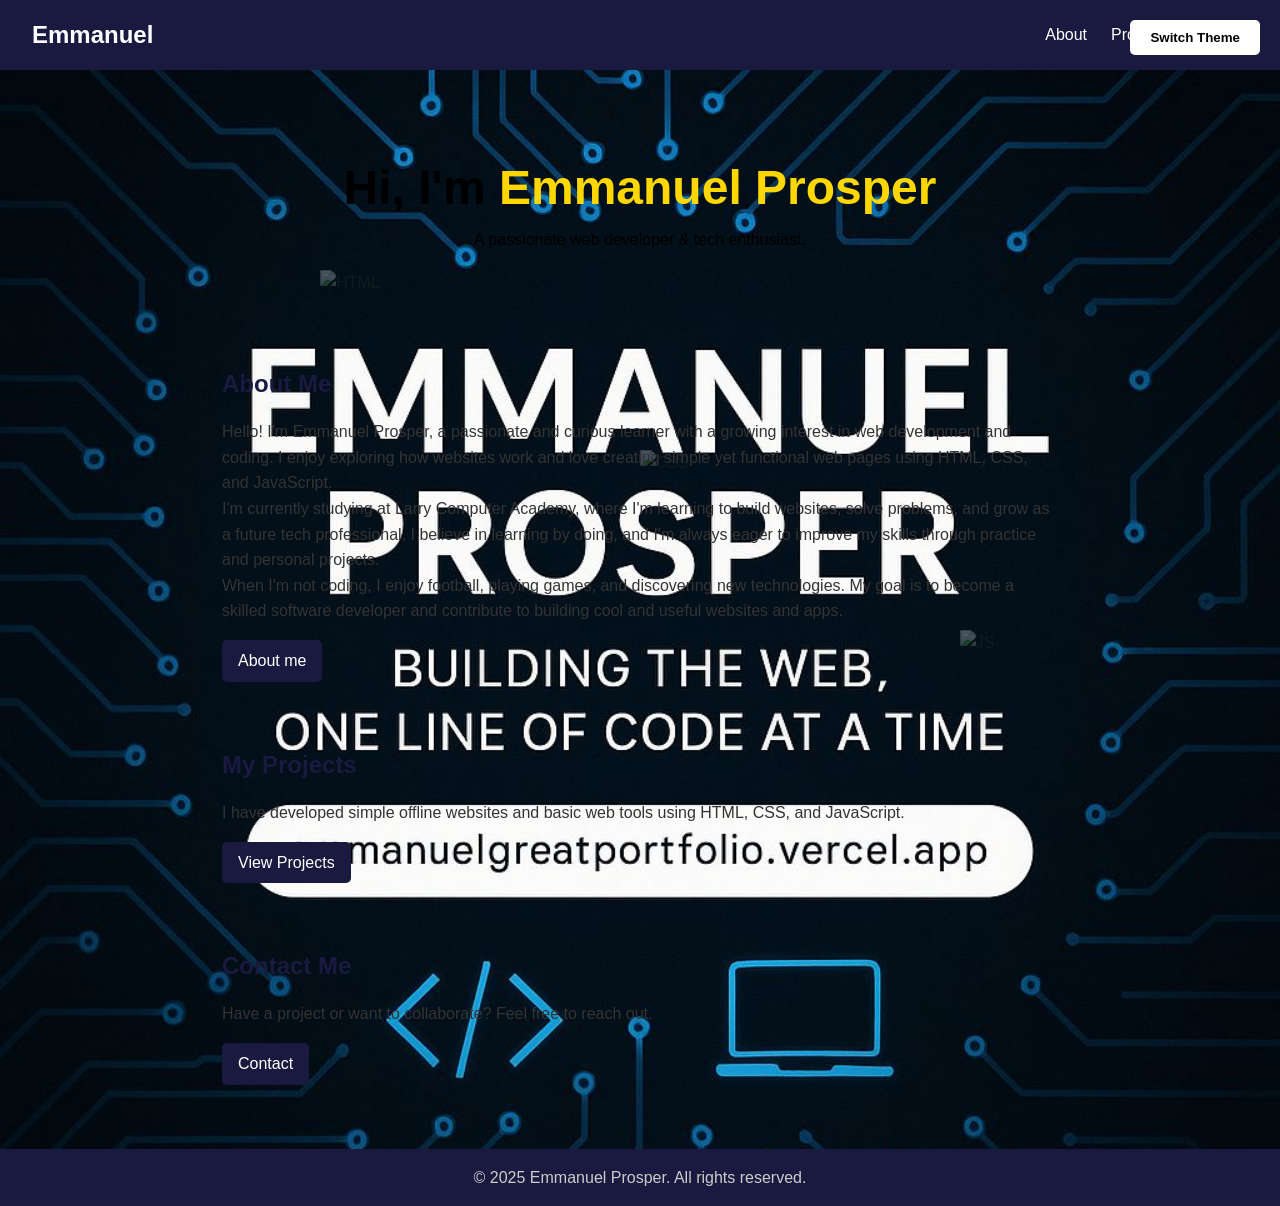
==== index.html @ 17a200fd "Update index.html" ====
<!DOCTYPE html>
<html lang="en">
<head>
  <meta charset="UTF-8" />
  <meta name="viewport" content="width=device-width, initial-scale=1.0"/>
  <title>Emmanuel Prosper | Portfolio</title>
  <link rel="icon" href="mylogo.jpg">

  <!-- AOS Animation Library -->
  <link rel="stylesheet" href="https://unpkg.com/aos@2.3.1/dist/aos.css"/>

  <style>
    * {
      margin: 0;
      padding: 0;
      box-sizing: border-box;
    }

    /* Smooth Page Load Fade */
    body {
      font-family: 'Segoe UI', sans-serif;
      background: #f0f4f8;
      color: #333;
      line-height: 1.6;
      background-image: url('/myimage.jpg');
      background-size: cover;
      opacity: 0;
      transition: opacity 1s ease-in-out, background 0.5s, color 0.5s;
      overflow-x: hidden;
      position: relative;
    }

    body.loaded {
      opacity: 1;
    }

    /* Dark Theme */
    body.dark {
      background: #121212;
      color: #f0f0f0;
    }

    header {
      background: #1a1a40;
      padding: 1rem 2rem;
      display: flex;
      justify-content: space-between;
      align-items: center;
      transition: background 0.5s;
      position: relative;
      z-index: 5;
    }

    body.dark header {
      background: #222244;
    }

    .logo {
      color: #fff;
      font-size: 1.5rem;
      font-weight: bold;
    }

    .nav-links {
      list-style: none;
      display: flex;
      gap: 1.5rem;
    }

    .nav-links a {
      color: #fff;
      text-decoration: none;
      font-weight: 500;
    }

    .nav-links a:hover {
      color: #ffd700;
    }

    .hero {
      text-align: center;
      padding: 5rem 2rem;
      position: relative;
      z-index: 5;
    }

    .hero h1 { font-size: 3rem; }
    .hero span { color: #ffd700; }

    .section {
      padding: 2rem;
      max-width: 900px;
      margin: auto;
      position: relative;
      z-index: 5;
    }

    .section h2 { margin-bottom: 1rem; color: #1a1a40; }

    .btn {
      display: inline-block;
      margin-top: 1rem;
      padding: 0.5rem 1rem;
      background: #1a1a40;
      color: white;
      text-decoration: none;
      border-radius: 5px;
      transition: transform 0.25s, box-shadow 0.25s, background 0.25s;
    }

    .btn:hover {
      transform: scale(1.07);
      box-shadow: 0px 6px 18px rgba(0,0,0,0.15);
      background: #333366;
    }

    footer {
      background: #1a1a40;
      color: #ccc;
      text-align: center;
      padding: 1rem;
      margin-top: 2rem;
      transition: background 0.5s;
      position: relative;
      z-index: 5;
    }

    body.dark footer {
      background: #222244;
      color: #aaa;
    }

    /* ===== Theme Switch Button ===== */
    .theme-switch {
      position: fixed;
      top: 20px;
      right: 20px;
      background: #fff;
      border: none;
      padding: 10px 20px;
      cursor: pointer;
      border-radius: 5px;
      font-weight: bold;
      transition: background 0.3s, color 0.3s;
      z-index: 10;
    }

    body.dark .theme-switch {
      background: #333;
      color: #fff;
    }

    /* ===== Floating Logos ===== */
    .floating-logo {
      position: fixed; /* stays in background */
      width: 60px;
      height: 60px;
      opacity: 0.3; /* semi-transparent */
      z-index: 0;
      animation: floatY linear infinite;
    }

    @keyframes floatY {
      0% { transform: translateY(100vh) rotate(0deg); }
      100% { transform: translateY(-100px) rotate(360deg); }
    }

    /* Different positions and speeds */
    .floating-logo:nth-child(1) { left: 5%; animation-duration: 20s; top: 10vh; }
    .floating-logo:nth-child(2) { left: 25%; animation-duration: 25s; top: 30vh; }
    .floating-logo:nth-child(3) { left: 50%; animation-duration: 22s; top: 50vh; }
    .floating-logo:nth-child(4) { left: 75%; animation-duration: 18s; top: 70vh; }

  </style>
</head>

<body>
  <!-- Theme Switch -->
  <button class="theme-switch" onclick="toggleTheme()">Switch Theme</button>

  <!-- Floating Logos -->
  <img src="https://cdn.jsdelivr.net/gh/devicons/devicon/icons/html5/html5-original.svg" class="floating-logo" alt="HTML">
  <img src="https://cdn.jsdelivr.net/gh/devicons/devicon/icons/css3/css3-original.svg" class="floating-logo" alt="CSS">
  <img src="https://cdn.jsdelivr.net/gh/devicons/devicon/icons/javascript/javascript-original.svg" class="floating-logo" alt="JS">
  <img src="https://cdn.jsdelivr.net/gh/devicons/devicon/icons/php/php-original.svg" class="floating-logo" alt="PHP">

  <header data-aos="fade-down">
    <div class="logo">Emmanuel</div>
    <ul class="nav-links">
      <li><a href="about.html">About</a></li>
      <li><a href="projects.html">Projects</a></li>
      <li><a href="contact.html">Contact</a></li>
    </ul>
  </header>

  <section class="hero" data-aos="fade-up">
    <h1 style="color: black;">Hi, I'm <span>Emmanuel Prosper</span></h1>
    <p style="color: black;">A passionate web developer & tech enthusiast.</p>
  </section>

  <section class="section" data-aos="fade-up" data-aos-delay="150">
    <h2>About Me</h2>
    <p>Hello! I'm Emmanuel Prosper, a passionate and curious learner with a growing interest in web development and coding. I enjoy exploring how websites work and love creating simple yet functional web pages using HTML, CSS, and JavaScript.</p>
    <p>I'm currently studying at Larry Computer Academy, where I'm learning to build websites, solve problems, and grow as a future tech professional. I believe in learning by doing, and I'm always eager to improve my skills through practice and personal projects.</p>
    <p>When I'm not coding, I enjoy football, playing games, and discovering new technologies. My goal is to become a skilled software developer and contribute to building cool and useful websites and apps.</p>
    <a href="about.html" class="btn">About me</a>
  </section>

  <section class="section" data-aos="fade-up" data-aos-delay="200">
    <h2>My Projects</h2>
    <p>I have developed simple offline websites and basic web tools using HTML, CSS, and JavaScript.</p>
    <a href="projects.html" class="btn">View Projects</a>
  </section>

  <section class="section" data-aos="fade-up" data-aos-delay="250">
    <h2>Contact Me</h2>
    <p>Have a project or want to collaborate? Feel free to reach out.</p>
    <a href="contact.html" class="btn">Contact</a>
  </section>

  <footer data-aos="fade-up" data-aos-delay="300">
    <p>&copy; 2025 Emmanuel Prosper. All rights reserved.</p>
  </footer>

  <!-- AOS Animation Script -->
  <script src="https://unpkg.com/aos@2.3.1/dist/aos.js"></script>
  <script>
    AOS.init({ duration: 900, once: true });

    // Page load fade effect
    window.addEventListener("load", () => {
      document.body.classList.add("loaded");
    });

    // Theme switch
    function toggleTheme() {
      document.body.classList.toggle('dark');
    }

    // Welcome alert
    alert('Welcome! Thank you for visiting my website. I truly appreciate your time and interest. Whether you are here to explore my work, learn more about me, or just passing through—you are valued and welcomed!');
  </script>
</body>
</html>
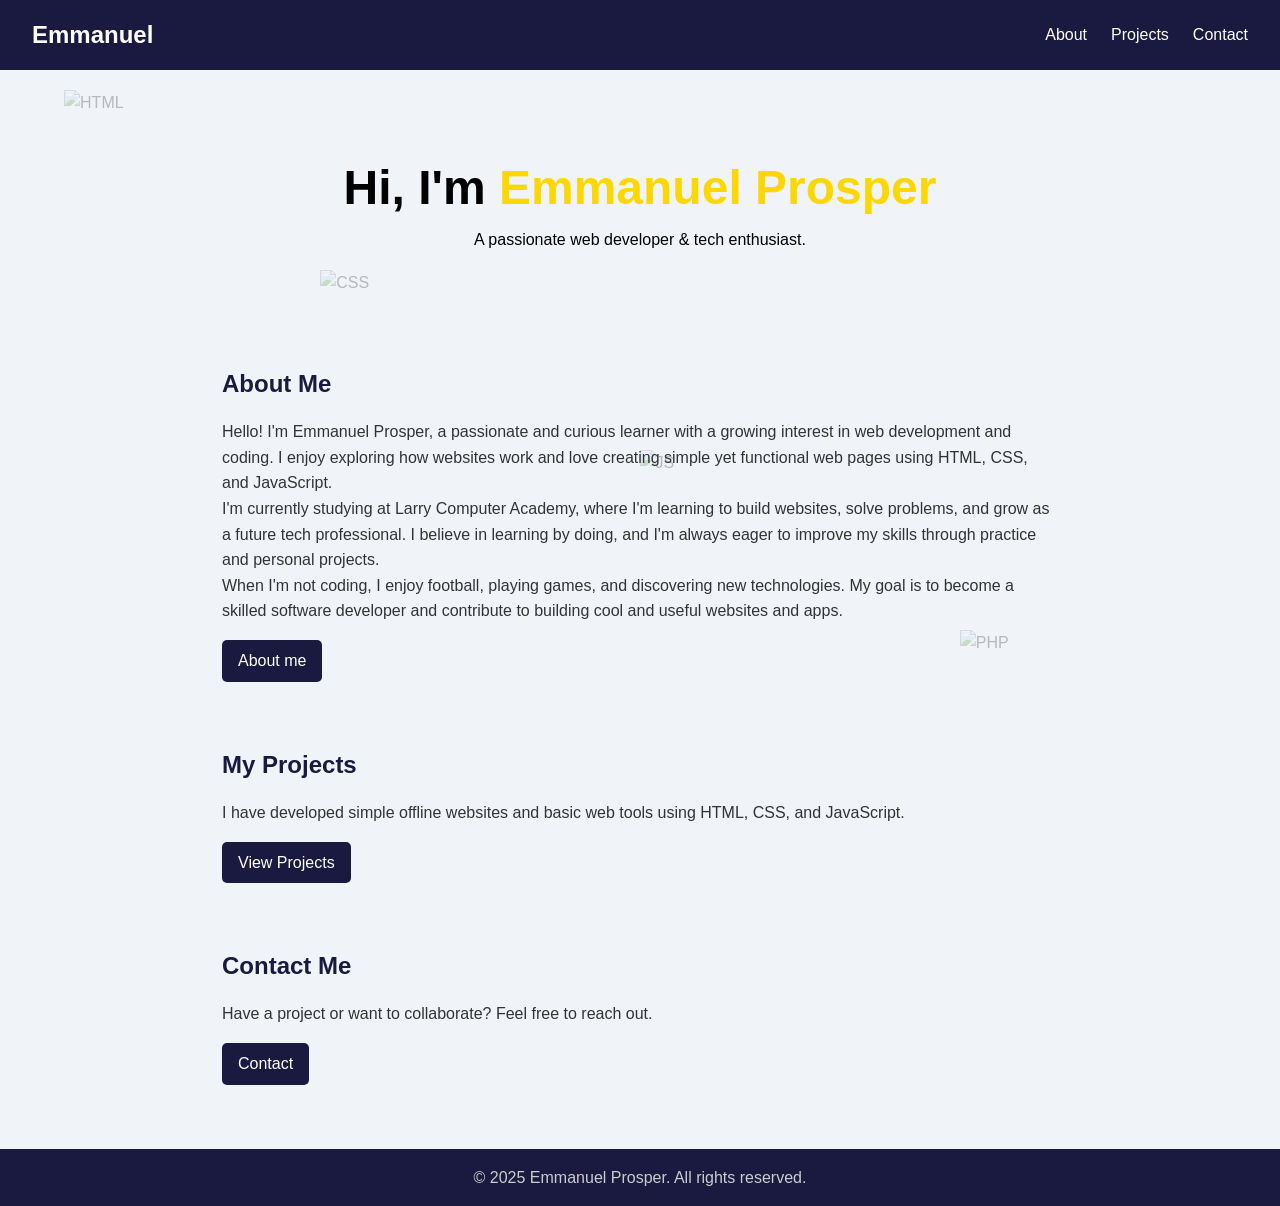
==== commit a3797565: "Update index.html" ====
--- a/index.html
+++ b/index.html
@@ -22,7 +22,6 @@
       background: #f0f4f8;
       color: #333;
       line-height: 1.6;
-      background-image: url('/myimage.jpg');
       background-size: cover;
       opacity: 0;
       transition: opacity 1s ease-in-out, background 0.5s, color 0.5s;
@@ -176,8 +175,6 @@
 
 <body>
   <!-- Theme Switch -->
-  <button class="theme-switch" onclick="toggleTheme()">Switch Theme</button>
-
   <!-- Floating Logos -->
   <img src="https://cdn.jsdelivr.net/gh/devicons/devicon/icons/html5/html5-original.svg" class="floating-logo" alt="HTML">
   <img src="https://cdn.jsdelivr.net/gh/devicons/devicon/icons/css3/css3-original.svg" class="floating-logo" alt="CSS">
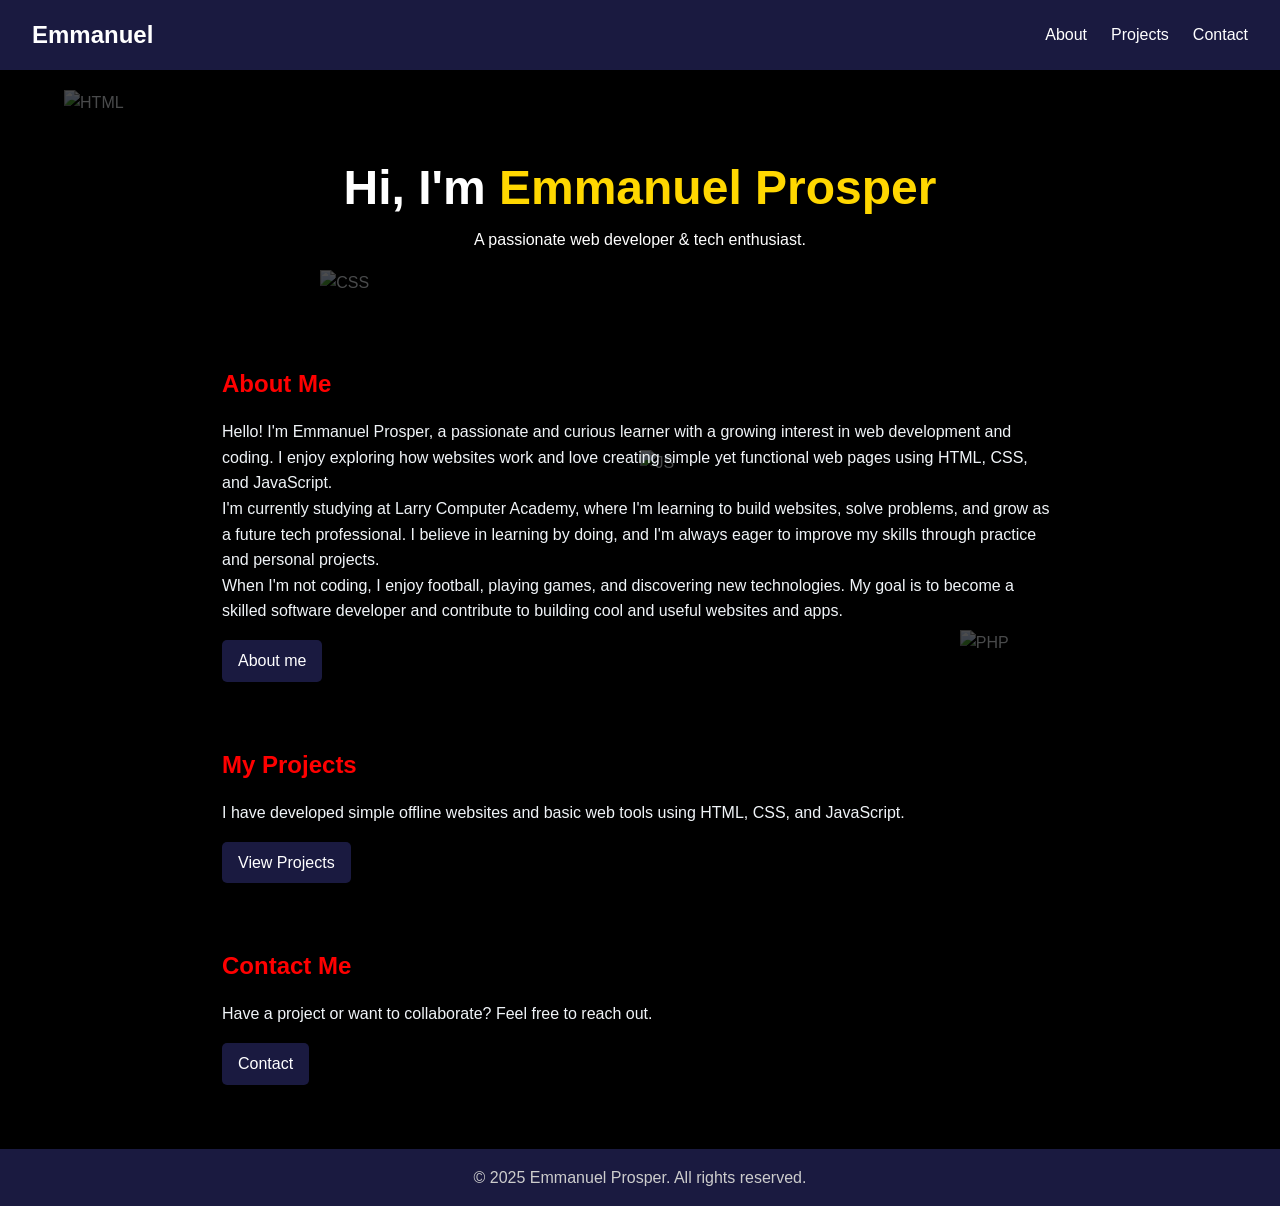
==== commit 96aecdd3: "maybe final" ====
--- a/index.html
+++ b/index.html
@@ -6,7 +6,6 @@
   <title>Emmanuel Prosper | Portfolio</title>
   <link rel="icon" href="mylogo.jpg">
 
-  <!-- AOS Animation Library -->
   <link rel="stylesheet" href="https://unpkg.com/aos@2.3.1/dist/aos.css"/>
 
   <style>
@@ -16,11 +15,10 @@
       box-sizing: border-box;
     }
 
-    /* Smooth Page Load Fade */
     body {
       font-family: 'Segoe UI', sans-serif;
-      background: #f0f4f8;
-      color: #333;
+      background: black;
+      color: #f0f4f8;
       line-height: 1.6;
       background-size: cover;
       opacity: 0;
@@ -33,7 +31,6 @@
       opacity: 1;
     }
 
-    /* Dark Theme */
     body.dark {
       background: #121212;
       color: #f0f0f0;
@@ -94,7 +91,7 @@
       z-index: 5;
     }
 
-    .section h2 { margin-bottom: 1rem; color: #1a1a40; }
+    .section h2 { margin-bottom: 1rem; color: red; }
 
     .btn {
       display: inline-block;
@@ -129,7 +126,6 @@
       color: #aaa;
     }
 
-    /* ===== Theme Switch Button ===== */
     .theme-switch {
       position: fixed;
       top: 20px;
@@ -149,12 +145,11 @@
       color: #fff;
     }
 
-    /* ===== Floating Logos ===== */
     .floating-logo {
-      position: fixed; /* stays in background */
+      position: fixed;
       width: 60px;
       height: 60px;
-      opacity: 0.3; /* semi-transparent */
+      opacity: 0.3; 
       z-index: 0;
       animation: floatY linear infinite;
     }
@@ -164,7 +159,6 @@
       100% { transform: translateY(-100px) rotate(360deg); }
     }
 
-    /* Different positions and speeds */
     .floating-logo:nth-child(1) { left: 5%; animation-duration: 20s; top: 10vh; }
     .floating-logo:nth-child(2) { left: 25%; animation-duration: 25s; top: 30vh; }
     .floating-logo:nth-child(3) { left: 50%; animation-duration: 22s; top: 50vh; }
@@ -174,8 +168,6 @@
 </head>
 
 <body>
-  <!-- Theme Switch -->
-  <!-- Floating Logos -->
   <img src="https://cdn.jsdelivr.net/gh/devicons/devicon/icons/html5/html5-original.svg" class="floating-logo" alt="HTML">
   <img src="https://cdn.jsdelivr.net/gh/devicons/devicon/icons/css3/css3-original.svg" class="floating-logo" alt="CSS">
   <img src="https://cdn.jsdelivr.net/gh/devicons/devicon/icons/javascript/javascript-original.svg" class="floating-logo" alt="JS">
@@ -191,8 +183,8 @@
   </header>
 
   <section class="hero" data-aos="fade-up">
-    <h1 style="color: black;">Hi, I'm <span>Emmanuel Prosper</span></h1>
-    <p style="color: black;">A passionate web developer & tech enthusiast.</p>
+    <h1 style="color: white;">Hi, I'm <span>Emmanuel Prosper</span></h1>
+    <p style="color: white;">A passionate web developer & tech enthusiast.</p>
   </section>
 
   <section class="section" data-aos="fade-up" data-aos-delay="150">
@@ -219,22 +211,18 @@
     <p>&copy; 2025 Emmanuel Prosper. All rights reserved.</p>
   </footer>
 
-  <!-- AOS Animation Script -->
   <script src="https://unpkg.com/aos@2.3.1/dist/aos.js"></script>
   <script>
     AOS.init({ duration: 900, once: true });
 
-    // Page load fade effect
     window.addEventListener("load", () => {
       document.body.classList.add("loaded");
     });
 
-    // Theme switch
     function toggleTheme() {
       document.body.classList.toggle('dark');
     }
 
-    // Welcome alert
     alert('Welcome! Thank you for visiting my website. I truly appreciate your time and interest. Whether you are here to explore my work, learn more about me, or just passing through—you are valued and welcomed!');
   </script>
 </body>
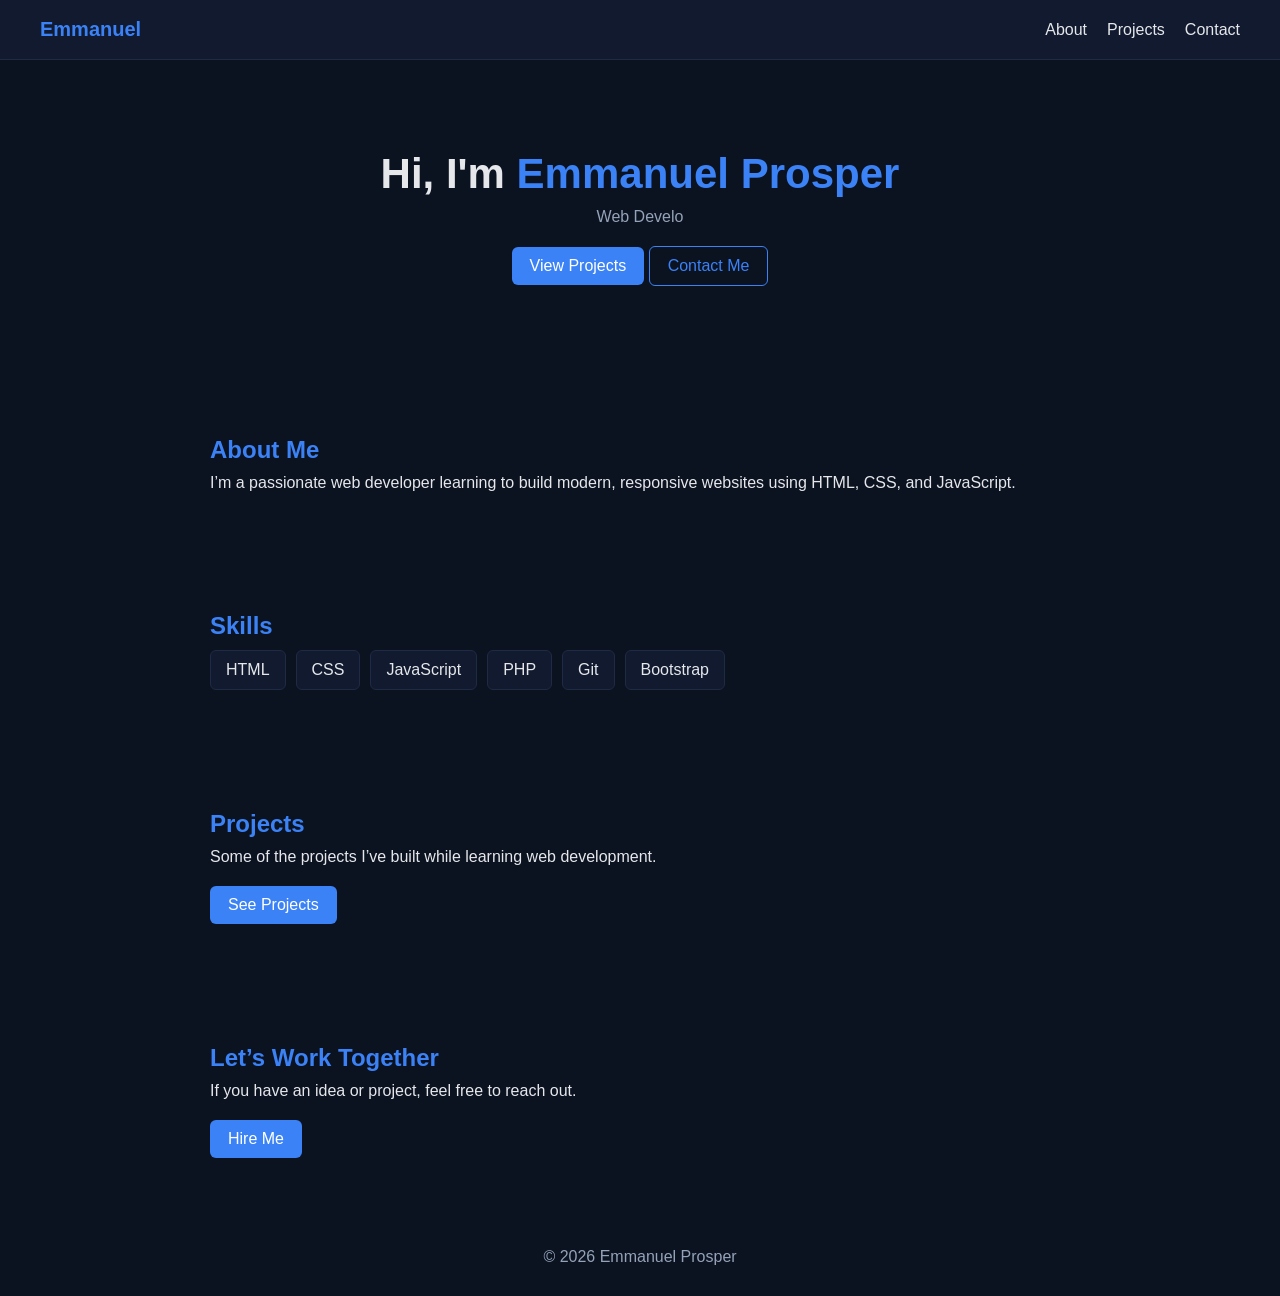
==== commit 41a110ca: "push" ====
--- a/index.html
+++ b/index.html
@@ -4,226 +4,70 @@
   <meta charset="UTF-8" />
   <meta name="viewport" content="width=device-width, initial-scale=1.0"/>
   <title>Emmanuel Prosper | Portfolio</title>
+
   <link rel="icon" href="mylogo.jpg">
-
-  <link rel="stylesheet" href="https://unpkg.com/aos@2.3.1/dist/aos.css"/>
-
-  <style>
-    * {
-      margin: 0;
-      padding: 0;
-      box-sizing: border-box;
-    }
-
-    body {
-      font-family: 'Segoe UI', sans-serif;
-      background: black;
-      color: #f0f4f8;
-      line-height: 1.6;
-      background-size: cover;
-      opacity: 0;
-      transition: opacity 1s ease-in-out, background 0.5s, color 0.5s;
-      overflow-x: hidden;
-      position: relative;
-    }
-
-    body.loaded {
-      opacity: 1;
-    }
-
-    body.dark {
-      background: #121212;
-      color: #f0f0f0;
-    }
-
-    header {
-      background: #1a1a40;
-      padding: 1rem 2rem;
-      display: flex;
-      justify-content: space-between;
-      align-items: center;
-      transition: background 0.5s;
-      position: relative;
-      z-index: 5;
-    }
-
-    body.dark header {
-      background: #222244;
-    }
-
-    .logo {
-      color: #fff;
-      font-size: 1.5rem;
-      font-weight: bold;
-    }
-
-    .nav-links {
-      list-style: none;
-      display: flex;
-      gap: 1.5rem;
-    }
-
-    .nav-links a {
-      color: #fff;
-      text-decoration: none;
-      font-weight: 500;
-    }
-
-    .nav-links a:hover {
-      color: #ffd700;
-    }
-
-    .hero {
-      text-align: center;
-      padding: 5rem 2rem;
-      position: relative;
-      z-index: 5;
-    }
-
-    .hero h1 { font-size: 3rem; }
-    .hero span { color: #ffd700; }
-
-    .section {
-      padding: 2rem;
-      max-width: 900px;
-      margin: auto;
-      position: relative;
-      z-index: 5;
-    }
-
-    .section h2 { margin-bottom: 1rem; color: red; }
-
-    .btn {
-      display: inline-block;
-      margin-top: 1rem;
-      padding: 0.5rem 1rem;
-      background: #1a1a40;
-      color: white;
-      text-decoration: none;
-      border-radius: 5px;
-      transition: transform 0.25s, box-shadow 0.25s, background 0.25s;
-    }
-
-    .btn:hover {
-      transform: scale(1.07);
-      box-shadow: 0px 6px 18px rgba(0,0,0,0.15);
-      background: #333366;
-    }
-
-    footer {
-      background: #1a1a40;
-      color: #ccc;
-      text-align: center;
-      padding: 1rem;
-      margin-top: 2rem;
-      transition: background 0.5s;
-      position: relative;
-      z-index: 5;
-    }
-
-    body.dark footer {
-      background: #222244;
-      color: #aaa;
-    }
-
-    .theme-switch {
-      position: fixed;
-      top: 20px;
-      right: 20px;
-      background: #fff;
-      border: none;
-      padding: 10px 20px;
-      cursor: pointer;
-      border-radius: 5px;
-      font-weight: bold;
-      transition: background 0.3s, color 0.3s;
-      z-index: 10;
-    }
-
-    body.dark .theme-switch {
-      background: #333;
-      color: #fff;
-    }
-
-    .floating-logo {
-      position: fixed;
-      width: 60px;
-      height: 60px;
-      opacity: 0.3; 
-      z-index: 0;
-      animation: floatY linear infinite;
-    }
-
-    @keyframes floatY {
-      0% { transform: translateY(100vh) rotate(0deg); }
-      100% { transform: translateY(-100px) rotate(360deg); }
-    }
-
-    .floating-logo:nth-child(1) { left: 5%; animation-duration: 20s; top: 10vh; }
-    .floating-logo:nth-child(2) { left: 25%; animation-duration: 25s; top: 30vh; }
-    .floating-logo:nth-child(3) { left: 50%; animation-duration: 22s; top: 50vh; }
-    .floating-logo:nth-child(4) { left: 75%; animation-duration: 18s; top: 70vh; }
-
-  </style>
+  <link rel="stylesheet" href="style.css">
 </head>
 
 <body>
-  <img src="https://cdn.jsdelivr.net/gh/devicons/devicon/icons/html5/html5-original.svg" class="floating-logo" alt="HTML">
-  <img src="https://cdn.jsdelivr.net/gh/devicons/devicon/icons/css3/css3-original.svg" class="floating-logo" alt="CSS">
-  <img src="https://cdn.jsdelivr.net/gh/devicons/devicon/icons/javascript/javascript-original.svg" class="floating-logo" alt="JS">
-  <img src="https://cdn.jsdelivr.net/gh/devicons/devicon/icons/php/php-original.svg" class="floating-logo" alt="PHP">
 
-  <header data-aos="fade-down">
-    <div class="logo">Emmanuel</div>
-    <ul class="nav-links">
-      <li><a href="about.html">About</a></li>
-      <li><a href="projects.html">Projects</a></li>
-      <li><a href="contact.html">Contact</a></li>
-    </ul>
-  </header>
+<header>
+  <div class="logo">Emmanuel</div>
 
-  <section class="hero" data-aos="fade-up">
-    <h1 style="color: white;">Hi, I'm <span>Emmanuel Prosper</span></h1>
-    <p style="color: white;">A passionate web developer & tech enthusiast.</p>
-  </section>
+  <ul class="nav-links">
+    <li><a href="about.html">About</a></li>
+    <li><a href="projects.html">Projects</a></li>
+    <li><a href="contact.html">Contact</a></li>
+  </ul>
+</header>
 
-  <section class="section" data-aos="fade-up" data-aos-delay="150">
-    <h2>About Me</h2>
-    <p>Hello! I'm Emmanuel Prosper, a passionate and curious learner with a growing interest in web development and coding. I enjoy exploring how websites work and love creating simple yet functional web pages using HTML, CSS, and JavaScript.</p>
-    <p>I'm currently studying at Larry Computer Academy, where I'm learning to build websites, solve problems, and grow as a future tech professional. I believe in learning by doing, and I'm always eager to improve my skills through practice and personal projects.</p>
-    <p>When I'm not coding, I enjoy football, playing games, and discovering new technologies. My goal is to become a skilled software developer and contribute to building cool and useful websites and apps.</p>
-    <a href="about.html" class="btn">About me</a>
-  </section>
+<section class="hero">
+  <h1>Hi, I'm <span>Emmanuel Prosper</span></h1>
+  <p id="typing"></p>
 
-  <section class="section" data-aos="fade-up" data-aos-delay="200">
-    <h2>My Projects</h2>
-    <p>I have developed simple offline websites and basic web tools using HTML, CSS, and JavaScript.</p>
+  <div class="hero-buttons">
     <a href="projects.html" class="btn">View Projects</a>
-  </section>
+    <a href="contact.html" class="btn outline">Contact Me</a>
+  </div>
+</section>
 
-  <section class="section" data-aos="fade-up" data-aos-delay="250">
-    <h2>Contact Me</h2>
-    <p>Have a project or want to collaborate? Feel free to reach out.</p>
-    <a href="contact.html" class="btn">Contact</a>
-  </section>
+<section class="section">
+  <h2>About Me</h2>
+  <p>
+    I’m a passionate web developer learning to build modern, responsive websites
+    using HTML, CSS, and JavaScript.
+  </p>
+</section>
 
-  <footer data-aos="fade-up" data-aos-delay="300">
-    <p>&copy; 2025 Emmanuel Prosper. All rights reserved.</p>
-  </footer>
+<section class="section">
+  <h2>Skills</h2>
 
-  <script src="https://unpkg.com/aos@2.3.1/dist/aos.js"></script>
-  <script>
-    AOS.init({ duration: 900, once: true });
+  <div class="skills">
+    <div class="skill">HTML</div>
+    <div class="skill">CSS</div>
+    <div class="skill">JavaScript</div>
+    <div class="skill">PHP</div>
+    <div class="skill">Git</div>
+        <div class="skill">Bootstrap</div>
+  </div>
+</section>
 
-    window.addEventListener("load", () => {
-      document.body.classList.add("loaded");
-    });
+<section class="section">
+  <h2>Projects</h2>
+  <p>Some of the projects I’ve built while learning web development.</p>
+  <a href="projects.html" class="btn">See Projects</a>
+</section>
 
-    function toggleTheme() {
-      document.body.classList.toggle('dark');
-    }
+<section class="section">
+  <h2>Let’s Work Together</h2>
+  <p>If you have an idea or project, feel free to reach out.</p>
+  <a href="contact.html" class="btn">Hire Me</a>
+</section>
 
-    alert('Welcome! Thank you for visiting my website. I truly appreciate your time and interest. Whether you are here to explore my work, learn more about me, or just passing through—you are valued and welcomed!');
-  </script>
+<footer>
+  <p>© 2026 Emmanuel Prosper</p>
+</footer>
+
+<script src="script.js"></script>
 </body>
 </html>
--- a/style.css
+++ b/style.css
@@ -0,0 +1,240 @@
+* {
+  margin: 0;
+  padding: 0;
+  box-sizing: border-box;
+  font-family: Arial, sans-serif;
+}
+
+body {
+  background: #0b1220;
+  color: #e5e7eb;
+}
+
+header {
+  display: flex;
+  justify-content: space-between;
+  align-items: center;
+  padding: 18px 40px;
+  background: #111a2e;
+  border-bottom: 1px solid #1f2a44;
+  position: sticky;
+  top: 0;
+}
+
+.logo {
+  color: #3b82f6;
+  font-weight: bold;
+  font-size: 20px;
+}
+
+.nav-links {
+  display: flex;
+  list-style: none;
+  gap: 20px;
+}
+
+.nav-links a {
+  color: #e5e7eb;
+  text-decoration: none;
+}
+
+.nav-links a:hover {
+  color: #3b82f6;
+}
+
+.hero {
+  text-align: center;
+  padding: 90px 20px;
+}
+
+.hero h1 {
+  font-size: 42px;
+}
+
+.hero span {
+  color: #3b82f6;
+}
+
+#typing {
+  margin-top: 10px;
+  color: #94a3b8;
+}
+
+.btn {
+  display: inline-block;
+  margin-top: 20px;
+  padding: 10px 18px;
+  background: #3b82f6;
+  color: white;
+  border-radius: 6px;
+  text-decoration: none;
+  transition: 0.3s;
+}
+
+.btn:hover {
+  background: #2563eb;
+  transform: translateY(-2px);
+}
+
+.btn.outline {
+  background: transparent;
+  border: 1px solid #3b82f6;
+  color: #3b82f6;
+}
+
+.section {
+  max-width: 900px;
+  margin: auto;
+  padding: 60px 20px;
+}
+
+.section h2 {
+  color: #3b82f6;
+  margin-bottom: 10px;
+}
+
+.skills {
+  display: flex;
+  flex-wrap: wrap;
+  gap: 10px;
+}
+
+.skill {
+  background: #111a2e;
+  border: 1px solid #1f2a44;
+  padding: 10px 15px;
+  border-radius: 6px;
+}
+
+footer {
+  text-align: center;
+  padding: 30px;
+  color: #94a3b8;
+}
+
+.contact-wrapper {
+  min-height: 80vh;
+  display: flex;
+  justify-content: center;
+  align-items: center;
+  padding: 40px 20px;
+}
+
+.contact-card {
+  width: 100%;
+  max-width: 500px;
+  background: #111a2e;
+  border: 1px solid #1f2a44;
+  padding: 30px;
+  border-radius: 12px;
+  text-align: center;
+}
+
+.contact-card h1 {
+  color: #3b82f6;
+  margin-bottom: 10px;
+}
+
+.contact-card p {
+  color: #94a3b8;
+  margin-bottom: 20px;
+}
+
+.contact-card form {
+  display: flex;
+  flex-direction: column;
+  gap: 12px;
+}
+
+.contact-card input,
+.contact-card textarea {
+  padding: 12px;
+  border-radius: 6px;
+  border: 1px solid #1f2a44;
+  background: #0b1220;
+  color: #e5e7eb;
+  outline: none;
+}
+
+.contact-card input:focus,
+.contact-card textarea:focus {
+  border-color: #3b82f6;
+}
+
+.contact-card button {
+  padding: 12px;
+  background: #3b82f6;
+  border: none;
+  color: white;
+  border-radius: 6px;
+  cursor: pointer;
+  transition: 0.3s;
+}
+
+.contact-card button:hover {
+  background: #2563eb;
+}
+
+.socials {
+  margin-top: 20px;
+  display: flex;
+  justify-content: center;
+  gap: 10px;
+}
+
+.socials a {
+  color: #e5e7eb;
+  text-decoration: none;
+  padding: 6px 10px;
+  border: 1px solid #1f2a44;
+  border-radius: 6px;
+  font-size: 14px;
+  transition: 0.3s;
+}
+
+.socials a:hover {
+  border-color: #3b82f6;
+  color: #3b82f6;
+}
+
+.projects {
+  display: grid;
+  grid-template-columns: repeat(auto-fit, minmax(260px, 1fr));
+  gap: 20px;
+}
+
+.project-card {
+  background: #111a2e;
+  border: 1px solid #1f2a44;
+  padding: 20px;
+  border-radius: 10px;
+  transition: 0.3s;
+  position: relative;
+  overflow: hidden;
+}
+.project-card:hover {
+  transform: translateY(-6px);
+  border-color: #3b82f6;
+  box-shadow: 0 10px 25px rgba(59,130,246,0.15);
+}
+.project-card h3 {
+  color: #e5e7eb;
+  margin-bottom: 8px;
+}
+
+.project-card p {
+  color: #94a3b8;
+  font-size: 14px;
+}
+
+.project-card a {
+  display: inline-block;
+  margin-top: 12px;
+  color: #3b82f6;
+  text-decoration: none;
+  font-weight: bold;
+}
+
+.project-card a:hover {
+  text-decoration: underline;
+}
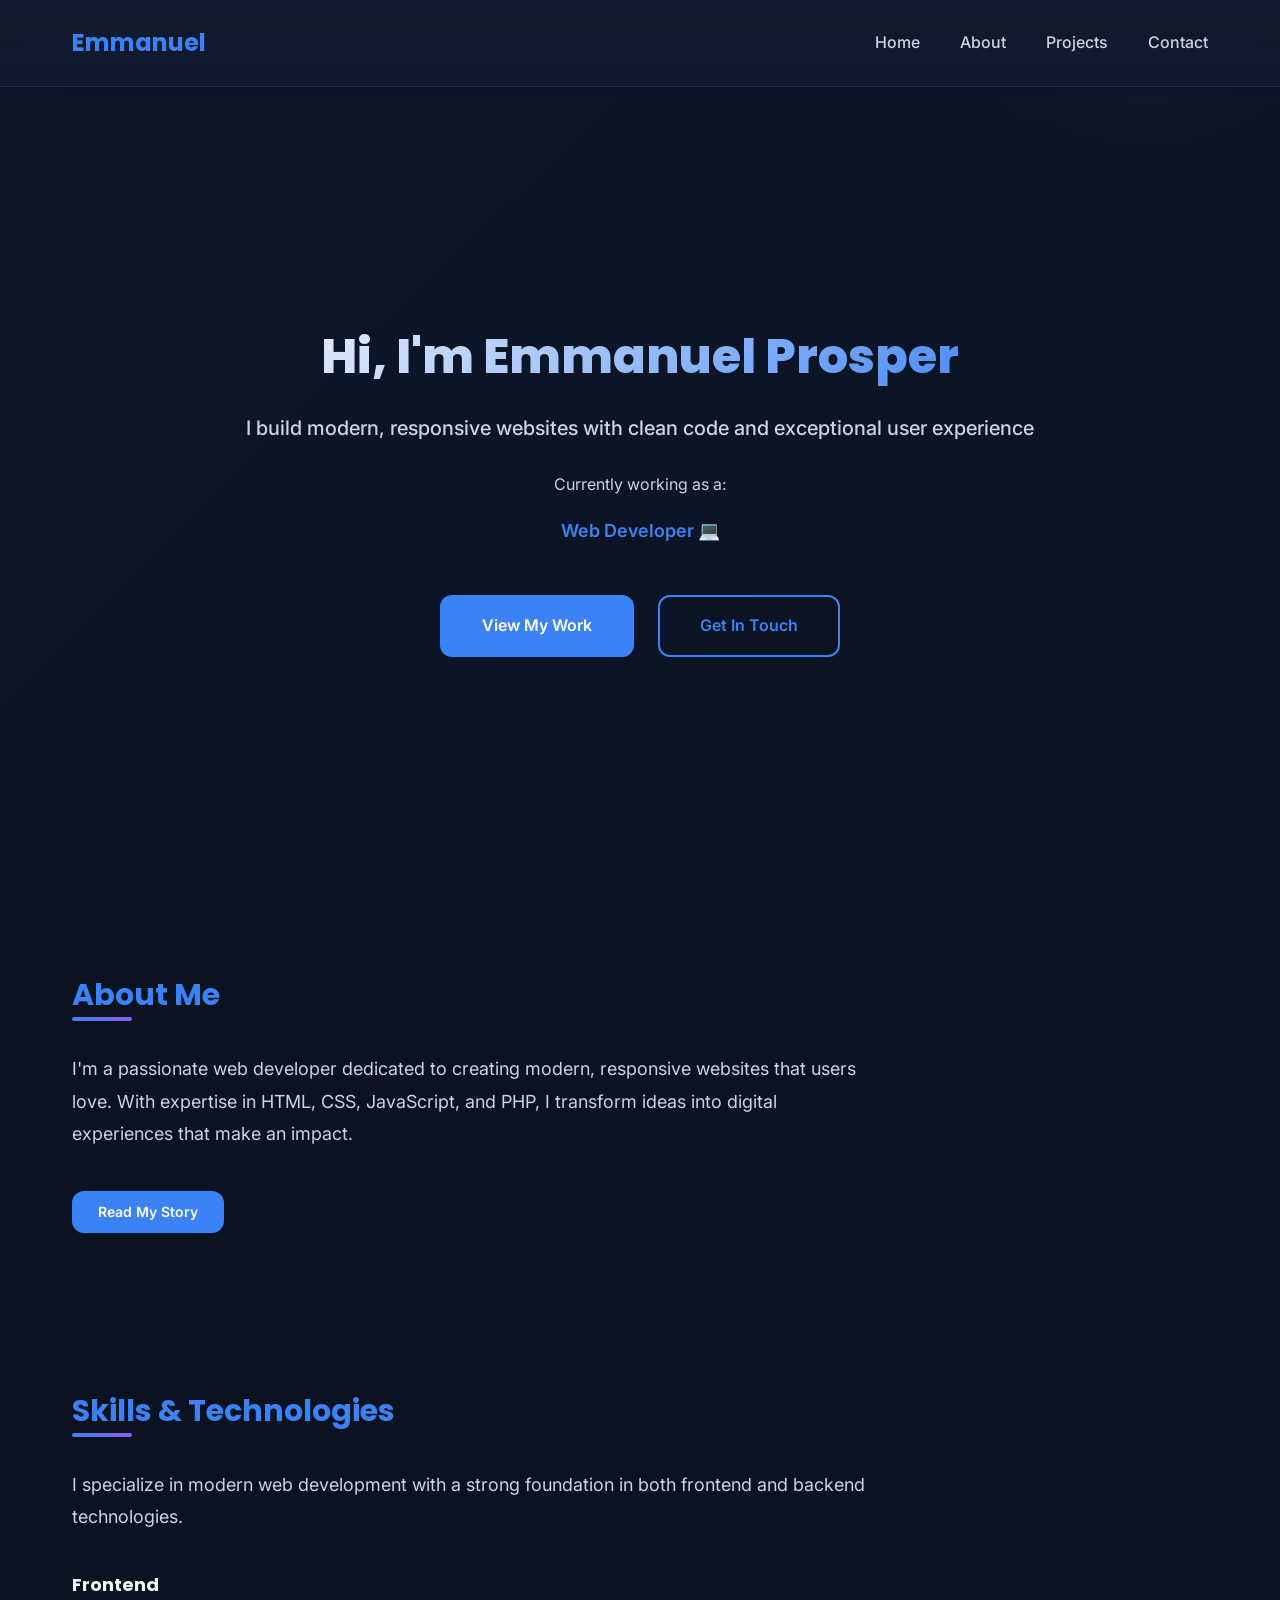
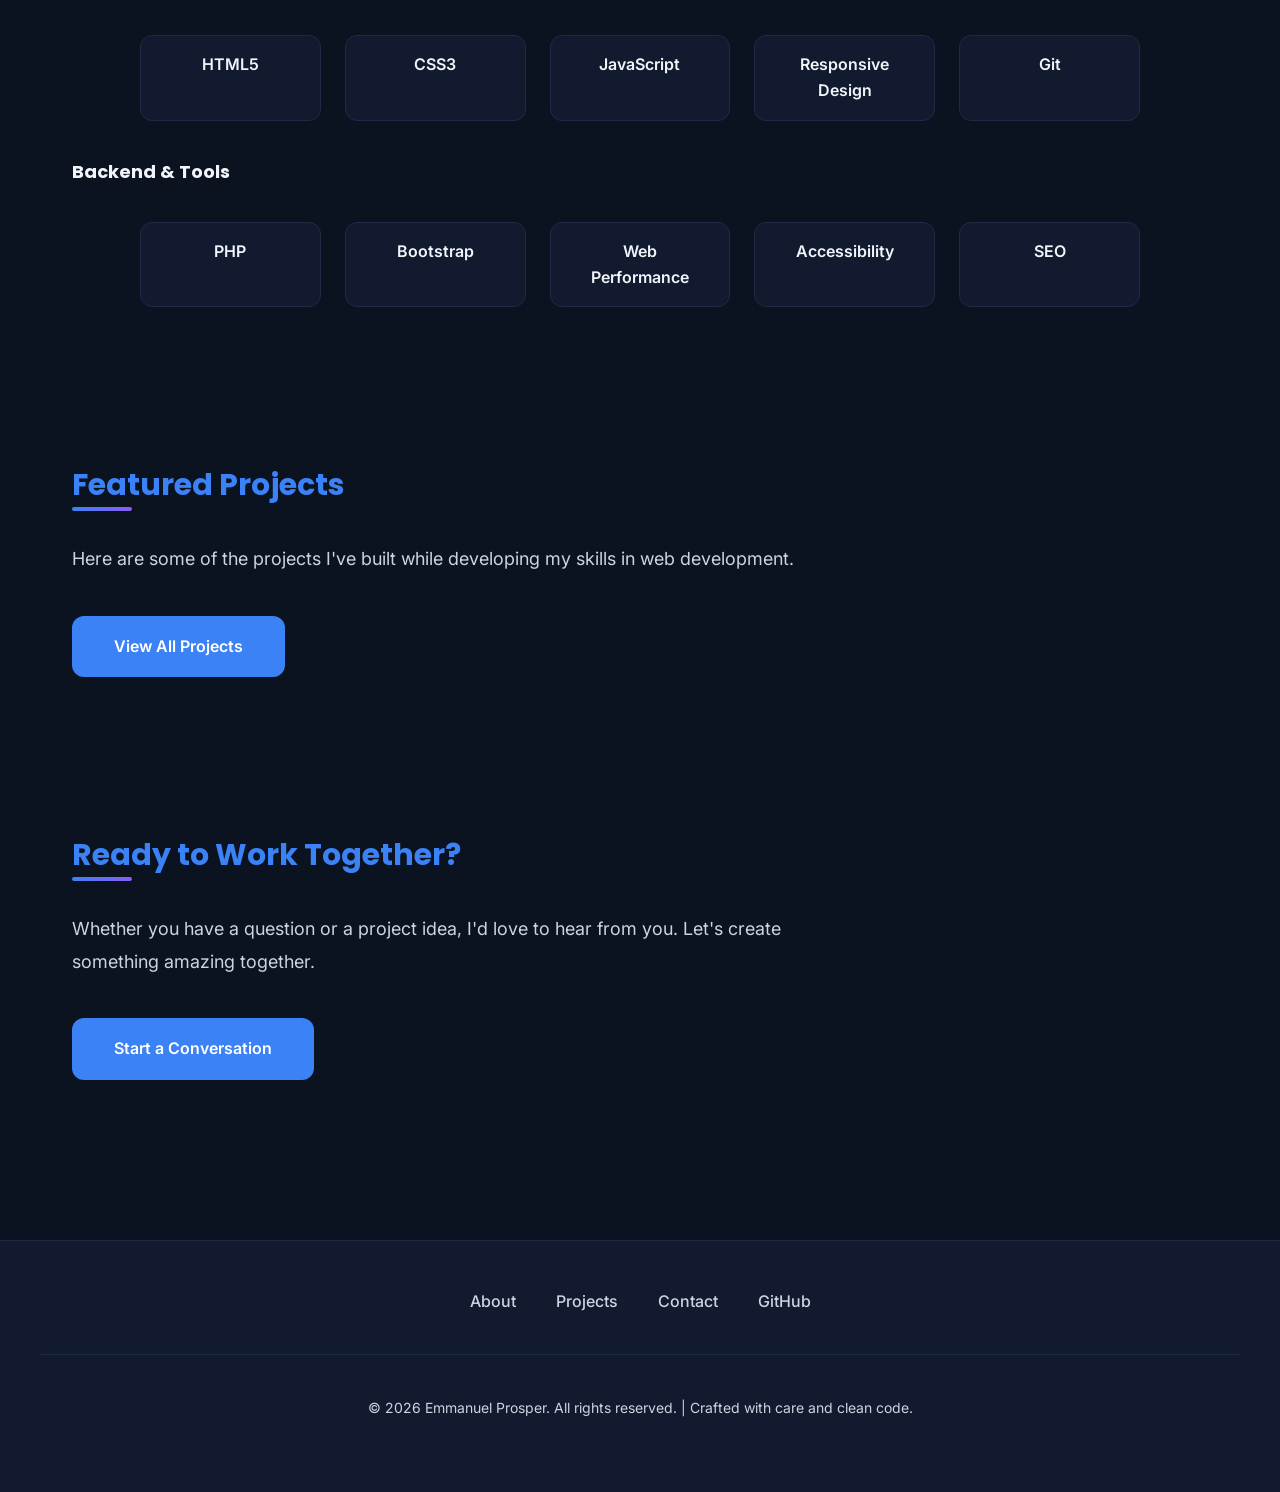
==== commit 22c5eca9: "my latest" ====
--- a/index.html
+++ b/index.html
@@ -2,70 +2,150 @@
 <html lang="en">
 <head>
   <meta charset="UTF-8" />
-  <meta name="viewport" content="width=device-width, initial-scale=1.0"/>
-  <title>Emmanuel Prosper | Portfolio</title>
+  <meta name="viewport" content="width=device-width, initial-scale=1.0" />
+  <meta name="description" content="Emmanuel Prosper - Full-stack web developer specializing in modern, responsive websites using HTML, CSS, JavaScript, and PHP. View my projects and let's build something amazing together." />
+  <meta name="keywords" content="web developer, frontend developer, full-stack, HTML, CSS, JavaScript, PHP, responsive design, web development" />
+  <meta name="author" content="Emmanuel Prosper" />
+  <meta name="robots" content="index, follow" />
+  
+  <!-- Open Graph Meta Tags -->
+  <meta property="og:type" content="website" />
+  <meta property="og:url" content="https://emmanuelsportfolio.com" />
+  <meta property="og:title" content="Emmanuel Prosper | Web Developer & Full-Stack Engineer" />
+  <meta property="og:description" content="Crafting modern, responsive websites with clean code and exceptional user experience. View my portfolio and projects." />
+  <meta property="og:site_name" content="Emmanuel Prosper Portfolio" />
+  
+  <!-- Twitter Card Meta Tags -->
+  <meta name="twitter:card" content="summary_large_image" />
+  <meta name="twitter:url" content="https://emmanuelsportfolio.com" />
+  <meta name="twitter:title" content="Emmanuel Prosper | Web Developer" />
+  <meta name="twitter:description" content="Crafting modern, responsive websites with clean code. Explore my projects and get in touch." />
+  
+  <!-- JSON-LD Schema -->
+  <script type="application/ld+json">
+  {
+    "@context": "https://schema.org",
+    "@type": "Person",
+    "name": "Emmanuel Prosper",
+    "jobTitle": "Web Developer",
+    "url": "https://emmanuelsportfolio.com",
+    "sameAs": [
+      "https://github.com/emmanuelprosper1314"
+    ]
+  }
+  </script>
 
-  <link rel="icon" href="mylogo.jpg">
-  <link rel="stylesheet" href="style.css">
+  <title>Emmanuel Prosper | Web Developer & Full-Stack Engineer</title>
+  <link rel="icon" href="mylogo.jpg" />
+  <link rel="stylesheet" href="style.css" />
+  <link rel="canonical" href="https://emmanuelsportfolio.com" />
 </head>
 
 <body>
 
 <header>
-  <div class="logo">Emmanuel</div>
+  <div class="header-inner">
+    <div class="logo">Emmanuel</div>
 
-  <ul class="nav-links">
-    <li><a href="about.html">About</a></li>
-    <li><a href="projects.html">Projects</a></li>
-    <li><a href="contact.html">Contact</a></li>
-  </ul>
+    <nav>
+      <ul class="nav-links">
+        <li><a href="#home">Home</a></li>
+        <li><a href="about.html">About</a></li>
+        <li><a href="projects.html">Projects</a></li>
+        <li><a href="contact.html">Contact</a></li>
+      </ul>
+    </nav>
+
+    <button class="menu-toggle" aria-label="Toggle navigation menu" onclick="toggleMobileMenu()">
+      <span></span>
+      <span></span>
+      <span></span>
+    </button>
+  </div>
 </header>
 
-<section class="hero">
-  <h1>Hi, I'm <span>Emmanuel Prosper</span></h1>
-  <p id="typing"></p>
+<main>
 
-  <div class="hero-buttons">
-    <a href="projects.html" class="btn">View Projects</a>
-    <a href="contact.html" class="btn outline">Contact Me</a>
+<section class="hero" id="home">
+  <div class="hero-content">
+    <h1>Hi, I'm <span>Emmanuel Prosper</span></h1>
+    <p class="hero-subtitle">I build modern, responsive websites with clean code and exceptional user experience</p>
+
+    <div class="hero-role">
+      <p class="hero-role-label">Currently working as a:</p>
+      <p id="typing"></p>
+    </div>
+
+    <div class="hero-buttons">
+      <a href="projects.html" class="btn">View My Work</a>
+      <a href="contact.html" class="btn outline">Get In Touch</a>
+    </div>
   </div>
 </section>
 
-<section class="section">
+<section class="section" id="about-preview">
   <h2>About Me</h2>
   <p>
-    I’m a passionate web developer learning to build modern, responsive websites
-    using HTML, CSS, and JavaScript.
+    I'm a passionate web developer dedicated to creating modern, responsive websites that users love. 
+    With expertise in HTML, CSS, JavaScript, and PHP, I transform ideas into digital experiences that make an impact.
   </p>
+  <a href="about.html" class="btn btn-small">Read My Story</a>
 </section>
 
-<section class="section">
-  <h2>Skills</h2>
+<section class="section" id="skills-preview">
+  <h2>Skills & Technologies</h2>
+  <p>I specialize in modern web development with a strong foundation in both frontend and backend technologies.</p>
 
-  <div class="skills">
-    <div class="skill">HTML</div>
-    <div class="skill">CSS</div>
-    <div class="skill">JavaScript</div>
-    <div class="skill">PHP</div>
-    <div class="skill">Git</div>
-        <div class="skill">Bootstrap</div>
+  <div class="skill-group">
+    <h3 class="expertise-title">Frontend</h3>
+    <div class="skills">
+      <div class="skill">HTML5</div>
+      <div class="skill">CSS3</div>
+      <div class="skill">JavaScript</div>
+      <div class="skill">Responsive Design</div>
+      <div class="skill">Git</div>
+    </div>
+  </div>
+
+  <div class="skill-group">
+    <h3 class="expertise-title">Backend & Tools</h3>
+    <div class="skills">
+      <div class="skill">PHP</div>
+      <div class="skill">Bootstrap</div>
+      <div class="skill">Web Performance</div>
+      <div class="skill">Accessibility</div>
+      <div class="skill">SEO</div>
+    </div>
   </div>
 </section>
 
-<section class="section">
-  <h2>Projects</h2>
-  <p>Some of the projects I’ve built while learning web development.</p>
-  <a href="projects.html" class="btn">See Projects</a>
+<section class="section" id="projects-preview">
+  <h2>Featured Projects</h2>
+  <p>Here are some of the projects I've built while developing my skills in web development.</p>
+  <a href="projects.html" class="btn">View All Projects</a>
 </section>
 
-<section class="section">
-  <h2>Let’s Work Together</h2>
-  <p>If you have an idea or project, feel free to reach out.</p>
-  <a href="contact.html" class="btn">Hire Me</a>
+<section class="section" id="cta">
+  <h2>Ready to Work Together?</h2>
+  <p>Whether you have a question or a project idea, I'd love to hear from you. Let's create something amazing together.</p>
+  <a href="contact.html" class="btn">Start a Conversation</a>
 </section>
 
+</main>
+
 <footer>
-  <p>© 2026 Emmanuel Prosper</p>
+  <div class="footer-content">
+    <div class="footer-links">
+      <a href="about.html">About</a>
+      <a href="projects.html">Projects</a>
+      <a href="contact.html">Contact</a>
+      <a href="https://github.com/emmanuelprosper1314" target="_blank" rel="noopener noreferrer">GitHub</a>
+    </div>
+    <div class="footer-divider"></div>
+    <div class="footer-bottom">
+      <p>&copy; <span id="year"></span> Emmanuel Prosper. All rights reserved. | Crafted with care and clean code.</p>
+    </div>
+  </div>
 </footer>
 
 <script src="script.js"></script>
--- a/style.css
+++ b/style.css
@@ -1,240 +1,1062 @@
+/* ============================================
+   DESIGN SYSTEM & CUSTOM PROPERTIES
+   ============================================ */
+
+@import url('https://fonts.googleapis.com/css2?family=Inter:wght@300;400;500;600;700&family=Poppins:wght@600;700;800&display=swap');
+
+:root {
+  /* ---- COLORS ---- */
+  --color-primary: #3b82f6;
+  --color-primary-dark: #2563eb;
+  --color-primary-light: #60a5fa;
+  --color-accent: #8b5cf6;
+  --color-accent-light: #a78bfa;
+  
+  --color-bg-base: #0b1220;
+  --color-bg-secondary: #111a2e;
+  --color-bg-tertiary: #1a2640;
+  
+  --color-text-primary: #f1f5f9;
+  --color-text-secondary: #cbd5e1;
+  --color-text-tertiary: #94a3b8;
+  
+  --color-border: #1f2a44;
+  --color-border-light: #2d3e5f;
+  
+  --color-success: #10b981;
+  --color-warning: #f59e0b;
+  --color-error: #ef4444;
+  
+  /* ---- TYPOGRAPHY ---- */
+  --font-base: 'Inter', -apple-system, BlinkMacSystemFont, 'Segoe UI', sans-serif;
+  --font-display: 'Poppins', 'Inter', sans-serif;
+  
+  --text-xs: 0.75rem;
+  --text-sm: 0.875rem;
+  --text-base: 1rem;
+  --text-lg: 1.125rem;
+  --text-xl: 1.25rem;
+  --text-2xl: 1.5rem;
+  --text-3xl: 1.875rem;
+  --text-4xl: 2.25rem;
+  --text-5xl: 3rem;
+  
+  --font-weight-light: 300;
+  --font-weight-normal: 400;
+  --font-weight-medium: 500;
+  --font-weight-semibold: 600;
+  --font-weight-bold: 700;
+  --font-weight-extrabold: 800;
+  
+  /* ---- SPACING ---- */
+  --space-xs: 0.25rem;
+  --space-sm: 0.5rem;
+  --space-md: 1rem;
+  --space-lg: 1.5rem;
+  --space-xl: 2rem;
+  --space-2xl: 2.5rem;
+  --space-3xl: 3rem;
+  --space-4xl: 4rem;
+  --space-5xl: 5rem;
+  
+  /* ---- BORDER & RADIUS ---- */
+  --radius-sm: 0.375rem;
+  --radius-md: 0.5rem;
+  --radius-lg: 0.75rem;
+  --radius-xl: 1rem;
+  --radius-2xl: 1.5rem;
+  --radius-full: 9999px;
+  
+  /* ---- SHADOWS ---- */
+  --shadow-sm: 0 1px 2px 0 rgba(0, 0, 0, 0.05);
+  --shadow-md: 0 4px 6px -1px rgba(0, 0, 0, 0.1), 0 2px 4px -2px rgba(0, 0, 0, 0.1);
+  --shadow-lg: 0 10px 15px -3px rgba(0, 0, 0, 0.1), 0 4px 6px -4px rgba(0, 0, 0, 0.1);
+  --shadow-xl: 0 20px 25px -5px rgba(0, 0, 0, 0.1), 0 8px 10px -6px rgba(0, 0, 0, 0.1);
+  --shadow-2xl: 0 25px 50px -12px rgba(0, 0, 0, 0.25);
+  --shadow-primary: 0 10px 25px rgba(59, 130, 246, 0.15);
+  
+  /* ---- TRANSITIONS ---- */
+  --transition-fast: 150ms cubic-bezier(0.4, 0, 0.2, 1);
+  --transition-base: 300ms cubic-bezier(0.4, 0, 0.2, 1);
+  --transition-slow: 500ms cubic-bezier(0.4, 0, 0.2, 1);
+  
+  /* ---- BREAKPOINTS (Mobile-First) ---- */
+  /* sm: 640px, md: 768px, lg: 1024px, xl: 1280px */
+}
+
+/* ============================================
+   RESET & BASE STYLES
+   ============================================ */
+
 * {
   margin: 0;
   padding: 0;
   box-sizing: border-box;
-  font-family: Arial, sans-serif;
+}
+
+html {
+  scroll-behavior: smooth;
 }
 
 body {
-  background: #0b1220;
-  color: #e5e7eb;
-}
+  background: var(--color-bg-base);
+  color: var(--color-text-primary);
+  font-family: var(--font-base);
+  font-size: var(--text-base);
+  line-height: 1.6;
+  -webkit-font-smoothing: antialiased;
+  -moz-osx-font-smoothing: grayscale;
+  overflow-x: hidden;
+}
+
+/* ---- GLOBAL CONTAINER SYSTEM ---- */
+.container {
+  width: 100%;
+  max-width: 1200px;
+  margin: 0 auto;
+  padding: 0 var(--space-xl);
+}
+
+.container-wide {
+  width: 100%;
+  max-width: 1400px;
+  margin: 0 auto;
+  padding: 0 var(--space-xl);
+}
+
+/* ============================================
+   TYPOGRAPHY
+   ============================================ */
+
+h1, h2, h3, h4, h5, h6 {
+  font-family: var(--font-display);
+  font-weight: var(--font-weight-bold);
+  line-height: 1.2;
+  margin-bottom: var(--space-lg);
+}
+
+h1 {
+  font-size: var(--text-5xl);
+  font-weight: var(--font-weight-extrabold);
+}
+
+h2 {
+  font-size: var(--text-3xl);
+  color: var(--color-primary);
+}
+
+h3 {
+  font-size: var(--text-2xl);
+  color: var(--color-text-primary);
+}
+
+h4 {
+  font-size: var(--text-xl);
+}
+
+h5 {
+  font-size: var(--text-lg);
+}
+
+h6 {
+  font-size: var(--text-base);
+}
+
+p {
+  color: var(--color-text-secondary);
+  line-height: 1.8;
+  margin-bottom: var(--space-lg);
+}
+
+a {
+  color: var(--color-primary);
+  text-decoration: none;
+  transition: color var(--transition-fast);
+}
+
+a:hover {
+  color: var(--color-primary-light);
+}
+
+a:focus {
+  outline: 2px solid var(--color-primary);
+  outline-offset: 2px;
+  border-radius: var(--radius-sm);
+}
+
+/* ============================================
+   HEADER & NAVIGATION
+   ============================================ */
 
 header {
+  background: linear-gradient(180deg, var(--color-bg-secondary) 0%, rgba(17, 26, 46, 0.95) 100%);
+  border-bottom: 1px solid var(--color-border);
+  position: sticky;
+  top: 0;
+  z-index: 100;
+  backdrop-filter: blur(10px);
+  box-shadow: var(--shadow-md);
+}
+
+.header-inner {
+  max-width: 1200px;
+  margin: 0 auto;
+  width: 100%;
   display: flex;
   justify-content: space-between;
   align-items: center;
-  padding: 18px 40px;
-  background: #111a2e;
-  border-bottom: 1px solid #1f2a44;
-  position: sticky;
-  top: 0;
+  padding: var(--space-lg) var(--space-xl);
 }
 
 .logo {
-  color: #3b82f6;
-  font-weight: bold;
-  font-size: 20px;
+  color: var(--color-primary);
+  font-weight: var(--font-weight-bold);
+  font-size: var(--text-2xl);
+  font-family: var(--font-display);
+  transition: transform var(--transition-fast);
+}
+
+.logo:hover {
+  transform: scale(1.05);
 }
 
 .nav-links {
   display: flex;
   list-style: none;
-  gap: 20px;
+  gap: var(--space-2xl);
 }
 
 .nav-links a {
-  color: #e5e7eb;
-  text-decoration: none;
+  color: var(--color-text-secondary);
+  font-weight: var(--font-weight-medium);
+  position: relative;
+  transition: color var(--transition-fast);
+}
+
+.nav-links a::after {
+  content: '';
+  position: absolute;
+  bottom: -4px;
+  left: 0;
+  width: 0;
+  height: 2px;
+  background: var(--color-primary);
+  transition: width var(--transition-fast);
 }
 
 .nav-links a:hover {
-  color: #3b82f6;
-}
+  color: var(--color-primary);
+}
+
+.nav-links a:hover::after {
+  width: 100%;
+}
+
+/* Mobile Menu Button */
+.menu-toggle {
+  display: none;
+  flex-direction: column;
+  gap: 5px;
+  cursor: pointer;
+  background: none;
+  border: none;
+  padding: var(--space-md);
+}
+
+.menu-toggle span {
+  width: 25px;
+  height: 2px;
+  background: var(--color-text-primary);
+  transition: all var(--transition-base);
+  display: block;
+}
+
+.menu-toggle.active span:nth-child(1) {
+  transform: rotate(45deg) translate(8px, 8px);
+}
+
+.menu-toggle.active span:nth-child(2) {
+  opacity: 0;
+}
+
+.menu-toggle.active span:nth-child(3) {
+  transform: rotate(-45deg) translate(8px, -8px);
+}
+
+/* ============================================
+   HERO SECTION
+   ============================================ */
 
 .hero {
   text-align: center;
-  padding: 90px 20px;
+  padding: var(--space-5xl) var(--space-xl);
+  min-height: 90vh;
+  display: flex;
+  flex-direction: column;
+  justify-content: center;
+  align-items: center;
+  position: relative;
+  overflow: hidden;
+  background: linear-gradient(135deg, rgba(59, 130, 246, 0.05) 0%, transparent 100%);
+}
+
+.hero::before {
+  content: '';
+  position: absolute;
+  top: -50%;
+  right: -10%;
+  width: 500px;
+  height: 500px;
+  background: radial-gradient(circle, rgba(59, 130, 246, 0.1) 0%, transparent 70%);
+  border-radius: 50%;
+  animation: float 6s ease-in-out infinite;
+  z-index: 0;
+}
+
+@keyframes float {
+  0%, 100% { transform: translateY(0px); }
+  50% { transform: translateY(-30px); }
+}
+
+.hero-content {
+  position: relative;
+  z-index: 1;
+  max-width: 800px;
+  margin: 0 auto;
+  width: 100%;
 }
 
 .hero h1 {
-  font-size: 42px;
-}
-
-.hero span {
-  color: #3b82f6;
+  font-size: clamp(var(--text-3xl), 8vw, var(--text-5xl));
+  margin-bottom: var(--space-lg);
+  font-weight: var(--font-weight-extrabold);
+  background: linear-gradient(135deg, var(--color-text-primary) 0%, var(--color-primary) 100%);
+  -webkit-background-clip: text;
+  -webkit-text-fill-color: transparent;
+  background-clip: text;
+}
+
+.hero-subtitle {
+  font-size: var(--text-xl);
+  color: var(--color-text-secondary);
+  margin-bottom: var(--space-lg);
+  font-weight: var(--font-weight-medium);
 }
 
 #typing {
-  margin-top: 10px;
-  color: #94a3b8;
-}
+  margin-top: var(--space-md);
+  color: var(--color-primary);
+  font-size: var(--text-lg);
+  font-weight: var(--font-weight-semibold);
+  min-height: 30px;
+}
+
+.hero-role {
+  margin-top: var(--space-lg);
+}
+
+.hero-role-label {
+  margin-bottom: var(--space-sm);
+  color: var(--color-text-secondary);
+}
+
+.hero-buttons {
+  display: flex;
+  gap: var(--space-lg);
+  justify-content: center;
+  flex-wrap: wrap;
+  margin-top: var(--space-3xl);
+}
+
+/* ============================================
+   BUTTONS
+   ============================================ */
 
 .btn {
-  display: inline-block;
-  margin-top: 20px;
-  padding: 10px 18px;
-  background: #3b82f6;
+  display: inline-flex;
+  align-items: center;
+  justify-content: center;
+  padding: var(--space-md) var(--space-2xl);
+  background: var(--color-primary);
   color: white;
-  border-radius: 6px;
+  border-radius: var(--radius-lg);
+  border: 2px solid transparent;
   text-decoration: none;
-  transition: 0.3s;
+  font-weight: var(--font-weight-semibold);
+  transition: all var(--transition-base);
+  cursor: pointer;
+  gap: var(--space-sm);
+  font-family: var(--font-base);
+  font-size: var(--text-base);
+  position: relative;
+  overflow: hidden;
+}
+
+.btn::before {
+  content: '';
+  position: absolute;
+  top: 50%;
+  left: 50%;
+  width: 0;
+  height: 0;
+  border-radius: 50%;
+  background: rgba(255, 255, 255, 0.2);
+  transform: translate(-50%, -50%);
+  transition: width var(--transition-base), height var(--transition-base);
+}
+
+.btn:hover::before {
+  width: 300px;
+  height: 300px;
 }
 
 .btn:hover {
-  background: #2563eb;
-  transform: translateY(-2px);
+  background: var(--color-primary-dark);
+  transform: translateY(-3px);
+  box-shadow: var(--shadow-primary);
+}
+
+.btn:focus {
+  outline: 2px solid var(--color-primary);
+  outline-offset: 2px;
+}
+
+.btn:active {
+  transform: translateY(-1px);
 }
 
 .btn.outline {
   background: transparent;
-  border: 1px solid #3b82f6;
-  color: #3b82f6;
-}
+  border-color: var(--color-primary);
+  color: var(--color-primary);
+}
+
+.btn.outline:hover {
+  background: rgba(59, 130, 246, 0.1);
+  border-color: var(--color-primary-light);
+  color: var(--color-primary-light);
+}
+
+.btn.secondary {
+  background: var(--color-accent);
+}
+
+.btn.secondary:hover {
+  background: var(--color-accent-light);
+}
+
+.btn-small {
+  padding: var(--space-sm) var(--space-lg);
+  font-size: var(--text-sm);
+}
+
+.btn-block {
+  width: 100%;
+}
+
+.btn-group {
+  display: flex;
+  flex-wrap: wrap;
+  gap: var(--space-lg);
+  margin-top: var(--space-2xl);
+}
+
+/* ============================================
+   UTILITIES
+   ============================================ */
+
+.text-center {
+  text-align: center;
+}
+
+.skill-group {
+  margin-top: var(--space-2xl);
+}
+
+.expertise-title {
+  color: var(--color-text-primary);
+  margin-bottom: var(--space-md);
+  margin-top: var(--space-lg);
+  font-size: var(--text-lg);
+}
+
+.connect-title {
+  color: var(--color-text-primary);
+  font-size: var(--text-lg);
+  margin-bottom: var(--space-xl);
+}
+
+/* ============================================
+   SECTIONS
+   ============================================ */
 
 .section {
-  max-width: 900px;
-  margin: auto;
-  padding: 60px 20px;
+  max-width: 1200px;
+  margin: 0 auto;
+  padding: var(--space-5xl) var(--space-xl);
+  width: 100%;
 }
 
 .section h2 {
-  color: #3b82f6;
-  margin-bottom: 10px;
-}
+  margin-bottom: var(--space-2xl);
+  position: relative;
+  display: inline-block;
+}
+
+.section h2::after {
+  content: '';
+  position: absolute;
+  bottom: -8px;
+  left: 0;
+  width: 60px;
+  height: 4px;
+  background: linear-gradient(90deg, var(--color-primary), var(--color-accent));
+  border-radius: var(--radius-full);
+}
+
+.section p {
+  font-size: var(--text-lg);
+  max-width: 800px;
+  margin-bottom: var(--space-2xl);
+}
+
+/* ============================================
+   SKILLS SECTION
+   ============================================ */
 
 .skills {
+  display: grid;
+  grid-template-columns: repeat(auto-fit, minmax(150px, 1fr));
+  gap: var(--space-lg);
+  margin-top: var(--space-2xl);
+  max-width: 1000px;
+  margin-left: auto;
+  margin-right: auto;
+  width: 100%;
+}
+
+.skill {
+  background: var(--color-bg-secondary);
+  border: 1px solid var(--color-border);
+  padding: var(--space-md) var(--space-lg);
+  border-radius: var(--radius-lg);
+  text-align: center;
+  font-weight: var(--font-weight-semibold);
+  transition: all var(--transition-base);
+  cursor: default;
+  position: relative;
+  overflow: hidden;
+}
+
+.skill::before {
+  content: '';
+  position: absolute;
+  top: 0;
+  left: -100%;
+  width: 100%;
+  height: 100%;
+  background: linear-gradient(90deg, transparent, rgba(59, 130, 246, 0.2), transparent);
+  transition: left var(--transition-base);
+}
+
+.skill:hover {
+  border-color: var(--color-primary);
+  background: var(--color-bg-tertiary);
+  transform: translateY(-4px);
+  box-shadow: var(--shadow-md), var(--shadow-primary);
+}
+
+.skill:hover::before {
+  left: 100%;
+}
+
+/* ============================================
+   PROJECTS SECTION
+   ============================================ */
+
+.projects {
+  display: grid;
+  grid-template-columns: repeat(auto-fit, minmax(280px, 1fr));
+  gap: var(--space-2xl);
+  margin-top: var(--space-2xl);
+  max-width: 1200px;
+  margin-left: auto;
+  margin-right: auto;
+  width: 100%;
+}
+
+.project-card {
+  background: linear-gradient(135deg, var(--color-bg-secondary) 0%, var(--color-bg-tertiary) 100%);
+  border: 1px solid var(--color-border);
+  border-radius: var(--radius-xl);
+  padding: var(--space-2xl);
+  transition: all var(--transition-base);
+  position: relative;
+  overflow: hidden;
+  display: flex;
+  flex-direction: column;
+  height: 100%;
+}
+
+.project-card::before {
+  content: '';
+  position: absolute;
+  top: 0;
+  left: 0;
+  width: 100%;
+  height: 4px;
+  background: linear-gradient(90deg, var(--color-primary), var(--color-accent));
+  opacity: 0;
+  transition: opacity var(--transition-base);
+}
+
+.project-card:hover {
+  border-color: var(--color-primary);
+  transform: translateY(-8px);
+  box-shadow: var(--shadow-lg), var(--shadow-primary);
+  background: linear-gradient(135deg, var(--color-bg-secondary) 0%, rgba(59, 130, 246, 0.05) 100%);
+}
+
+.project-card:hover::before {
+  opacity: 1;
+}
+
+.project-card h3 {
+  margin-bottom: var(--space-md);
+  font-size: var(--text-xl);
+}
+
+.project-card p {
+  color: var(--color-text-tertiary);
+  font-size: var(--text-sm);
+  line-height: 1.7;
+  flex-grow: 1;
+}
+
+.project-tags {
   display: flex;
   flex-wrap: wrap;
-  gap: 10px;
-}
-
-.skill {
-  background: #111a2e;
-  border: 1px solid #1f2a44;
-  padding: 10px 15px;
-  border-radius: 6px;
-}
-
-footer {
-  text-align: center;
-  padding: 30px;
-  color: #94a3b8;
-}
+  gap: var(--space-sm);
+  margin: var(--space-lg) 0;
+}
+
+.project-tag {
+  background: rgba(59, 130, 246, 0.1);
+  color: var(--color-primary);
+  padding: var(--space-xs) var(--space-md);
+  border-radius: var(--radius-full);
+  font-size: var(--text-xs);
+  font-weight: var(--font-weight-semibold);
+  border: 1px solid rgba(59, 130, 246, 0.2);
+}
+
+.project-links {
+  display: flex;
+  gap: var(--space-lg);
+  margin-top: var(--space-lg);
+}
+
+.project-card a {
+  display: inline-flex;
+  align-items: center;
+  gap: var(--space-sm);
+  color: var(--color-primary);
+  font-weight: var(--font-weight-semibold);
+  font-size: var(--text-sm);
+  transition: all var(--transition-fast);
+  position: relative;
+}
+
+.project-card a::after {
+  content: '→';
+  transition: transform var(--transition-fast);
+}
+
+.project-card a:hover {
+  color: var(--color-primary-light);
+}
+
+.project-card a:hover::after {
+  transform: translateX(4px);
+}
+
+/* ============================================
+   CONTACT SECTION
+   ============================================ */
 
 .contact-wrapper {
-  min-height: 80vh;
+  min-height: 90vh;
   display: flex;
   justify-content: center;
   align-items: center;
-  padding: 40px 20px;
+  padding: var(--space-3xl) var(--space-xl);
+  max-width: 100%;
+  margin: 0 auto;
 }
 
 .contact-card {
   width: 100%;
-  max-width: 500px;
-  background: #111a2e;
-  border: 1px solid #1f2a44;
-  padding: 30px;
-  border-radius: 12px;
+  max-width: 600px;
+  background: linear-gradient(135deg, var(--color-bg-secondary) 0%, var(--color-bg-tertiary) 100%);
+  border: 1px solid var(--color-border);
+  padding: var(--space-3xl);
+  border-radius: var(--radius-2xl);
   text-align: center;
+  box-shadow: var(--shadow-lg);
+  margin: 0 auto;
 }
 
 .contact-card h1 {
-  color: #3b82f6;
-  margin-bottom: 10px;
+  color: var(--color-text-primary);
+  margin-bottom: var(--space-md);
 }
 
 .contact-card p {
-  color: #94a3b8;
-  margin-bottom: 20px;
+  color: var(--color-text-secondary);
+  margin-bottom: var(--space-2xl);
 }
 
 .contact-card form {
   display: flex;
   flex-direction: column;
-  gap: 12px;
+  gap: var(--space-lg);
+}
+
+.form-group {
+  text-align: left;
+}
+
+.form-group label {
+  display: block;
+  color: var(--color-text-secondary);
+  font-weight: var(--font-weight-medium);
+  margin-bottom: var(--space-sm);
+  font-size: var(--text-sm);
 }
 
 .contact-card input,
 .contact-card textarea {
-  padding: 12px;
-  border-radius: 6px;
-  border: 1px solid #1f2a44;
-  background: #0b1220;
-  color: #e5e7eb;
-  outline: none;
+  width: 100%;
+  padding: var(--space-md);
+  border-radius: var(--radius-lg);
+  border: 1px solid var(--color-border);
+  background: var(--color-bg-base);
+  color: var(--color-text-primary);
+  font-family: var(--font-base);
+  font-size: var(--text-base);
+  transition: all var(--transition-base);
+}
+
+.contact-card input::placeholder,
+.contact-card textarea::placeholder {
+  color: var(--color-text-tertiary);
 }
 
 .contact-card input:focus,
 .contact-card textarea:focus {
-  border-color: #3b82f6;
+  border-color: var(--color-primary);
+  background: rgba(59, 130, 246, 0.02);
+  box-shadow: 0 0 0 3px rgba(59, 130, 246, 0.1);
+  outline: none;
+}
+
+.contact-card textarea {
+  resize: vertical;
+  min-height: 150px;
 }
 
 .contact-card button {
-  padding: 12px;
-  background: #3b82f6;
+  padding: var(--space-md) var(--space-2xl);
+  background: var(--color-primary);
   border: none;
   color: white;
-  border-radius: 6px;
+  border-radius: var(--radius-lg);
   cursor: pointer;
-  transition: 0.3s;
+  font-weight: var(--font-weight-semibold);
+  font-size: var(--text-base);
+  transition: all var(--transition-base);
 }
 
 .contact-card button:hover {
-  background: #2563eb;
-}
+  background: var(--color-primary-dark);
+  transform: translateY(-2px);
+  box-shadow: var(--shadow-primary);
+}
+
+.contact-card button:active {
+  transform: translateY(0);
+}
+
+/* ============================================
+   SOCIALS
+   ============================================ */
 
 .socials {
-  margin-top: 20px;
+  margin-top: var(--space-2xl);
   display: flex;
   justify-content: center;
-  gap: 10px;
+  gap: var(--space-lg);
+  flex-wrap: wrap;
 }
 
 .socials a {
-  color: #e5e7eb;
+  color: var(--color-text-secondary);
   text-decoration: none;
-  padding: 6px 10px;
-  border: 1px solid #1f2a44;
-  border-radius: 6px;
-  font-size: 14px;
-  transition: 0.3s;
+  padding: var(--space-md) var(--space-lg);
+  border: 1px solid var(--color-border);
+  border-radius: var(--radius-lg);
+  font-size: var(--text-sm);
+  font-weight: var(--font-weight-medium);
+  transition: all var(--transition-base);
+  display: inline-flex;
+  align-items: center;
+  gap: var(--space-sm);
 }
 
 .socials a:hover {
-  border-color: #3b82f6;
-  color: #3b82f6;
-}
-
-.projects {
-  display: grid;
-  grid-template-columns: repeat(auto-fit, minmax(260px, 1fr));
-  gap: 20px;
-}
-
-.project-card {
-  background: #111a2e;
-  border: 1px solid #1f2a44;
-  padding: 20px;
-  border-radius: 10px;
-  transition: 0.3s;
-  position: relative;
-  overflow: hidden;
-}
-.project-card:hover {
-  transform: translateY(-6px);
-  border-color: #3b82f6;
-  box-shadow: 0 10px 25px rgba(59,130,246,0.15);
-}
-.project-card h3 {
-  color: #e5e7eb;
-  margin-bottom: 8px;
-}
-
-.project-card p {
-  color: #94a3b8;
-  font-size: 14px;
-}
-
-.project-card a {
-  display: inline-block;
-  margin-top: 12px;
-  color: #3b82f6;
-  text-decoration: none;
-  font-weight: bold;
-}
-
-.project-card a:hover {
-  text-decoration: underline;
+  border-color: var(--color-primary);
+  color: var(--color-primary);
+  background: rgba(59, 130, 246, 0.05);
+  transform: translateY(-2px);
+  box-shadow: var(--shadow-md);
+}
+
+/* ============================================
+   FOOTER
+   ============================================ */
+
+footer {
+  background: var(--color-bg-secondary);
+  border-top: 1px solid var(--color-border);
+  padding: var(--space-3xl) var(--space-xl);
+  text-align: center;
+  margin-top: var(--space-5xl);
+  max-width: 100%;
+  margin-left: auto;
+  margin-right: auto;
+}
+
+.footer-content {
+  max-width: 1200px;
+  margin: 0 auto;
+  width: 100%;
+}
+
+.footer-links {
+  display: flex;
+  justify-content: center;
+  gap: var(--space-2xl);
+  flex-wrap: wrap;
+  margin-bottom: var(--space-2xl);
+}
+
+.footer-links a {
+  color: var(--color-text-secondary);
+  font-weight: var(--font-weight-medium);
+  transition: color var(--transition-base);
+}
+
+.footer-links a:hover {
+  color: var(--color-primary);
+}
+
+.footer-divider {
+  height: 1px;
+  background: var(--color-border);
+  margin: var(--space-2xl) 0;
+}
+
+.footer-bottom {
+  color: var(--color-text-tertiary);
+  font-size: var(--text-sm);
+}
+
+/* ============================================
+   RESPONSIVE DESIGN
+   ============================================ */
+
+@media (max-width: 1024px) {
+  .section {
+    padding: var(--space-4xl) var(--space-xl);
+  }
+
+  .hero {
+    padding: var(--space-4xl) var(--space-xl);
+  }
+}
+
+@media (max-width: 768px) {
+  .header-inner {
+    padding: var(--space-md) var(--space-lg);
+  }
+
+  .logo {
+    font-size: var(--text-xl);
+  }
+
+  .nav-links {
+    display: none;
+    position: absolute;
+    top: 100%;
+    left: 0;
+    right: 0;
+    flex-direction: column;
+    gap: var(--space-md);
+    background: var(--color-bg-secondary);
+    padding: var(--space-xl);
+    border-bottom: 1px solid var(--color-border);
+    box-shadow: var(--shadow-md);
+    z-index: 99;
+  }
+
+  .nav-links.active {
+    display: flex;
+  }
+
+  .menu-toggle {
+    display: flex;
+  }
+
+  .hero {
+    padding: var(--space-3xl) var(--space-lg);
+    min-height: 70vh;
+  }
+
+  .hero h1 {
+    font-size: clamp(var(--text-2xl), 7vw, var(--text-4xl));
+  }
+
+  .hero-subtitle {
+    font-size: var(--text-base);
+  }
+
+  #typing {
+    font-size: var(--text-base);
+  }
+
+  .hero-buttons {
+    gap: var(--space-md);
+  }
+
+  .btn {
+    padding: var(--space-sm) var(--space-xl);
+    font-size: var(--text-sm);
+  }
+
+  .section {
+    padding: var(--space-3xl) var(--space-lg);
+  }
+
+  .skills {
+    grid-template-columns: repeat(auto-fit, minmax(120px, 1fr));
+    gap: var(--space-md);
+    max-width: 100%;
+  }
+
+  .skill {
+    padding: var(--space-md);
+    font-size: var(--text-sm);
+  }
+
+  .projects {
+    grid-template-columns: repeat(auto-fit, minmax(250px, 1fr));
+    gap: var(--space-xl);
+    max-width: 100%;
+  }
+
+  .contact-card {
+    padding: var(--space-2xl) var(--space-lg);
+    max-width: 90%;
+  }
+
+  .contact-wrapper {
+    padding: var(--space-2xl) var(--space-lg);
+    min-height: auto;
+  }
+
+  .socials {
+    gap: var(--space-md);
+  }
+
+  .socials a {
+    padding: var(--space-sm) var(--space-md);
+    font-size: var(--text-xs);
+  }
+
+  .footer-links {
+    gap: var(--space-lg);
+  }
+
+  h1 {
+    font-size: var(--text-4xl);
+  }
+
+  h2 {
+    font-size: var(--text-2xl);
+  }
+
+  h3 {
+    font-size: var(--text-xl);
+  }
+
+  .section h2 {
+    text-align: center;
+  }
+
+  .section h2::after {
+    margin-left: auto;
+    margin-right: auto;
+  }
+}
+
+@media (max-width: 480px) {
+  :root {
+    --space-xl: 1.5rem;
+    --space-2xl: 2rem;
+  }
+
+  .header-inner {
+    padding: var(--space-md);
+  }
+
+  .hero {
+    padding: var(--space-2xl) var(--space-lg);
+    min-height: 60vh;
+  }
+
+  .hero h1 {
+    font-size: clamp(var(--text-2xl), 6vw, var(--text-3xl));
+  }
+
+  .hero-buttons {
+    flex-direction: column;
+    width: 100%;
+  }
+
+  .btn {
+    width: 100%;
+  }
+
+  .section {
+    padding: var(--space-2xl) var(--space-md);
+  }
+
+  .skills {
+    grid-template-columns: repeat(2, 1fr);
+    gap: var(--space-sm);
+    max-width: 100%;
+  }
+
+  .project-links {
+    flex-direction: column;
+  }
+
+  .project-card a {
+    width: 100%;
+  }
+
+  .contact-card {
+    padding: var(--space-xl) var(--space-lg);
+    max-width: 95%;
+  }
 }
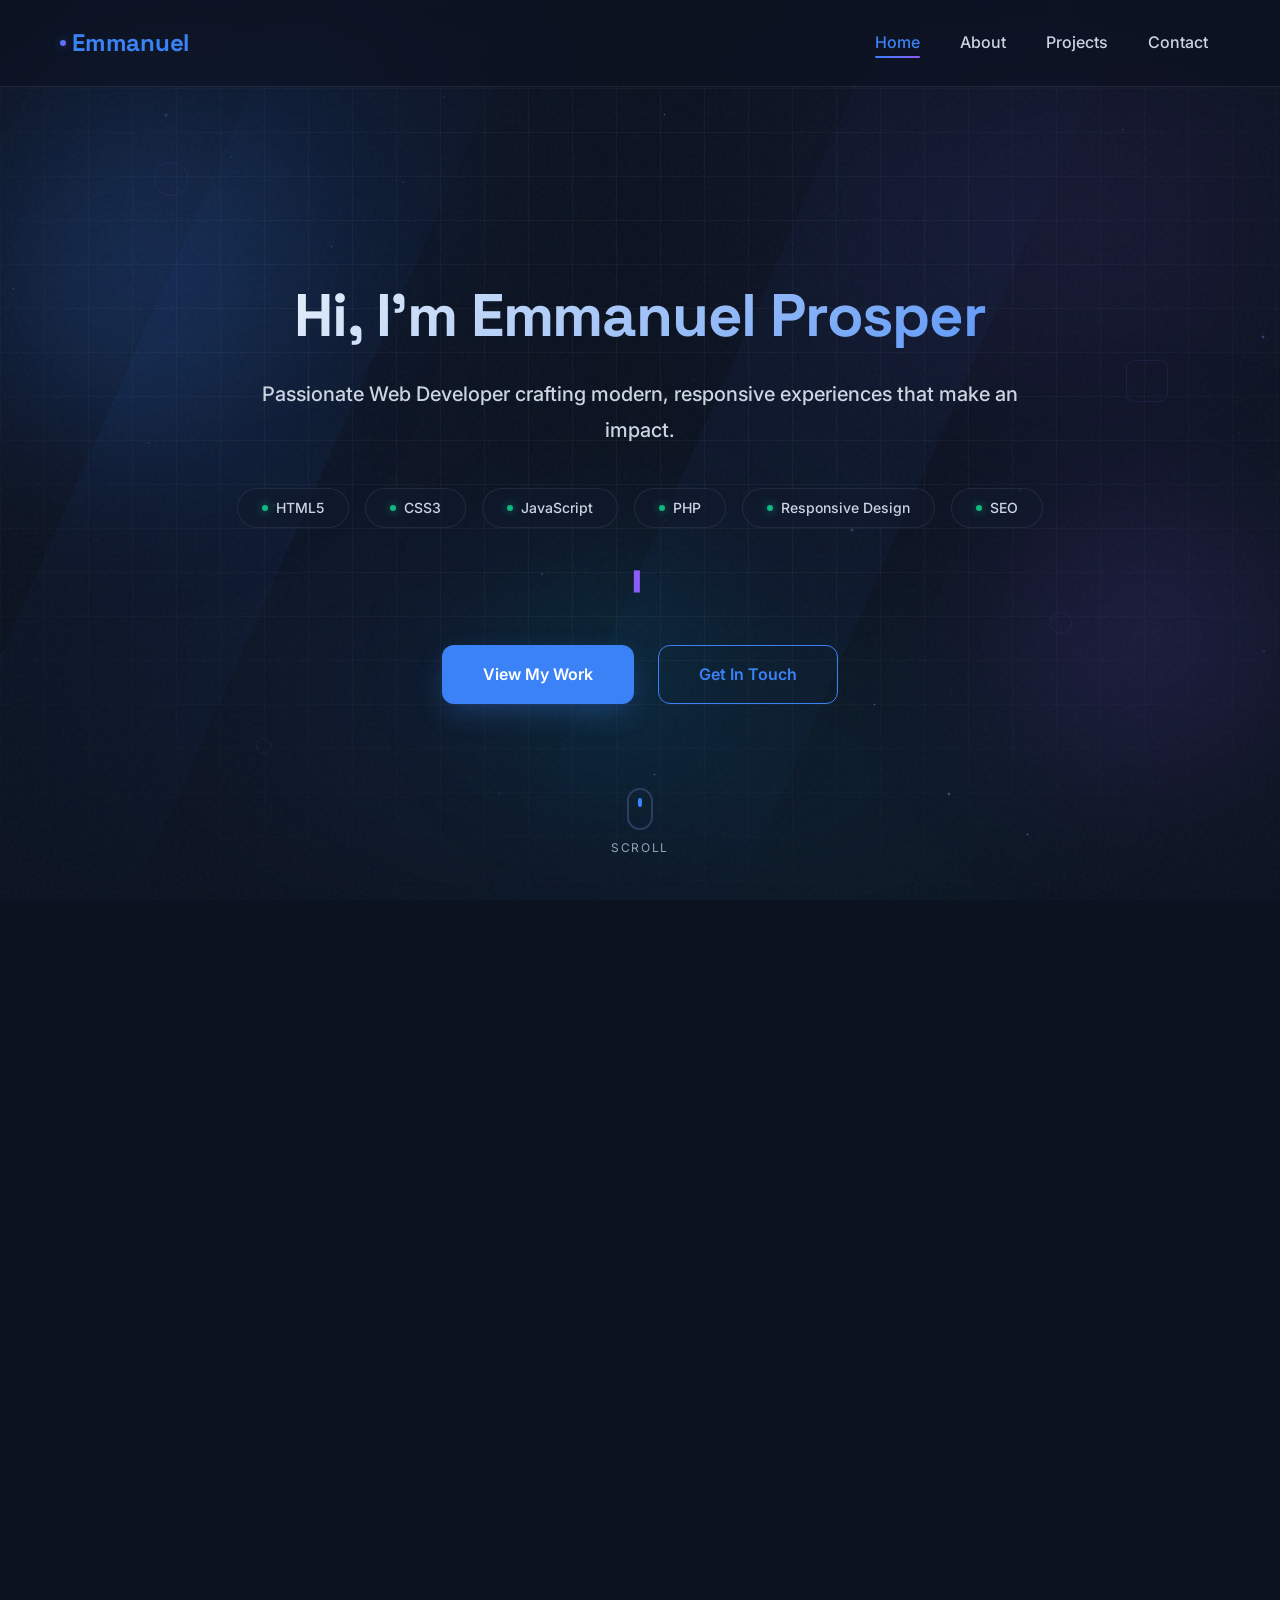
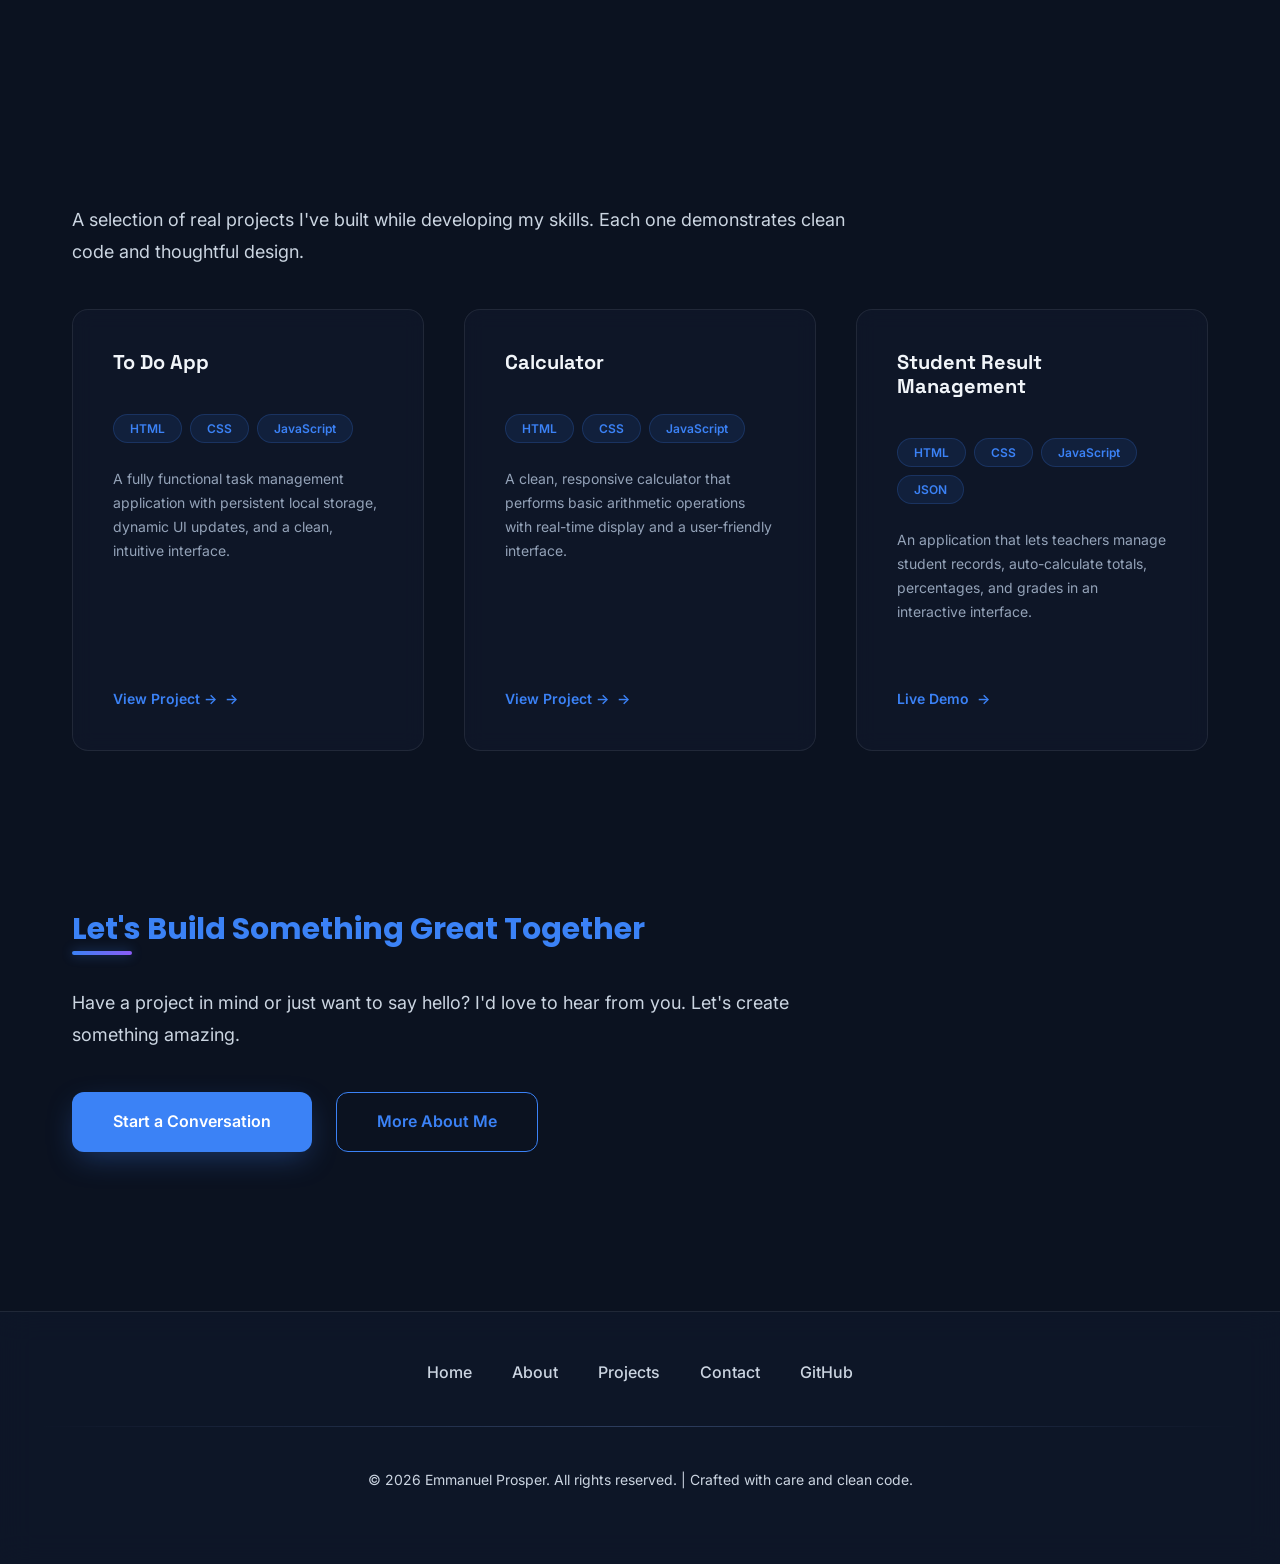
==== commit 612fff51: "YESSS" ====
--- a/index.html
+++ b/index.html
@@ -1,62 +1,72 @@
 <!DOCTYPE html>
 <html lang="en">
 <head>
-  <meta charset="UTF-8" />
-  <meta name="viewport" content="width=device-width, initial-scale=1.0" />
-  <meta name="description" content="Emmanuel Prosper - Full-stack web developer specializing in modern, responsive websites using HTML, CSS, JavaScript, and PHP. View my projects and let's build something amazing together." />
-  <meta name="keywords" content="web developer, frontend developer, full-stack, HTML, CSS, JavaScript, PHP, responsive design, web development" />
-  <meta name="author" content="Emmanuel Prosper" />
-  <meta name="robots" content="index, follow" />
-  
+  <meta charset="UTF-8">
+  <meta name="viewport" content="width=device-width, initial-scale=1.0">
+  <meta name="description" content="Emmanuel Prosper — passionate web developer creating modern, responsive websites with HTML, CSS, JavaScript, and PHP. Explore my portfolio, projects, and skills.">
+  <meta name="keywords" content="web developer, portfolio, Emmanuel Prosper, frontend developer, JavaScript, HTML, CSS, PHP, web development">
+
   <!-- Open Graph Meta Tags -->
   <meta property="og:type" content="website" />
-  <meta property="og:url" content="https://emmanuelsportfolio.com" />
-  <meta property="og:title" content="Emmanuel Prosper | Web Developer & Full-Stack Engineer" />
-  <meta property="og:description" content="Crafting modern, responsive websites with clean code and exceptional user experience. View my portfolio and projects." />
-  <meta property="og:site_name" content="Emmanuel Prosper Portfolio" />
-  
-  <!-- Twitter Card Meta Tags -->
-  <meta name="twitter:card" content="summary_large_image" />
-  <meta name="twitter:url" content="https://emmanuelsportfolio.com" />
-  <meta name="twitter:title" content="Emmanuel Prosper | Web Developer" />
-  <meta name="twitter:description" content="Crafting modern, responsive websites with clean code. Explore my projects and get in touch." />
-  
-  <!-- JSON-LD Schema -->
-  <script type="application/ld+json">
-  {
-    "@context": "https://schema.org",
-    "@type": "Person",
-    "name": "Emmanuel Prosper",
-    "jobTitle": "Web Developer",
-    "url": "https://emmanuelsportfolio.com",
-    "sameAs": [
-      "https://github.com/emmanuelprosper1314"
-    ]
-  }
-  </script>
-
-  <title>Emmanuel Prosper | Web Developer & Full-Stack Engineer</title>
-  <link rel="icon" href="mylogo.jpg" />
-  <link rel="stylesheet" href="style.css" />
-  <link rel="canonical" href="https://emmanuelsportfolio.com" />
+  <meta property="og:title" content="Emmanuel Prosper | Web Developer Portfolio" />
+  <meta property="og:description" content="Passionate web developer crafting modern, responsive websites and digital experiences." />
+  <meta property="og:url" content="https://emmanuelsportfolio.com/" />
+
+  <title>Emmanuel Prosper | Web Developer Portfolio</title>
+  <link rel="icon" href="mylogo.jpg">
+  <link rel="stylesheet" href="style.css">
+  <link rel="canonical" href="https://emmanuelsportfolio.com/" />
 </head>
 
 <body>
+
+<!-- Page Loader -->
+<div class="loader" aria-hidden="true">
+  <div class="loader__brand">Emmanuel</div>
+  <div class="loader__bar"></div>
+</div>
+
+<!-- Scroll Progress Bar -->
+<div class="scroll-progress" aria-hidden="true"></div>
+
+<!-- Custom Cursor (desktop only, JS-enabled) -->
+<div class="cursor-dot" aria-hidden="true"></div>
+<div class="cursor-ring" aria-hidden="true"></div>
+
+<!-- Animated Background Layers -->
+<div class="bg-fx" aria-hidden="true">
+  <div class="bg-fx__aurora"></div>
+  <div class="bg-fx__orb bg-fx__orb--1"></div>
+  <div class="bg-fx__orb bg-fx__orb--2"></div>
+  <div class="bg-fx__orb bg-fx__orb--3"></div>
+  <div class="bg-fx__grid"></div>
+  <div class="bg-fx__noise"></div>
+  <div class="bg-fx__beam bg-fx__beam--1"></div>
+  <div class="bg-fx__beam bg-fx__beam--2"></div>
+  <div class="bg-fx__cursor-glow"></div>
+  <div class="bg-fx__particles"></div>
+  <div class="bg-fx__shapes">
+    <div class="bg-fx__shape bg-fx__shape--1"></div>
+    <div class="bg-fx__shape bg-fx__shape--2"></div>
+    <div class="bg-fx__shape bg-fx__shape--3"></div>
+    <div class="bg-fx__shape bg-fx__shape--4"></div>
+  </div>
+</div>
 
 <header>
   <div class="header-inner">
-    <div class="logo">Emmanuel</div>
+    <a href="index.html" class="logo">Emmanuel</a>
 
     <nav>
       <ul class="nav-links">
-        <li><a href="#home">Home</a></li>
+        <li><a href="index.html" class="is-active">Home</a></li>
         <li><a href="about.html">About</a></li>
         <li><a href="projects.html">Projects</a></li>
         <li><a href="contact.html">Contact</a></li>
       </ul>
     </nav>
 
-    <button class="menu-toggle" aria-label="Toggle navigation menu" onclick="toggleMobileMenu()">
+    <button class="menu-toggle" aria-label="Toggle navigation menu" aria-expanded="false" onclick="toggleMobileMenu()">
       <span></span>
       <span></span>
       <span></span>
@@ -66,76 +76,137 @@
 
 <main>
 
-<section class="hero" id="home">
-  <div class="hero-content">
-    <h1>Hi, I'm <span>Emmanuel Prosper</span></h1>
-    <p class="hero-subtitle">I build modern, responsive websites with clean code and exceptional user experience</p>
-
-    <div class="hero-role">
-      <p class="hero-role-label">Currently working as a:</p>
-      <p id="typing"></p>
-    </div>
-
-    <div class="hero-buttons">
-      <a href="projects.html" class="btn">View My Work</a>
-      <a href="contact.html" class="btn outline">Get In Touch</a>
-    </div>
-  </div>
-</section>
-
-<section class="section" id="about-preview">
-  <h2>About Me</h2>
-  <p>
-    I'm a passionate web developer dedicated to creating modern, responsive websites that users love. 
-    With expertise in HTML, CSS, JavaScript, and PHP, I transform ideas into digital experiences that make an impact.
-  </p>
-  <a href="about.html" class="btn btn-small">Read My Story</a>
-</section>
-
-<section class="section" id="skills-preview">
-  <h2>Skills & Technologies</h2>
-  <p>I specialize in modern web development with a strong foundation in both frontend and backend technologies.</p>
-
-  <div class="skill-group">
-    <h3 class="expertise-title">Frontend</h3>
+  <!-- HERO -->
+  <section class="hero" data-reveal="zoom">
+    <div class="hero-content">
+      <h1>Hi, I'm Emmanuel Prosper</h1>
+      <p class="hero-subtitle">Passionate Web Developer crafting modern, responsive experiences that make an impact.</p>
+
+      <div class="hero-chips">
+        <span class="hero-chip">HTML5</span>
+        <span class="hero-chip">CSS3</span>
+        <span class="hero-chip">JavaScript</span>
+        <span class="hero-chip">PHP</span>
+        <span class="hero-chip">Responsive Design</span>
+        <span class="hero-chip">SEO</span>
+      </div>
+
+      <div class="hero-role">
+        <span id="typing" role="status" aria-live="polite"></span>
+      </div>
+
+      <div class="hero-buttons">
+        <a href="projects.html" class="btn">View My Work</a>
+        <a href="contact.html" class="btn outline">Get In Touch</a>
+      </div>
+    </div>
+
+    <div class="scroll-indicator" aria-hidden="true">
+      <span class="scroll-indicator__mouse"></span>
+      <span>Scroll</span>
+    </div>
+  </section>
+
+  <!-- STATS -->
+  <section class="section" aria-label="Quick stats">
+    <div class="stats">
+      <div class="stat" data-reveal>
+        <div class="stat__number" data-counter="5" data-suffix="+">0</div>
+        <div class="stat__label">Projects Built</div>
+      </div>
+      <div class="stat" data-reveal>
+        <div class="stat__number" data-counter="4" data-suffix="+">0</div>
+        <div class="stat__label">Technologies</div>
+      </div>
+      <div class="stat" data-reveal>
+        <div class="stat__number" data-counter="100" data-suffix="%">0</div>
+        <div class="stat__label">Commitment</div>
+      </div>
+      <div class="stat" data-reveal>
+        <div class="stat__number" data-counter="24" data-suffix="/7">0</div>
+        <div class="stat__label">Available</div>
+      </div>
+    </div>
+  </section>
+
+  <!-- WHAT I DO -->
+  <section class="section">
+    <h2 data-reveal="left">What I Do</h2>
+    <p data-reveal>I build beautiful, functional, and accessible web experiences. From crafting pixel-perfect interfaces to building robust server-side solutions, I bring ideas to life with clean, maintainable code.</p>
+
     <div class="skills">
-      <div class="skill">HTML5</div>
-      <div class="skill">CSS3</div>
-      <div class="skill">JavaScript</div>
-      <div class="skill">Responsive Design</div>
-      <div class="skill">Git</div>
-    </div>
-  </div>
-
-  <div class="skill-group">
-    <h3 class="expertise-title">Backend & Tools</h3>
-    <div class="skills">
-      <div class="skill">PHP</div>
-      <div class="skill">Bootstrap</div>
-      <div class="skill">Web Performance</div>
-      <div class="skill">Accessibility</div>
-      <div class="skill">SEO</div>
-    </div>
-  </div>
-</section>
-
-<section class="section" id="projects-preview">
-  <h2>Featured Projects</h2>
-  <p>Here are some of the projects I've built while developing my skills in web development.</p>
-  <a href="projects.html" class="btn">View All Projects</a>
-</section>
-
-<section class="section" id="cta">
-  <h2>Ready to Work Together?</h2>
-  <p>Whether you have a question or a project idea, I'd love to hear from you. Let's create something amazing together.</p>
-  <a href="contact.html" class="btn">Start a Conversation</a>
-</section>
+      <div class="skill" data-reveal>Frontend Development</div>
+      <div class="skill" data-reveal>Backend Development</div>
+      <div class="skill" data-reveal>Responsive Design</div>
+      <div class="skill" data-reveal>Web Performance</div>
+      <div class="skill" data-reveal>SEO & Accessibility</div>
+    </div>
+  </section>
+
+  <!-- FEATURED PROJECTS -->
+  <section class="section">
+    <h2 data-reveal="left">Featured Projects</h2>
+    <p data-reveal>A selection of real projects I've built while developing my skills. Each one demonstrates clean code and thoughtful design.</p>
+
+    <div class="projects">
+      <div class="project-card" data-reveal="zoom">
+        <h3>To Do App</h3>
+        <div class="project-tags">
+          <span class="project-tag">HTML</span>
+          <span class="project-tag">CSS</span>
+          <span class="project-tag">JavaScript</span>
+        </div>
+        <p>A fully functional task management application with persistent local storage, dynamic UI updates, and a clean, intuitive interface.</p>
+        <div class="project-links">
+          <a href="todoapp.html">View Project →</a>
+        </div>
+      </div>
+
+      <div class="project-card" data-reveal="zoom">
+        <h3>Calculator</h3>
+        <div class="project-tags">
+          <span class="project-tag">HTML</span>
+          <span class="project-tag">CSS</span>
+          <span class="project-tag">JavaScript</span>
+        </div>
+        <p>A clean, responsive calculator that performs basic arithmetic operations with real-time display and a user-friendly interface.</p>
+        <div class="project-links">
+          <a href="calculator.html">View Project →</a>
+        </div>
+      </div>
+
+      <div class="project-card" data-reveal="zoom">
+        <h3>Student Result Management</h3>
+        <div class="project-tags">
+          <span class="project-tag">HTML</span>
+          <span class="project-tag">CSS</span>
+          <span class="project-tag">JavaScript</span>
+          <span class="project-tag">JSON</span>
+        </div>
+        <p>An application that lets teachers manage student records, auto-calculate totals, percentages, and grades in an interactive interface.</p>
+        <div class="project-links">
+          <a href="https://student-result-management314.netlify.app/" target="_blank" rel="noopener noreferrer">Live Demo</a>
+        </div>
+      </div>
+    </div>
+  </section>
+
+  <!-- CTA -->
+  <section class="section">
+    <h2 data-reveal="left">Let's Build Something Great Together</h2>
+    <p data-reveal>Have a project in mind or just want to say hello? I'd love to hear from you. Let's create something amazing.</p>
+    <div class="btn-group" data-reveal>
+      <a href="contact.html" class="btn">Start a Conversation</a>
+      <a href="about.html" class="btn outline">More About Me</a>
+    </div>
+  </section>
 
 </main>
 
 <footer>
   <div class="footer-content">
     <div class="footer-links">
+      <a href="index.html">Home</a>
       <a href="about.html">About</a>
       <a href="projects.html">Projects</a>
       <a href="contact.html">Contact</a>
@@ -148,6 +219,13 @@
   </div>
 </footer>
 
+<noscript>
+  <div style="position: fixed; bottom: 0; left: 0; right: 0; z-index: 999; background: #1a2640; color: #f1f5f9; text-align: center; padding: 12px; font-family: sans-serif;">
+    Please enable JavaScript for the full interactive experience.
+  </div>
+</noscript>
+
 <script src="script.js"></script>
 </body>
-</html>+</html>
+
--- a/style.css
+++ b/style.css
@@ -1,8 +1,11 @@
 /* ============================================
-   DESIGN SYSTEM & CUSTOM PROPERTIES
-   ============================================ */
-
-@import url('https://fonts.googleapis.com/css2?family=Inter:wght@300;400;500;600;700&family=Poppins:wght@600;700;800&display=swap');
+   PREMIUM PORTFOLIO DESIGN SYSTEM
+   Design tokens, glassmorphism, dynamic lighting,
+   aurora backgrounds, and high-end motion layer.
+   Branding, content, and structure preserved.
+   ============================================ */
+
+@import url('https://fonts.googleapis.com/css2?family=Inter:wght@300;400;500;600;700&family=Poppins:wght@600;700;800&family=Space+Grotesk:wght@400;500;600;700&display=swap');
 
 :root {
   /* ---- COLORS ---- */
@@ -11,26 +14,29 @@
   --color-primary-light: #60a5fa;
   --color-accent: #8b5cf6;
   --color-accent-light: #a78bfa;
-  
+  --color-accent-2: #06b6d4;
+  --color-glow: rgba(59, 130, 246, 0.45);
+
   --color-bg-base: #0b1220;
   --color-bg-secondary: #111a2e;
   --color-bg-tertiary: #1a2640;
-  
+
   --color-text-primary: #f1f5f9;
   --color-text-secondary: #cbd5e1;
   --color-text-tertiary: #94a3b8;
-  
+
   --color-border: #1f2a44;
   --color-border-light: #2d3e5f;
-  
+
   --color-success: #10b981;
   --color-warning: #f59e0b;
   --color-error: #ef4444;
-  
+
   /* ---- TYPOGRAPHY ---- */
   --font-base: 'Inter', -apple-system, BlinkMacSystemFont, 'Segoe UI', sans-serif;
   --font-display: 'Poppins', 'Inter', sans-serif;
-  
+  --font-grotesk: 'Space Grotesk', 'Poppins', sans-serif;
+
   --text-xs: 0.75rem;
   --text-sm: 0.875rem;
   --text-base: 1rem;
@@ -40,14 +46,16 @@
   --text-3xl: 1.875rem;
   --text-4xl: 2.25rem;
   --text-5xl: 3rem;
-  
+  --text-6xl: 3.75rem;
+  --text-7xl: 4.5rem;
+
   --font-weight-light: 300;
   --font-weight-normal: 400;
   --font-weight-medium: 500;
   --font-weight-semibold: 600;
   --font-weight-bold: 700;
   --font-weight-extrabold: 800;
-  
+
   /* ---- SPACING ---- */
   --space-xs: 0.25rem;
   --space-sm: 0.5rem;
@@ -58,7 +66,7 @@
   --space-3xl: 3rem;
   --space-4xl: 4rem;
   --space-5xl: 5rem;
-  
+
   /* ---- BORDER & RADIUS ---- */
   --radius-sm: 0.375rem;
   --radius-md: 0.5rem;
@@ -66,22 +74,34 @@
   --radius-xl: 1rem;
   --radius-2xl: 1.5rem;
   --radius-full: 9999px;
-  
+
+  /* ---- GLASS ---- */
+  --glass-bg: rgba(17, 26, 46, 0.6);
+  --glass-bg-strong: rgba(17, 26, 46, 0.82);
+  --glass-border: rgba(255, 255, 255, 0.08);
+  --glass-blur: 16px;
+
   /* ---- SHADOWS ---- */
   --shadow-sm: 0 1px 2px 0 rgba(0, 0, 0, 0.05);
   --shadow-md: 0 4px 6px -1px rgba(0, 0, 0, 0.1), 0 2px 4px -2px rgba(0, 0, 0, 0.1);
   --shadow-lg: 0 10px 15px -3px rgba(0, 0, 0, 0.1), 0 4px 6px -4px rgba(0, 0, 0, 0.1);
   --shadow-xl: 0 20px 25px -5px rgba(0, 0, 0, 0.1), 0 8px 10px -6px rgba(0, 0, 0, 0.1);
   --shadow-2xl: 0 25px 50px -12px rgba(0, 0, 0, 0.25);
-  --shadow-primary: 0 10px 25px rgba(59, 130, 246, 0.15);
-  
+  --shadow-primary: 0 10px 30px -6px rgba(59, 130, 246, 0.35);
+  --shadow-accent: 0 10px 30px -6px rgba(139, 92, 246, 0.35);
+  --shadow-glass: 0 8px 32px 0 rgba(0, 0, 0, 0.4);
+
   /* ---- TRANSITIONS ---- */
   --transition-fast: 150ms cubic-bezier(0.4, 0, 0.2, 1);
   --transition-base: 300ms cubic-bezier(0.4, 0, 0.2, 1);
   --transition-slow: 500ms cubic-bezier(0.4, 0, 0.2, 1);
-  
+  --transition-spring: 500ms cubic-bezier(0.34, 1.56, 0.64, 1);
+
+  /* ---- GRID & NOISE ---- */
+  --grid-size: 44px;
+  --noise-opacity: 0.035;
+
   /* ---- BREAKPOINTS (Mobile-First) ---- */
-  /* sm: 640px, md: 768px, lg: 1024px, xl: 1280px */
 }
 
 /* ============================================
@@ -95,6 +115,10 @@
 }
 
 html {
+  scroll-behavior: smooth;
+}
+
+html:focus-within {
   scroll-behavior: smooth;
 }
 
@@ -107,9 +131,14 @@
   -webkit-font-smoothing: antialiased;
   -moz-osx-font-smoothing: grayscale;
   overflow-x: hidden;
-}
-
-/* ---- GLOBAL CONTAINER SYSTEM ---- */
+  min-height: 100vh;
+  position: relative;
+}
+
+/* ============================================
+   GLOBAL CONTAINER SYSTEM
+   ============================================ */
+
 .container {
   width: 100%;
   max-width: 1200px;
@@ -125,6 +154,323 @@
 }
 
 /* ============================================
+   PREMIUM ANIMATED BACKGROUND SYSTEM
+   Aurora blobs, grid, noise, orbs, light beams
+   ============================================ */
+
+.bg-fx {
+  position: fixed;
+  inset: 0;
+  z-index: -2;
+  pointer-events: none;
+  overflow: hidden;
+}
+
+/* Aurora / gradient mesh */
+.bg-fx__aurora {
+  position: absolute;
+  inset: 0;
+  filter: blur(90px);
+  opacity: 0.55;
+  background:
+    radial-gradient(40% 45% at 15% 20%, rgba(59, 130, 246, 0.28) 0%, transparent 70%),
+    radial-gradient(45% 40% at 85% 25%, rgba(139, 92, 246, 0.22) 0%, transparent 70%),
+    radial-gradient(50% 45% at 60% 90%, rgba(6, 182, 212, 0.16) 0%, transparent 70%),
+    radial-gradient(35% 40% at 30% 75%, rgba(59, 130, 246, 0.14) 0%, transparent 70%);
+  animation: auroraShift 18s ease-in-out infinite alternate;
+}
+
+@keyframes auroraShift {
+  0%   { transform: translate(0, 0) scale(1); }
+  50%  { transform: translate(-3%, 2%) scale(1.06); }
+  100% { transform: translate(3%, -2%) scale(1.02); }
+}
+
+/* Floating glow blobs */
+.bg-fx__orb {
+  position: absolute;
+  border-radius: 50%;
+  filter: blur(70px);
+  will-change: transform;
+}
+
+.bg-fx__orb--1 {
+  width: 460px;
+  height: 460px;
+  top: 8%;
+  left: -8%;
+  background: radial-gradient(circle, rgba(59, 130, 246, 0.22) 0%, transparent 70%);
+  animation: orbDrift 22s ease-in-out infinite;
+}
+
+.bg-fx__orb--2 {
+  width: 420px;
+  height: 420px;
+  bottom: 6%;
+  right: -6%;
+  background: radial-gradient(circle, rgba(139, 92, 246, 0.2) 0%, transparent 70%);
+  animation: orbDrift 26s ease-in-out -6s infinite reverse;
+}
+
+.bg-fx__orb--3 {
+  width: 320px;
+  height: 320px;
+  top: 55%;
+  left: 35%;
+  background: radial-gradient(circle, rgba(6, 182, 212, 0.14) 0%, transparent 70%);
+  animation: orbDrift 30s ease-in-out -12s infinite;
+}
+
+@keyframes orbDrift {
+  0%, 100% { transform: translate(0, 0) scale(1); }
+  33%      { transform: translate(40px, -30px) scale(1.08); }
+  66%      { transform: translate(-30px, 30px) scale(0.94); }
+}
+
+/* Animated grid */
+.bg-fx__grid {
+  position: absolute;
+  inset: 0;
+  background-image:
+    linear-gradient(rgba(255, 255, 255, 0.035) 1px, transparent 1px),
+    linear-gradient(90deg, rgba(255, 255, 255, 0.035) 1px, transparent 1px);
+  background-size: var(--grid-size) var(--grid-size);
+  mask-image: radial-gradient(ellipse 80% 70% at 50% 40%, #000 40%, transparent 100%);
+  -webkit-mask-image: radial-gradient(ellipse 80% 70% at 50% 40%, #000 40%, transparent 100%);
+  animation: gridDrift 40s linear infinite;
+}
+
+@keyframes gridDrift {
+  0%   { background-position: 0 0; }
+  100% { background-position: var(--grid-size) var(--grid-size); }
+}
+
+/* Noise texture overlay */
+.bg-fx__noise {
+  position: absolute;
+  inset: 0;
+  opacity: var(--noise-opacity);
+  background-image: url("data:image/svg+xml,%3Csvg viewBox='0 0 256 256' xmlns='http://www.w3.org/2000/svg'%3E%3Cfilter id='n'%3E%3CfeTurbulence type='fractalNoise' baseFrequency='0.9' numOctaves='4' stitchTiles='stitch'/%3E%3C/filter%3E%3Crect width='100%25' height='100%25' filter='url(%23n)'/%3E%3C/svg%3E");
+  mix-blend-mode: overlay;
+}
+
+/* Soft light beams */
+.bg-fx__beam {
+  position: absolute;
+  width: 220px;
+  height: 140%;
+  top: -20%;
+  background: linear-gradient(180deg, transparent, rgba(59, 130, 246, 0.05), transparent);
+  transform: rotate(24deg);
+  animation: beamSweep 16s ease-in-out infinite;
+}
+
+.bg-fx__beam--1 { left: 8%; animation-delay: 0s; }
+.bg-fx__beam--2 { left: 55%; animation-delay: -8s; }
+
+@keyframes beamSweep {
+  0%, 100% { opacity: 0.2; transform: rotate(24deg) translateX(0); }
+  50%      { opacity: 0.6; transform: rotate(24deg) translateX(70px); }
+}
+
+/* Mouse-reactive glow (position set by JS) */
+.bg-fx__cursor-glow {
+  position: absolute;
+  width: 500px;
+  height: 500px;
+  top: 0;
+  left: 0;
+  border-radius: 50%;
+  background: radial-gradient(circle, rgba(59, 130, 246, 0.12) 0%, transparent 60%);
+  transform: translate(-50%, -50%);
+  pointer-events: none;
+  opacity: 0;
+  transition: opacity 0.6s ease;
+}
+
+.bg-fx__cursor-glow.is-visible {
+  opacity: 1;
+}
+
+/* Floating geometric particles */
+.bg-fx__particles {
+  position: absolute;
+  inset: 0;
+}
+
+.bg-fx__particle {
+  position: absolute;
+  border-radius: 50%;
+  background: radial-gradient(circle, rgba(96, 165, 250, 0.9) 0%, rgba(96, 165, 250, 0) 70%);
+  will-change: transform, opacity;
+  animation: particleFloat linear infinite;
+}
+
+@keyframes particleFloat {
+  0%, 100% { transform: translateY(0); }
+  50%      { transform: translateY(-46px); }
+}
+
+.bg-fx__shapes {
+  position: absolute;
+  inset: 0;
+}
+
+.bg-fx__shape {
+  position: absolute;
+  border: 1px solid rgba(139, 92, 246, 0.22);
+  border-radius: 16px;
+  opacity: 0.5;
+  will-change: transform;
+  animation: shapeFloat 14s ease-in-out infinite;
+}
+
+.bg-fx__shape--1 { width: 34px; height: 34px; top: 18%; left: 12%; animation-delay: 0s; }
+.bg-fx__shape--2 { width: 22px; height: 22px; top: 68%; left: 82%; border-radius: 50%; animation-delay: -4s; }
+.bg-fx__shape--3 { width: 42px; height: 42px; top: 40%; left: 88%; border-radius: 8px; animation-delay: -7s; }
+.bg-fx__shape--4 { width: 16px; height: 16px; top: 82%; left: 20%; border-radius: 50%; animation-delay: -2s; }
+
+@keyframes shapeFloat {
+  0%, 100% { transform: translateY(0) rotate(0deg); }
+  50%      { transform: translateY(-26px) rotate(12deg); }
+}
+
+/* ============================================
+   PAGE LOADER
+   ============================================ */
+
+.loader {
+  position: fixed;
+  inset: 0;
+  z-index: 1000;
+  display: flex;
+  flex-direction: column;
+  align-items: center;
+  justify-content: center;
+  gap: var(--space-lg);
+  background: var(--color-bg-base);
+  transition: opacity 0.6s ease, visibility 0.6s ease;
+}
+
+.loader.is-hidden {
+  opacity: 0;
+  visibility: hidden;
+  pointer-events: none;
+}
+
+.loader__brand {
+  font-family: var(--font-grotesk);
+  font-size: var(--text-2xl);
+  font-weight: 700;
+  letter-spacing: 0.02em;
+  background: linear-gradient(90deg, var(--color-primary), var(--color-accent), var(--color-primary));
+  background-size: 200% auto;
+  -webkit-background-clip: text;
+  background-clip: text;
+  -webkit-text-fill-color: transparent;
+  animation: shimmerText 2s linear infinite;
+}
+
+@keyframes shimmerText {
+  to { background-position: 200% center; }
+}
+
+.loader__bar {
+  width: 180px;
+  height: 3px;
+  border-radius: var(--radius-full);
+  background: var(--color-border);
+  overflow: hidden;
+  position: relative;
+}
+
+.loader__bar::after {
+  content: '';
+  position: absolute;
+  inset: 0;
+  width: 40%;
+  border-radius: var(--radius-full);
+  background: linear-gradient(90deg, var(--color-primary), var(--color-accent));
+  animation: loaderSlide 1.1s ease-in-out infinite;
+}
+
+@keyframes loaderSlide {
+  0%   { transform: translateX(-100%); }
+  100% { transform: translateX(350%); }
+}
+
+/* ============================================
+   SCROLL PROGRESS BAR
+   ============================================ */
+
+.scroll-progress {
+  position: fixed;
+  top: 0;
+  left: 0;
+  height: 3px;
+  width: 100%;
+  transform-origin: 0 50%;
+  transform: scaleX(0);
+  background: linear-gradient(90deg, var(--color-primary), var(--color-accent), var(--color-accent-2));
+  z-index: 110;
+  pointer-events: none;
+  box-shadow: 0 0 12px var(--color-glow);
+}
+
+/* ============================================
+   CUSTOM CURSOR (Desktop only, respects reduced motion)
+   ============================================ */
+
+.cursor-dot,
+.cursor-ring {
+  position: fixed;
+  top: 0;
+  left: 0;
+  border-radius: 50%;
+  pointer-events: none;
+  z-index: 200;
+  mix-blend-mode: screen;
+  will-change: transform;
+}
+
+.cursor-dot {
+  width: 8px;
+  height: 8px;
+  background: var(--color-primary-light);
+  box-shadow: 0 0 10px var(--color-glow);
+}
+
+.cursor-ring {
+  width: 36px;
+  height: 36px;
+  border: 1.5px solid rgba(96, 165, 250, 0.55);
+  transition: transform 0.15s ease-out, opacity 0.3s ease, border-color 0.3s ease;
+}
+
+.cursor-ring.is-hovering {
+  border-color: rgba(139, 92, 246, 0.9);
+  opacity: 0.85;
+}
+
+body.has-custom-cursor,
+body.has-custom-cursor a,
+body.has-custom-cursor button,
+body.has-custom-cursor .btn {
+  cursor: none;
+}
+
+.cursor-dot,
+.cursor-ring {
+  opacity: 0;
+  transition: opacity 0.3s ease, transform 0.15s ease-out;
+}
+
+.cursor-dot.is-visible,
+.cursor-ring.is-visible {
+  opacity: 1;
+}
+
+/* ============================================
    TYPOGRAPHY
    ============================================ */
 
@@ -178,24 +524,54 @@
   color: var(--color-primary-light);
 }
 
-a:focus {
+a:focus,
+button:focus,
+.btn:focus {
   outline: 2px solid var(--color-primary);
-  outline-offset: 2px;
+  outline-offset: 3px;
   border-radius: var(--radius-sm);
 }
 
-/* ============================================
-   HEADER & NAVIGATION
+/* Gradient underline links */
+.link-underline {
+  position: relative;
+}
+
+.link-underline::after {
+  content: '';
+  position: absolute;
+  left: 0;
+  bottom: -2px;
+  width: 100%;
+  height: 2px;
+  background: linear-gradient(90deg, var(--color-primary), var(--color-accent));
+  transform: scaleX(0);
+  transform-origin: left;
+  transition: transform var(--transition-base);
+}
+
+.link-underline:hover::after {
+  transform: scaleX(1);
+}
+
+/* ============================================
+   HEADER & NAVIGATION — Glass + scroll-aware
    ============================================ */
 
 header {
-  background: linear-gradient(180deg, var(--color-bg-secondary) 0%, rgba(17, 26, 46, 0.95) 100%);
-  border-bottom: 1px solid var(--color-border);
   position: sticky;
   top: 0;
   z-index: 100;
-  backdrop-filter: blur(10px);
-  box-shadow: var(--shadow-md);
+  background: rgba(11, 18, 32, 0.55);
+  backdrop-filter: blur(var(--glass-blur));
+  -webkit-backdrop-filter: blur(var(--glass-blur));
+  border-bottom: 1px solid var(--glass-border);
+  transition: background var(--transition-base), box-shadow var(--transition-base), padding var(--transition-base);
+}
+
+header.is-scrolled {
+  background: var(--glass-bg-strong);
+  box-shadow: var(--shadow-glass), 0 1px 0 rgba(255, 255, 255, 0.04);
 }
 
 .header-inner {
@@ -206,18 +582,39 @@
   justify-content: space-between;
   align-items: center;
   padding: var(--space-lg) var(--space-xl);
+  transition: padding var(--transition-base);
+}
+
+header.is-scrolled .header-inner {
+  padding-top: var(--space-md);
+  padding-bottom: var(--space-md);
 }
 
 .logo {
   color: var(--color-primary);
   font-weight: var(--font-weight-bold);
   font-size: var(--text-2xl);
-  font-family: var(--font-display);
+  font-family: var(--font-grotesk);
+  letter-spacing: -0.01em;
   transition: transform var(--transition-fast);
+  position: relative;
+}
+
+.logo::before {
+  content: '';
+  position: absolute;
+  left: -12px;
+  top: 50%;
+  width: 6px;
+  height: 6px;
+  border-radius: 50%;
+  background: linear-gradient(135deg, var(--color-primary), var(--color-accent));
+  transform: translateY(-50%);
+  box-shadow: 0 0 10px var(--color-glow);
 }
 
 .logo:hover {
-  transform: scale(1.05);
+  transform: scale(1.04);
 }
 
 .nav-links {
@@ -231,17 +628,21 @@
   font-weight: var(--font-weight-medium);
   position: relative;
   transition: color var(--transition-fast);
+  padding: 4px 0;
 }
 
 .nav-links a::after {
   content: '';
   position: absolute;
-  bottom: -4px;
+  bottom: -2px;
   left: 0;
-  width: 0;
+  width: 100%;
   height: 2px;
-  background: var(--color-primary);
-  transition: width var(--transition-fast);
+  background: linear-gradient(90deg, var(--color-primary), var(--color-accent));
+  border-radius: var(--radius-full);
+  transform: scaleX(0);
+  transform-origin: left;
+  transition: transform var(--transition-base);
 }
 
 .nav-links a:hover {
@@ -249,7 +650,15 @@
 }
 
 .nav-links a:hover::after {
-  width: 100%;
+  transform: scaleX(1);
+}
+
+.nav-links a.is-active {
+  color: var(--color-primary);
+}
+
+.nav-links a.is-active::after {
+  transform: scaleX(1);
 }
 
 /* Mobile Menu Button */
@@ -261,6 +670,7 @@
   background: none;
   border: none;
   padding: var(--space-md);
+  z-index: 120;
 }
 
 .menu-toggle span {
@@ -269,6 +679,7 @@
   background: var(--color-text-primary);
   transition: all var(--transition-base);
   display: block;
+  border-radius: var(--radius-full);
 }
 
 .menu-toggle.active span:nth-child(1) {
@@ -284,7 +695,7 @@
 }
 
 /* ============================================
-   HERO SECTION
+   HERO SECTION — Premium first impression
    ============================================ */
 
 .hero {
@@ -297,43 +708,35 @@
   align-items: center;
   position: relative;
   overflow: hidden;
-  background: linear-gradient(135deg, rgba(59, 130, 246, 0.05) 0%, transparent 100%);
-}
-
-.hero::before {
-  content: '';
-  position: absolute;
-  top: -50%;
-  right: -10%;
-  width: 500px;
-  height: 500px;
-  background: radial-gradient(circle, rgba(59, 130, 246, 0.1) 0%, transparent 70%);
-  border-radius: 50%;
-  animation: float 6s ease-in-out infinite;
-  z-index: 0;
-}
-
-@keyframes float {
-  0%, 100% { transform: translateY(0px); }
-  50% { transform: translateY(-30px); }
+  isolation: isolate;
 }
 
 .hero-content {
   position: relative;
-  z-index: 1;
-  max-width: 800px;
+  z-index: 2;
+  max-width: 820px;
   margin: 0 auto;
   width: 100%;
 }
 
+/* Animated gradient headline */
 .hero h1 {
-  font-size: clamp(var(--text-3xl), 8vw, var(--text-5xl));
+  font-size: clamp(var(--text-3xl), 8vw, var(--text-6xl));
   margin-bottom: var(--space-lg);
   font-weight: var(--font-weight-extrabold);
-  background: linear-gradient(135deg, var(--color-text-primary) 0%, var(--color-primary) 100%);
+  font-family: var(--font-grotesk);
+  letter-spacing: -0.02em;
+  background: linear-gradient(135deg, var(--color-text-primary) 0%, var(--color-primary) 60%, var(--color-accent) 100%);
+  background-size: 200% auto;
   -webkit-background-clip: text;
   -webkit-text-fill-color: transparent;
   background-clip: text;
+  animation: heroGradient 6s ease-in-out infinite alternate;
+}
+
+@keyframes heroGradient {
+  0%   { background-position: 0% 50%; }
+  100% { background-position: 100% 50%; }
 }
 
 .hero-subtitle {
@@ -341,6 +744,53 @@
   color: var(--color-text-secondary);
   margin-bottom: var(--space-lg);
   font-weight: var(--font-weight-medium);
+}
+
+/* Floating tech chips */
+.hero-chips {
+  display: flex;
+  flex-wrap: wrap;
+  justify-content: center;
+  gap: var(--space-md);
+  margin: var(--space-2xl) 0;
+  perspective: 800px;
+}
+
+.hero-chip {
+  padding: var(--space-sm) var(--space-lg);
+  border-radius: var(--radius-full);
+  background: var(--glass-bg);
+  border: 1px solid var(--glass-border);
+  backdrop-filter: blur(8px);
+  -webkit-backdrop-filter: blur(8px);
+  color: var(--color-text-secondary);
+  font-size: var(--text-sm);
+  font-weight: var(--font-weight-medium);
+  display: inline-flex;
+  align-items: center;
+  gap: var(--space-sm);
+  animation: chipFloat 5s ease-in-out infinite;
+  will-change: transform;
+}
+
+.hero-chip::before {
+  content: '';
+  width: 6px;
+  height: 6px;
+  border-radius: 50%;
+  background: var(--color-success);
+  box-shadow: 0 0 8px rgba(16, 185, 129, 0.7);
+}
+
+.hero-chip:nth-child(2) { animation-delay: -1s; }
+.hero-chip:nth-child(3) { animation-delay: -2s; }
+.hero-chip:nth-child(4) { animation-delay: -3s; }
+.hero-chip:nth-child(5) { animation-delay: -4s; }
+.hero-chip:nth-child(6) { animation-delay: -2.5s; }
+
+@keyframes chipFloat {
+  0%, 100% { transform: translateY(0); }
+  50%      { transform: translateY(-8px); }
 }
 
 #typing {
@@ -351,6 +801,18 @@
   min-height: 30px;
 }
 
+#typing::after {
+  content: '▍';
+  margin-left: 2px;
+  color: var(--color-accent);
+  animation: caretBlink 1s step-end infinite;
+}
+
+@keyframes caretBlink {
+  0%, 100% { opacity: 1; }
+  50%      { opacity: 0; }
+}
+
 .hero-role {
   margin-top: var(--space-lg);
 }
@@ -368,8 +830,51 @@
   margin-top: var(--space-3xl);
 }
 
-/* ============================================
-   BUTTONS
+/* Scroll indicator */
+.scroll-indicator {
+  position: absolute;
+  bottom: var(--space-2xl);
+  left: 50%;
+  transform: translateX(-50%);
+  z-index: 2;
+  display: flex;
+  flex-direction: column;
+  align-items: center;
+  gap: var(--space-sm);
+  color: var(--color-text-tertiary);
+  font-size: var(--text-xs);
+  letter-spacing: 0.14em;
+  text-transform: uppercase;
+}
+
+.scroll-indicator__mouse {
+  width: 26px;
+  height: 42px;
+  border: 2px solid var(--color-border-light);
+  border-radius: var(--radius-full);
+  position: relative;
+  display: flex;
+  justify-content: center;
+  padding-top: 8px;
+}
+
+.scroll-indicator__mouse::after {
+  content: '';
+  width: 4px;
+  height: 9px;
+  border-radius: var(--radius-full);
+  background: var(--color-primary);
+  animation: scrollWheel 1.8s ease-in-out infinite;
+}
+
+@keyframes scrollWheel {
+  0%   { transform: translateY(0); opacity: 1; }
+  70%  { transform: translateY(12px); opacity: 0; }
+  100% { transform: translateY(0); opacity: 0; }
+}
+
+/* ============================================
+   BUTTONS — Magnetic, glow, ripple
    ============================================ */
 
 .btn {
@@ -380,7 +885,7 @@
   background: var(--color-primary);
   color: white;
   border-radius: var(--radius-lg);
-  border: 2px solid transparent;
+  border: 1px solid transparent;
   text-decoration: none;
   font-weight: var(--font-weight-semibold);
   transition: all var(--transition-base);
@@ -390,6 +895,7 @@
   font-size: var(--text-base);
   position: relative;
   overflow: hidden;
+  box-shadow: var(--shadow-primary);
 }
 
 .btn::before {
@@ -400,49 +906,76 @@
   width: 0;
   height: 0;
   border-radius: 50%;
-  background: rgba(255, 255, 255, 0.2);
+  background: rgba(255, 255, 255, 0.25);
   transform: translate(-50%, -50%);
-  transition: width var(--transition-base), height var(--transition-base);
+  transition: width 0.5s ease, height 0.5s ease;
+}
+
+.btn::after {
+  content: '';
+  position: absolute;
+  inset: 0;
+  background: linear-gradient(120deg, transparent 30%, rgba(255, 255, 255, 0.2) 50%, transparent 70%);
+  transform: translateX(-120%);
+  transition: transform 0.7s ease;
 }
 
 .btn:hover::before {
-  width: 300px;
-  height: 300px;
+  width: 320px;
+  height: 320px;
+}
+
+.btn:hover::after {
+  transform: translateX(120%);
 }
 
 .btn:hover {
   background: var(--color-primary-dark);
   transform: translateY(-3px);
-  box-shadow: var(--shadow-primary);
-}
-
-.btn:focus {
-  outline: 2px solid var(--color-primary);
-  outline-offset: 2px;
+  box-shadow: 0 12px 32px -6px rgba(59, 130, 246, 0.5);
 }
 
 .btn:active {
   transform: translateY(-1px);
+}
+
+.btn-ripple {
+  position: absolute;
+  border-radius: 50%;
+  background: rgba(255, 255, 255, 0.3);
+  transform: scale(0);
+  animation: ripple 0.6s ease-out;
+  pointer-events: none;
+}
+
+@keyframes ripple {
+  to {
+    transform: scale(1);
+    opacity: 0;
+  }
 }
 
 .btn.outline {
   background: transparent;
   border-color: var(--color-primary);
   color: var(--color-primary);
+  box-shadow: none;
 }
 
 .btn.outline:hover {
   background: rgba(59, 130, 246, 0.1);
   border-color: var(--color-primary-light);
   color: var(--color-primary-light);
+  box-shadow: 0 0 24px rgba(59, 130, 246, 0.15);
 }
 
 .btn.secondary {
-  background: var(--color-accent);
+  background: linear-gradient(135deg, var(--color-accent), var(--color-accent-light));
 }
 
 .btn.secondary:hover {
-  background: var(--color-accent-light);
+  background: linear-gradient(135deg, var(--color-accent-light), var(--color-accent));
+  box-shadow: var(--shadow-accent);
 }
 
 .btn-small {
@@ -478,6 +1011,7 @@
   margin-bottom: var(--space-md);
   margin-top: var(--space-lg);
   font-size: var(--text-lg);
+  font-family: var(--font-grotesk);
 }
 
 .connect-title {
@@ -487,7 +1021,7 @@
 }
 
 /* ============================================
-   SECTIONS
+   SECTIONS — Glass cards + reveals
    ============================================ */
 
 .section {
@@ -512,12 +1046,68 @@
   height: 4px;
   background: linear-gradient(90deg, var(--color-primary), var(--color-accent));
   border-radius: var(--radius-full);
+  box-shadow: 0 0 12px var(--color-glow);
 }
 
 .section p {
   font-size: var(--text-lg);
   max-width: 800px;
   margin-bottom: var(--space-2xl);
+}
+
+/* ============================================
+   STATS / COUNTERS
+   ============================================ */
+
+.stats {
+  display: grid;
+  grid-template-columns: repeat(auto-fit, minmax(180px, 1fr));
+  gap: var(--space-xl);
+  max-width: 1000px;
+  margin: 0 auto;
+  width: 100%;
+}
+
+.stat {
+  text-align: center;
+  padding: var(--space-xl);
+  background: var(--glass-bg);
+  border: 1px solid var(--glass-border);
+  border-radius: var(--radius-xl);
+  backdrop-filter: blur(10px);
+  -webkit-backdrop-filter: blur(10px);
+  transition: transform var(--transition-base), border-color var(--transition-base), box-shadow var(--transition-base);
+}
+
+.stat:hover {
+  transform: translateY(-5px);
+  border-color: rgba(59, 130, 246, 0.35);
+  box-shadow: var(--shadow-primary);
+}
+
+.stat__number {
+  font-family: var(--font-grotesk);
+  font-size: var(--text-4xl);
+  font-weight: 700;
+  background: linear-gradient(135deg, var(--color-primary), var(--color-accent));
+  -webkit-background-clip: text;
+  background-clip: text;
+  -webkit-text-fill-color: transparent;
+  line-height: 1;
+  margin-bottom: var(--space-sm);
+}
+
+.stat__number sup {
+  font-size: var(--text-xl);
+  -webkit-text-fill-color: var(--color-accent);
+}
+
+.stat__label {
+  color: var(--color-text-tertiary);
+  font-size: var(--text-sm);
+  font-weight: var(--font-weight-medium);
+  letter-spacing: 0.05em;
+  text-transform: uppercase;
 }
 
 /* ============================================
@@ -536,8 +1126,8 @@
 }
 
 .skill {
-  background: var(--color-bg-secondary);
-  border: 1px solid var(--color-border);
+  background: var(--glass-bg);
+  border: 1px solid var(--glass-border);
   padding: var(--space-md) var(--space-lg);
   border-radius: var(--radius-lg);
   text-align: center;
@@ -546,6 +1136,8 @@
   cursor: default;
   position: relative;
   overflow: hidden;
+  backdrop-filter: blur(8px);
+  -webkit-backdrop-filter: blur(8px);
 }
 
 .skill::before {
@@ -555,23 +1147,40 @@
   left: -100%;
   width: 100%;
   height: 100%;
-  background: linear-gradient(90deg, transparent, rgba(59, 130, 246, 0.2), transparent);
+  background: linear-gradient(90deg, transparent, rgba(59, 130, 246, 0.22), transparent);
   transition: left var(--transition-base);
 }
 
+.skill::after {
+  content: '';
+  position: absolute;
+  top: 0;
+  left: 0;
+  width: 100%;
+  height: 2px;
+  background: linear-gradient(90deg, var(--color-primary), var(--color-accent));
+  transform: scaleX(0);
+  transform-origin: left;
+  transition: transform var(--transition-base);
+}
+
 .skill:hover {
-  border-color: var(--color-primary);
-  background: var(--color-bg-tertiary);
+  border-color: rgba(59, 130, 246, 0.5);
+  background: var(--glass-bg-strong);
   transform: translateY(-4px);
-  box-shadow: var(--shadow-md), var(--shadow-primary);
+  box-shadow: var(--shadow-primary);
 }
 
 .skill:hover::before {
   left: 100%;
 }
 
-/* ============================================
-   PROJECTS SECTION
+.skill:hover::after {
+  transform: scaleX(1);
+}
+
+/* ============================================
+   PROJECTS SECTION — 3D tilt cards
    ============================================ */
 
 .projects {
@@ -583,22 +1192,40 @@
   margin-left: auto;
   margin-right: auto;
   width: 100%;
+  perspective: 1200px;
 }
 
 .project-card {
-  background: linear-gradient(135deg, var(--color-bg-secondary) 0%, var(--color-bg-tertiary) 100%);
-  border: 1px solid var(--color-border);
+  background: var(--glass-bg);
+  border: 1px solid var(--glass-border);
   border-radius: var(--radius-xl);
   padding: var(--space-2xl);
-  transition: all var(--transition-base);
+  transition: transform var(--transition-spring), border-color var(--transition-base), box-shadow var(--transition-base), background var(--transition-base);
   position: relative;
   overflow: hidden;
   display: flex;
   flex-direction: column;
   height: 100%;
+  backdrop-filter: blur(10px);
+  -webkit-backdrop-filter: blur(10px);
+  transform-style: preserve-3d;
+  will-change: transform;
 }
 
 .project-card::before {
+  content: '';
+  position: absolute;
+  top: 0;
+  left: 0;
+  width: 100%;
+  height: 100%;
+  background: linear-gradient(135deg, rgba(59, 130, 246, 0.08) 0%, transparent 40%, rgba(139, 92, 246, 0.06) 100%);
+  opacity: 0;
+  transition: opacity var(--transition-base);
+  pointer-events: none;
+}
+
+.project-card::after {
   content: '';
   position: absolute;
   top: 0;
@@ -611,19 +1238,24 @@
 }
 
 .project-card:hover {
-  border-color: var(--color-primary);
-  transform: translateY(-8px);
-  box-shadow: var(--shadow-lg), var(--shadow-primary);
-  background: linear-gradient(135deg, var(--color-bg-secondary) 0%, rgba(59, 130, 246, 0.05) 100%);
+  border-color: rgba(59, 130, 246, 0.4);
+  box-shadow: var(--shadow-xl), var(--shadow-primary);
+  background: var(--glass-bg-strong);
 }
 
 .project-card:hover::before {
+  opacity: 1;
+}
+
+.project-card:hover::after {
   opacity: 1;
 }
 
 .project-card h3 {
   margin-bottom: var(--space-md);
   font-size: var(--text-xl);
+  font-family: var(--font-grotesk);
+  transform: translateZ(30px);
 }
 
 .project-card p {
@@ -631,6 +1263,7 @@
   font-size: var(--text-sm);
   line-height: 1.7;
   flex-grow: 1;
+  transform: translateZ(20px);
 }
 
 .project-tags {
@@ -638,6 +1271,7 @@
   flex-wrap: wrap;
   gap: var(--space-sm);
   margin: var(--space-lg) 0;
+  transform: translateZ(24px);
 }
 
 .project-tag {
@@ -648,12 +1282,19 @@
   font-size: var(--text-xs);
   font-weight: var(--font-weight-semibold);
   border: 1px solid rgba(59, 130, 246, 0.2);
+  transition: all var(--transition-fast);
+}
+
+.project-tag:hover {
+  background: rgba(59, 130, 246, 0.2);
+  box-shadow: 0 0 12px rgba(59, 130, 246, 0.2);
 }
 
 .project-links {
   display: flex;
   gap: var(--space-lg);
   margin-top: var(--space-lg);
+  transform: translateZ(28px);
 }
 
 .project-card a {
@@ -697,13 +1338,29 @@
 .contact-card {
   width: 100%;
   max-width: 600px;
-  background: linear-gradient(135deg, var(--color-bg-secondary) 0%, var(--color-bg-tertiary) 100%);
-  border: 1px solid var(--color-border);
+  background: var(--glass-bg);
+  border: 1px solid var(--glass-border);
   padding: var(--space-3xl);
   border-radius: var(--radius-2xl);
   text-align: center;
-  box-shadow: var(--shadow-lg);
+  box-shadow: var(--shadow-glass);
   margin: 0 auto;
+  backdrop-filter: blur(var(--glass-blur));
+  -webkit-backdrop-filter: blur(var(--glass-blur));
+  position: relative;
+  overflow: hidden;
+}
+
+.contact-card::before {
+  content: '';
+  position: absolute;
+  top: -40%;
+  left: -20%;
+  width: 300px;
+  height: 300px;
+  background: radial-gradient(circle, rgba(59, 130, 246, 0.12) 0%, transparent 70%);
+  border-radius: 50%;
+  pointer-events: none;
 }
 
 .contact-card h1 {
@@ -720,6 +1377,7 @@
   display: flex;
   flex-direction: column;
   gap: var(--space-lg);
+  position: relative;
 }
 
 .form-group {
@@ -740,7 +1398,7 @@
   padding: var(--space-md);
   border-radius: var(--radius-lg);
   border: 1px solid var(--color-border);
-  background: var(--color-bg-base);
+  background: rgba(11, 18, 32, 0.6);
   color: var(--color-text-primary);
   font-family: var(--font-base);
   font-size: var(--text-base);
@@ -755,8 +1413,8 @@
 .contact-card input:focus,
 .contact-card textarea:focus {
   border-color: var(--color-primary);
-  background: rgba(59, 130, 246, 0.02);
-  box-shadow: 0 0 0 3px rgba(59, 130, 246, 0.1);
+  background: rgba(11, 18, 32, 0.85);
+  box-shadow: 0 0 0 3px rgba(59, 130, 246, 0.15), 0 0 20px rgba(59, 130, 246, 0.1);
   outline: none;
 }
 
@@ -775,12 +1433,13 @@
   font-weight: var(--font-weight-semibold);
   font-size: var(--text-base);
   transition: all var(--transition-base);
+  box-shadow: var(--shadow-primary);
 }
 
 .contact-card button:hover {
   background: var(--color-primary-dark);
   transform: translateY(-2px);
-  box-shadow: var(--shadow-primary);
+  box-shadow: 0 12px 32px -6px rgba(59, 130, 246, 0.5);
 }
 
 .contact-card button:active {
@@ -803,7 +1462,7 @@
   color: var(--color-text-secondary);
   text-decoration: none;
   padding: var(--space-md) var(--space-lg);
-  border: 1px solid var(--color-border);
+  border: 1px solid var(--glass-border);
   border-radius: var(--radius-lg);
   font-size: var(--text-sm);
   font-weight: var(--font-weight-medium);
@@ -811,14 +1470,17 @@
   display: inline-flex;
   align-items: center;
   gap: var(--space-sm);
+  background: var(--glass-bg);
+  backdrop-filter: blur(8px);
+  -webkit-backdrop-filter: blur(8px);
 }
 
 .socials a:hover {
   border-color: var(--color-primary);
   color: var(--color-primary);
-  background: rgba(59, 130, 246, 0.05);
+  background: rgba(59, 130, 246, 0.08);
   transform: translateY(-2px);
-  box-shadow: var(--shadow-md);
+  box-shadow: var(--shadow-primary);
 }
 
 /* ============================================
@@ -826,8 +1488,10 @@
    ============================================ */
 
 footer {
-  background: var(--color-bg-secondary);
-  border-top: 1px solid var(--color-border);
+  background: rgba(17, 26, 46, 0.55);
+  backdrop-filter: blur(var(--glass-blur));
+  -webkit-backdrop-filter: blur(var(--glass-blur));
+  border-top: 1px solid var(--glass-border);
   padding: var(--space-3xl) var(--space-xl);
   text-align: center;
   margin-top: var(--space-5xl);
@@ -862,13 +1526,57 @@
 
 .footer-divider {
   height: 1px;
-  background: var(--color-border);
+  background: linear-gradient(90deg, transparent, var(--color-border-light), transparent);
   margin: var(--space-2xl) 0;
 }
 
 .footer-bottom {
   color: var(--color-text-tertiary);
   font-size: var(--text-sm);
+}
+
+/* ============================================
+   SCROLL REVEAL SYSTEM
+   ============================================ */
+
+html.js [data-reveal] {
+  opacity: 0;
+  transform: translateY(28px);
+  transition: opacity 0.8s cubic-bezier(0.22, 1, 0.36, 1), transform 0.8s cubic-bezier(0.22, 1, 0.36, 1);
+  transition-delay: var(--reveal-delay, 0ms);
+  will-change: opacity, transform;
+}
+
+html.js [data-reveal="left"]  { transform: translateX(-36px); }
+html.js [data-reveal="right"] { transform: translateX(36px); }
+html.js [data-reveal="zoom"]  { transform: scale(0.92); }
+
+html.js [data-reveal].is-revealed {
+  opacity: 1;
+  transform: none;
+}
+
+/* ============================================
+   PAGE ENTRANCE
+   ============================================ */
+
+html.js main {
+  opacity: 0;
+  transform: translateY(12px);
+  transition: opacity 0.7s ease, transform 0.7s ease;
+}
+
+html.js body.is-ready main {
+  opacity: 1;
+  transform: none;
+}
+
+/* ============================================
+   NO-JS FALLBACK
+   ============================================ */
+
+noscript {
+  display: block;
 }
 
 /* ============================================
@@ -902,10 +1610,12 @@
     right: 0;
     flex-direction: column;
     gap: var(--space-md);
-    background: var(--color-bg-secondary);
+    background: var(--glass-bg-strong);
+    backdrop-filter: blur(20px);
+    -webkit-backdrop-filter: blur(20px);
     padding: var(--space-xl);
-    border-bottom: 1px solid var(--color-border);
-    box-shadow: var(--shadow-md);
+    border-bottom: 1px solid var(--glass-border);
+    box-shadow: var(--shadow-glass);
     z-index: 99;
   }
 
@@ -1007,6 +1717,15 @@
     margin-left: auto;
     margin-right: auto;
   }
+
+  .stats {
+    grid-template-columns: repeat(auto-fit, minmax(150px, 1fr));
+    gap: var(--space-md);
+  }
+
+  .stat__number {
+    font-size: var(--text-3xl);
+  }
 }
 
 @media (max-width: 480px) {
@@ -1059,4 +1778,40 @@
     padding: var(--space-xl) var(--space-lg);
     max-width: 95%;
   }
-}+
+  .hero-chips {
+    gap: var(--space-sm);
+  }
+}
+
+/* ============================================
+   ACCESSIBILITY — Reduced motion
+   ============================================ */
+
+@media (prefers-reduced-motion: reduce) {
+  *,
+  *::before,
+  *::after {
+    animation-duration: 0.01ms !important;
+    animation-iteration-count: 1 !important;
+    transition-duration: 0.01ms !important;
+    scroll-behavior: auto !important;
+  }
+
+  [data-reveal] {
+    opacity: 1;
+    transform: none;
+  }
+
+  .cursor-dot,
+  .cursor-ring,
+  .scroll-progress,
+  .bg-fx__cursor-glow {
+    display: none !important;
+  }
+
+  html {
+    scroll-behavior: auto;
+  }
+}
+
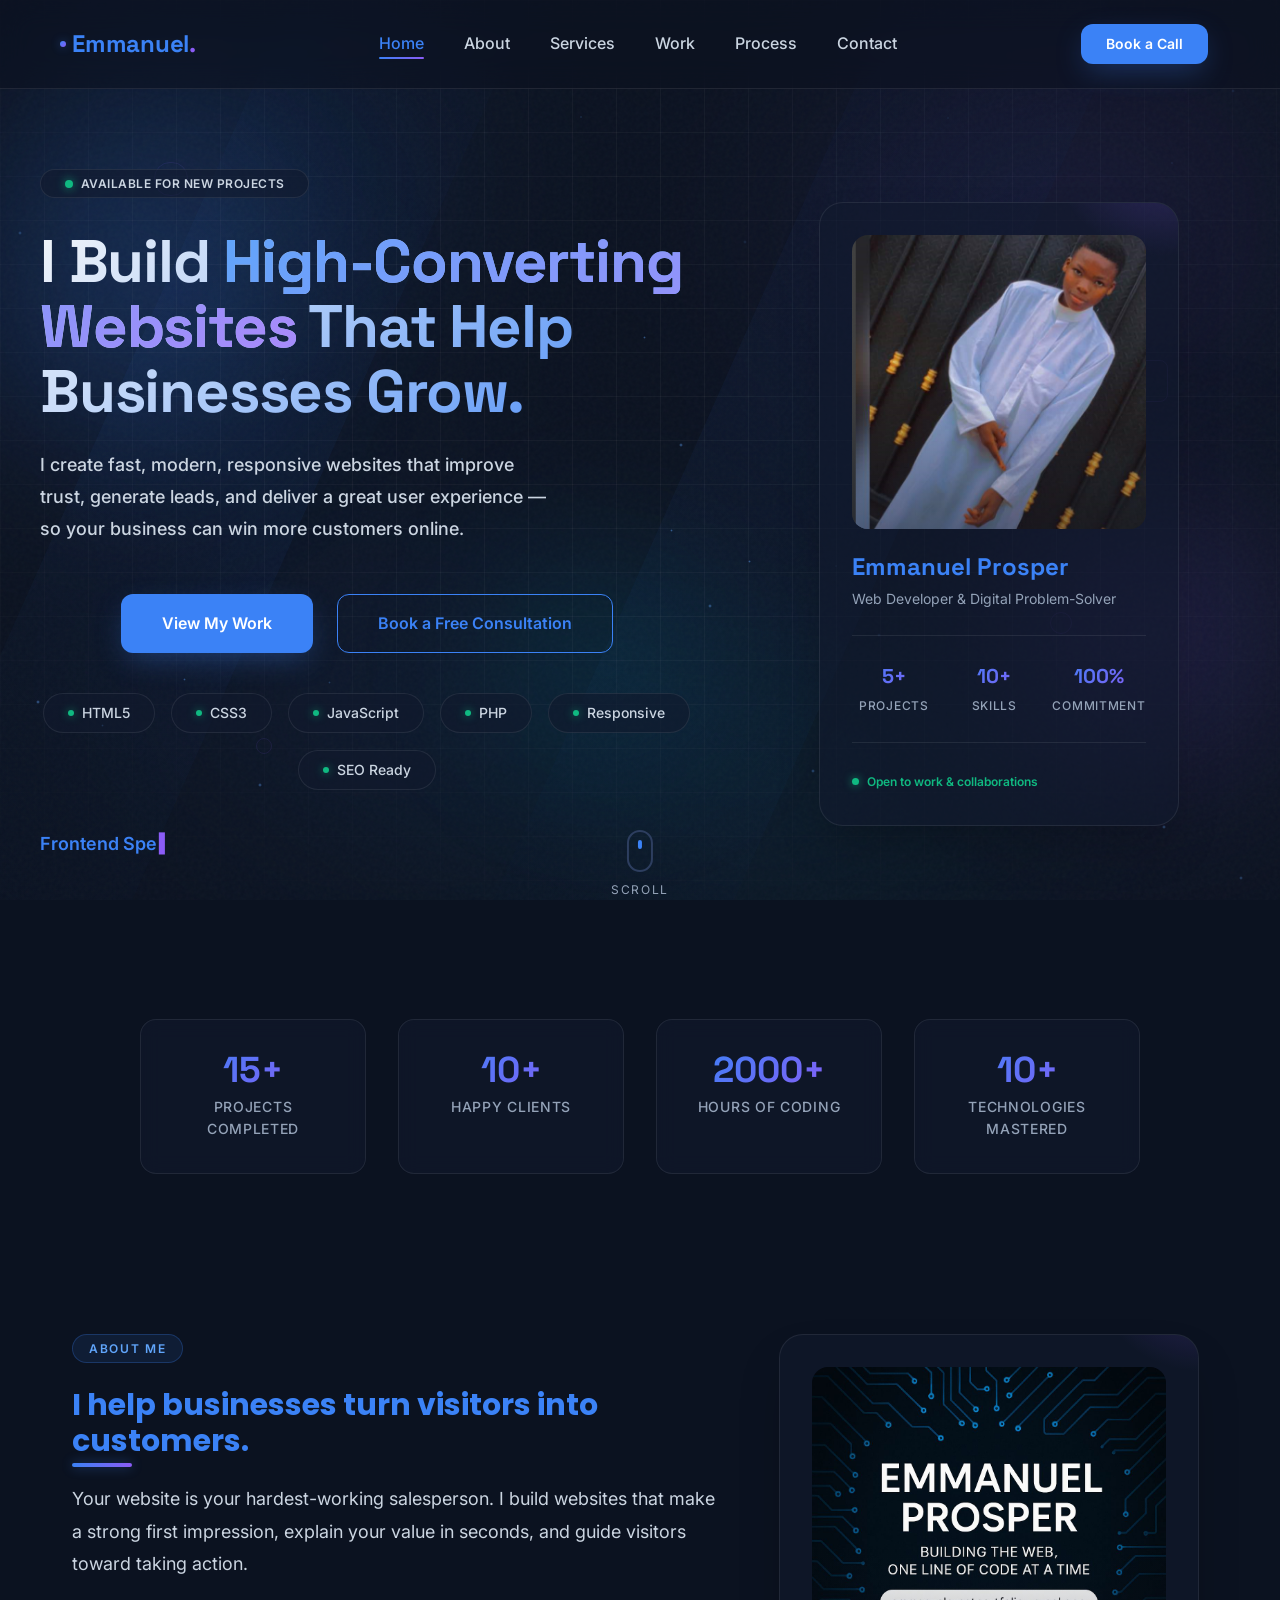
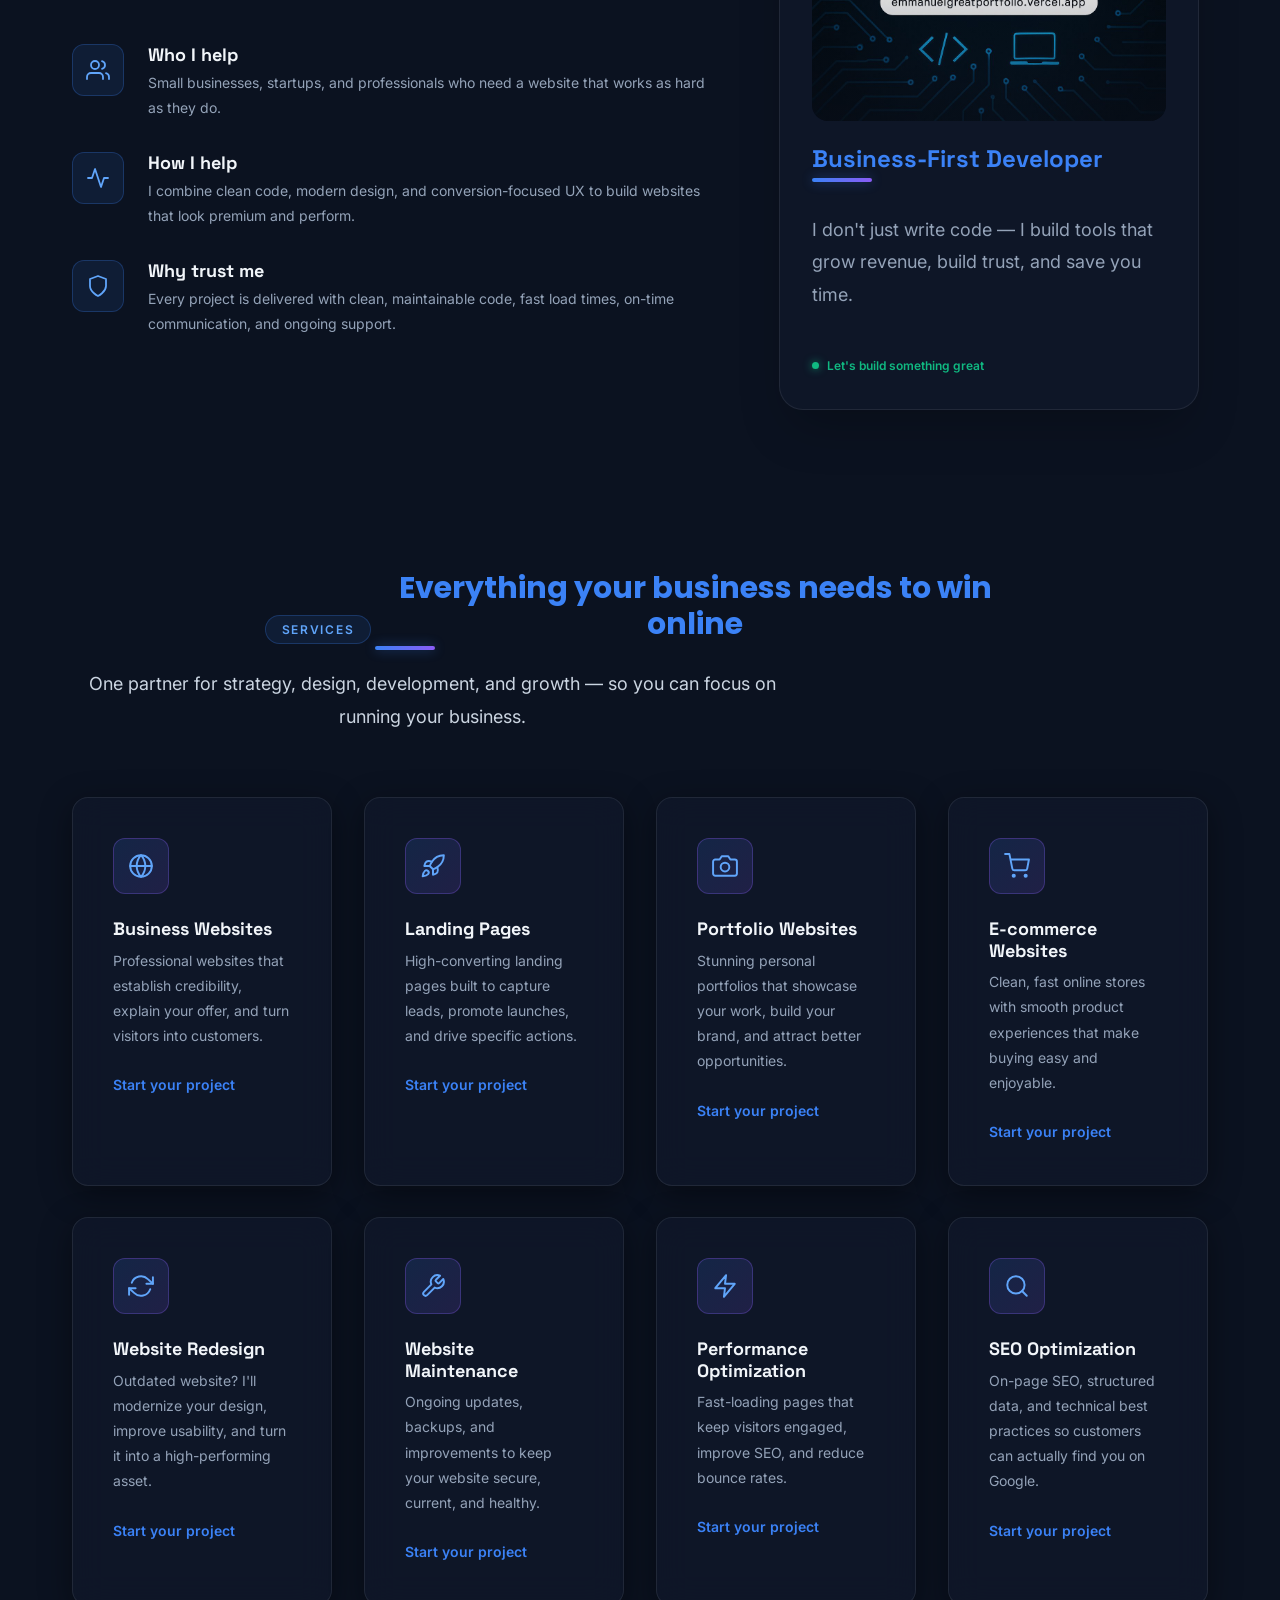
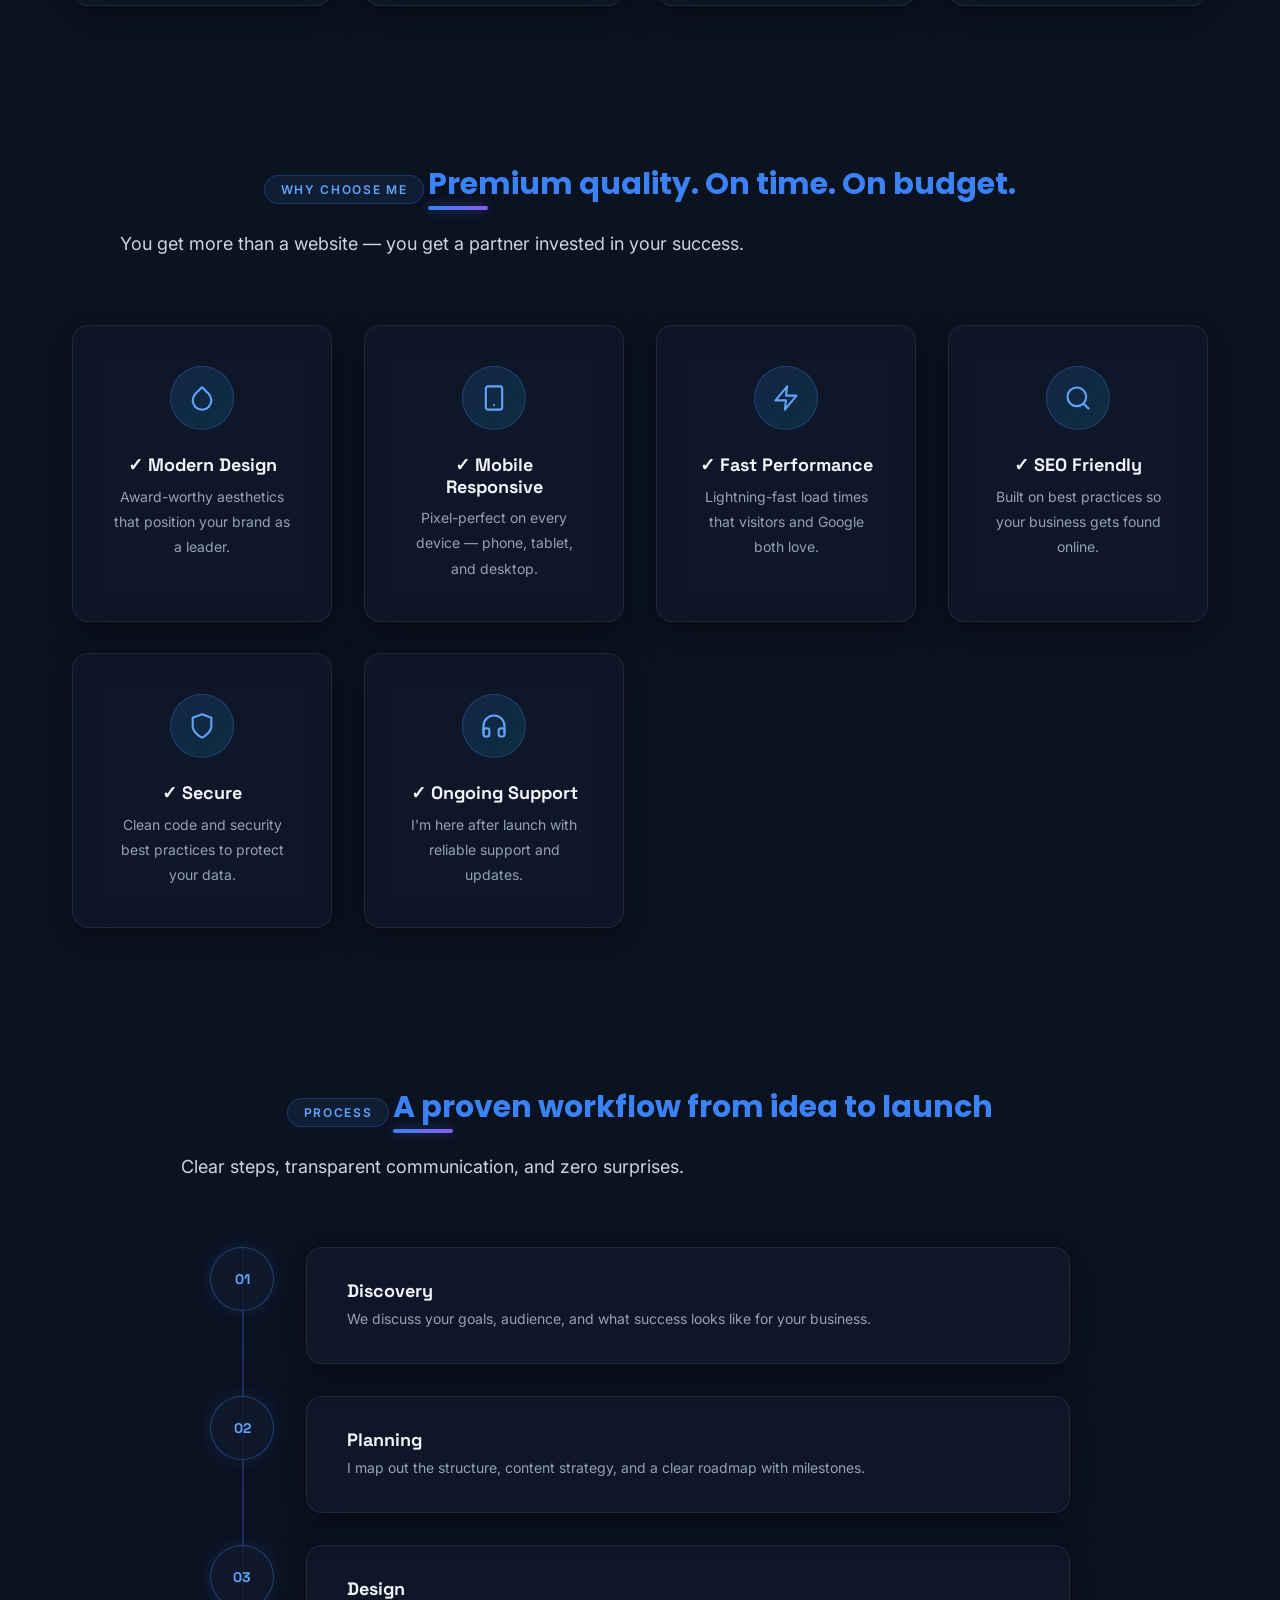
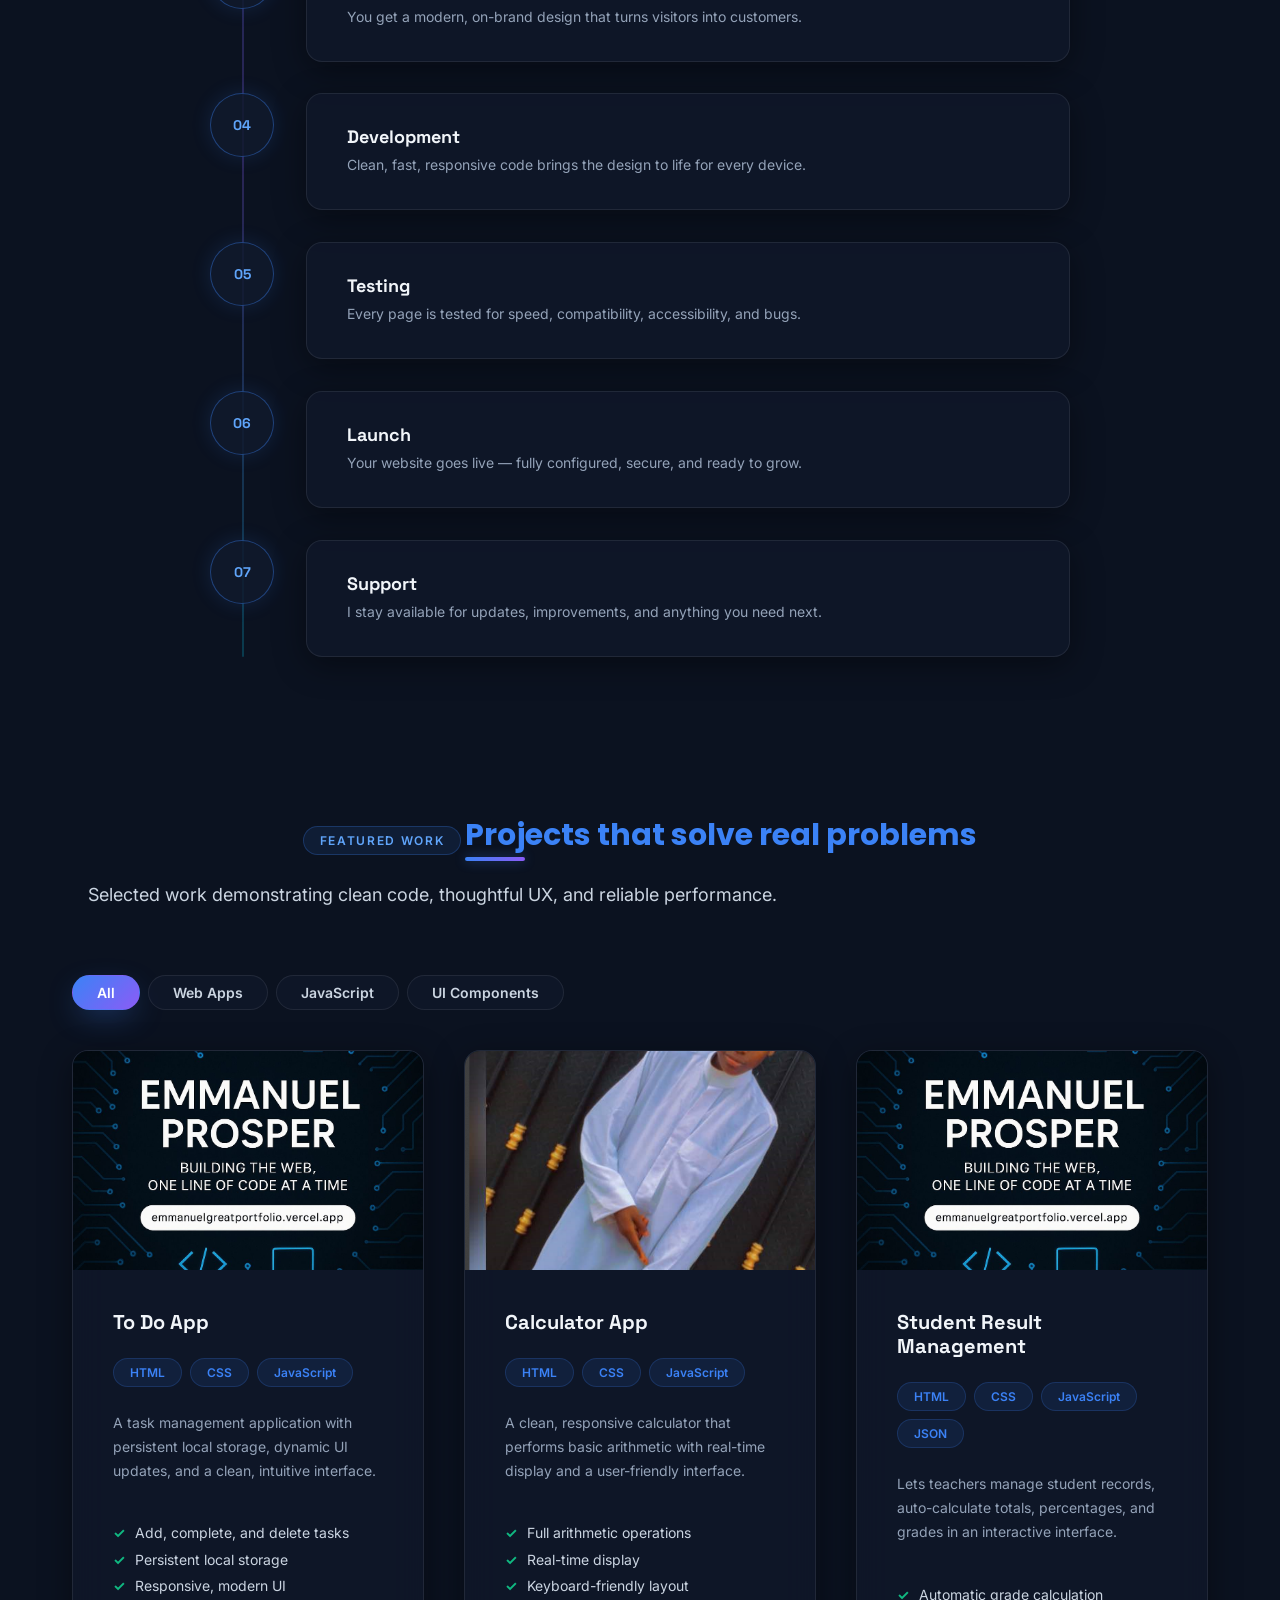
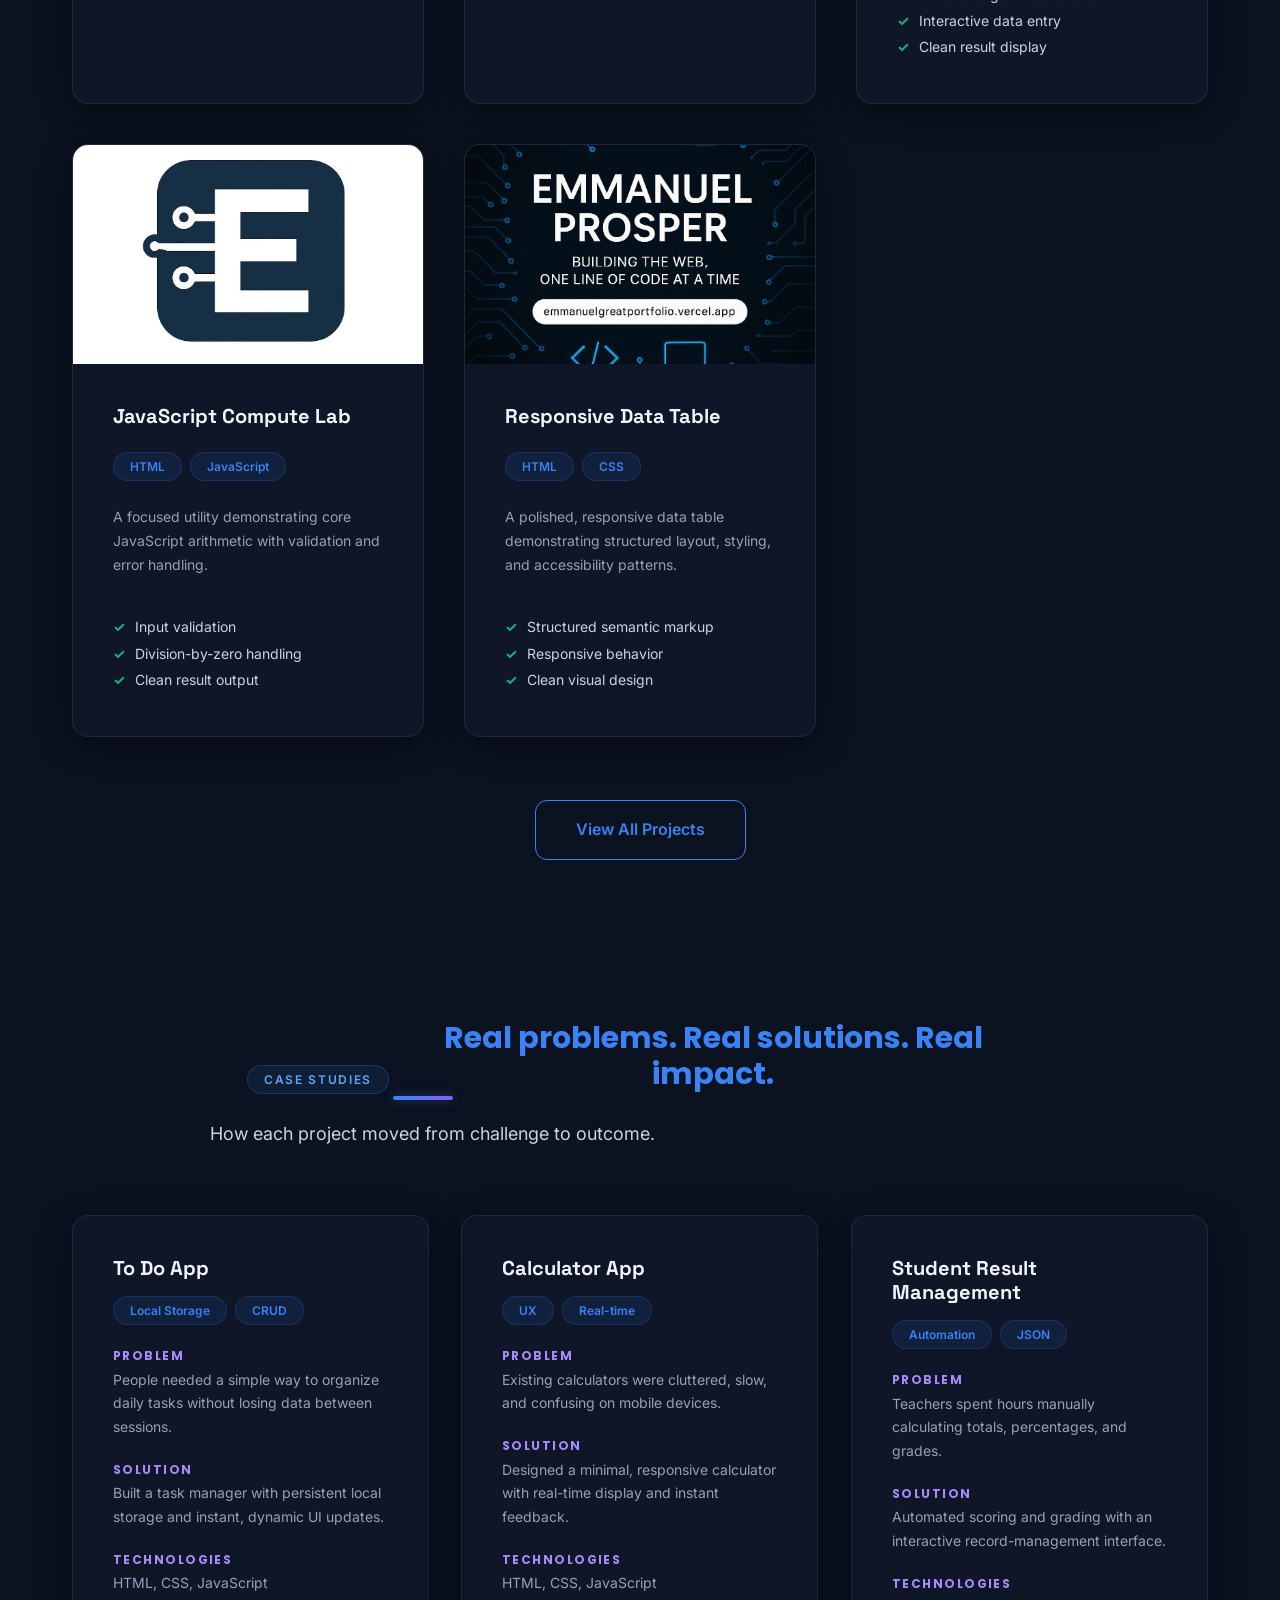
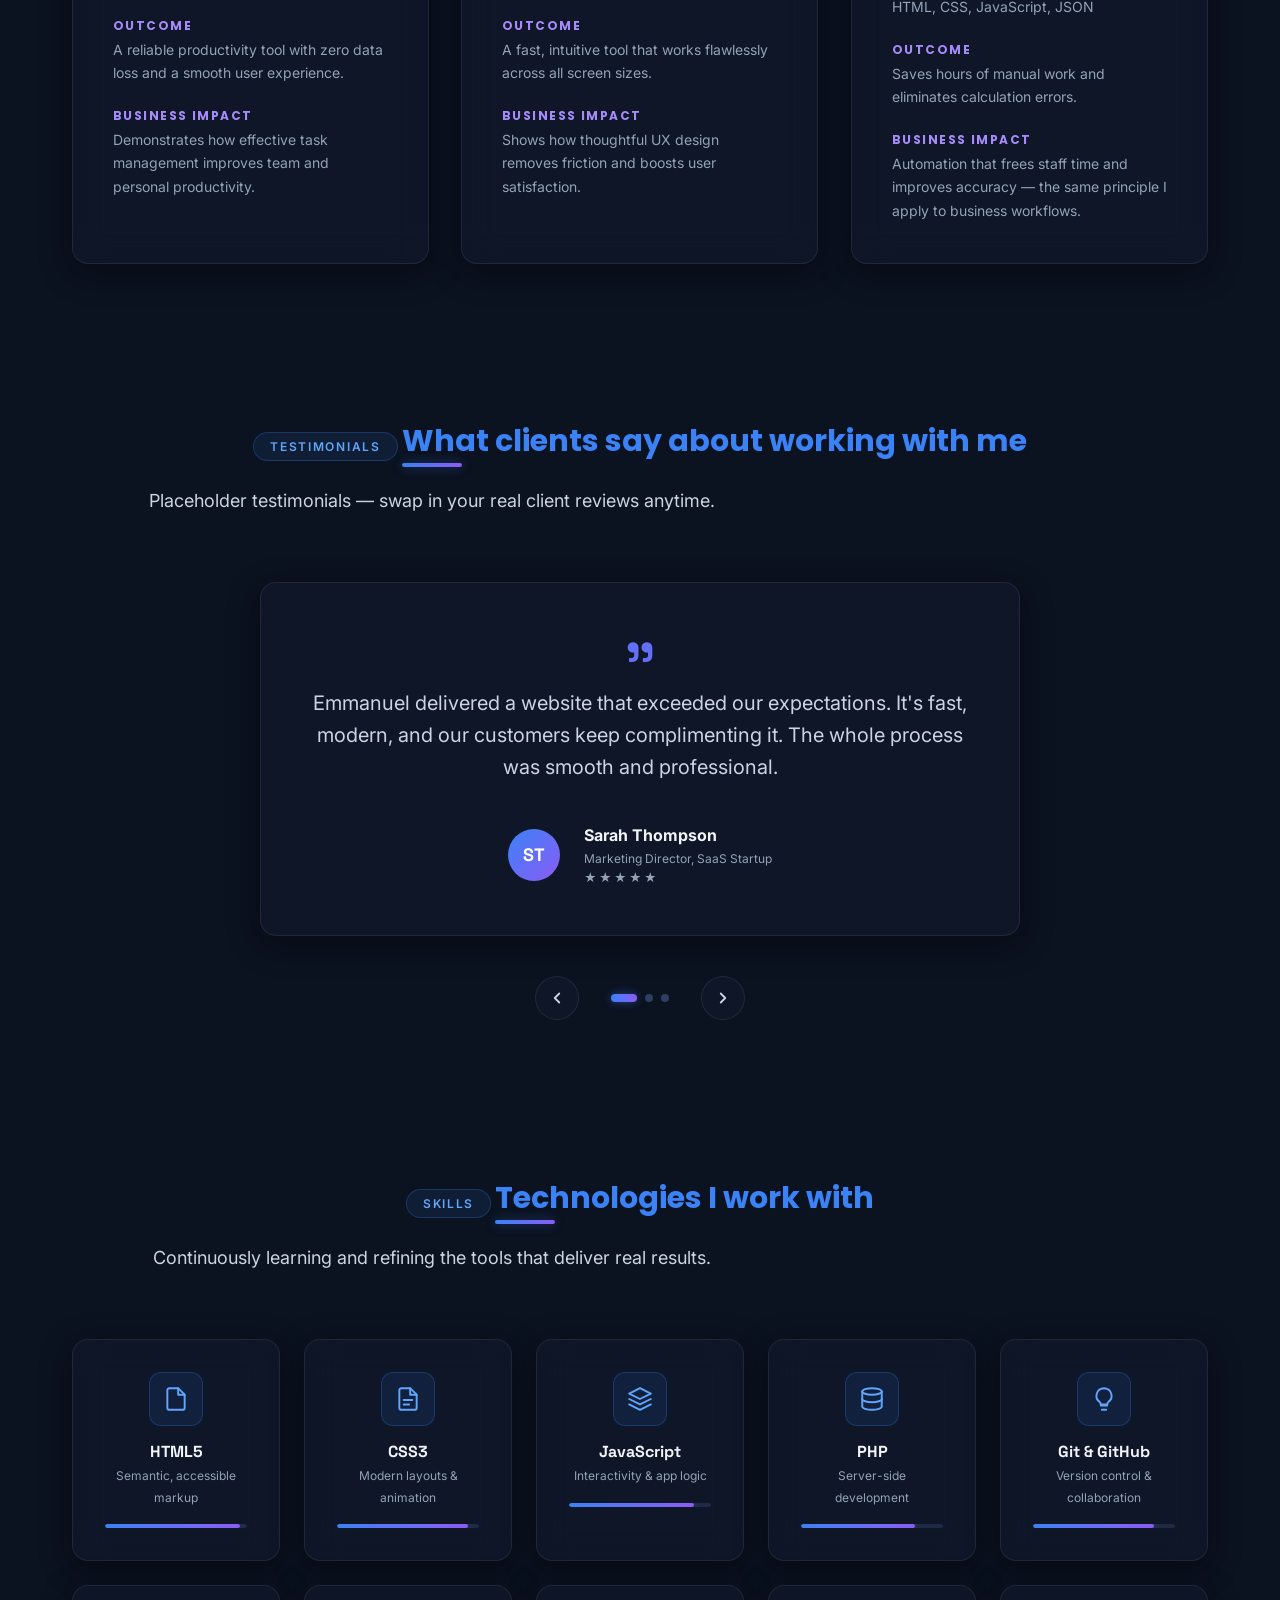
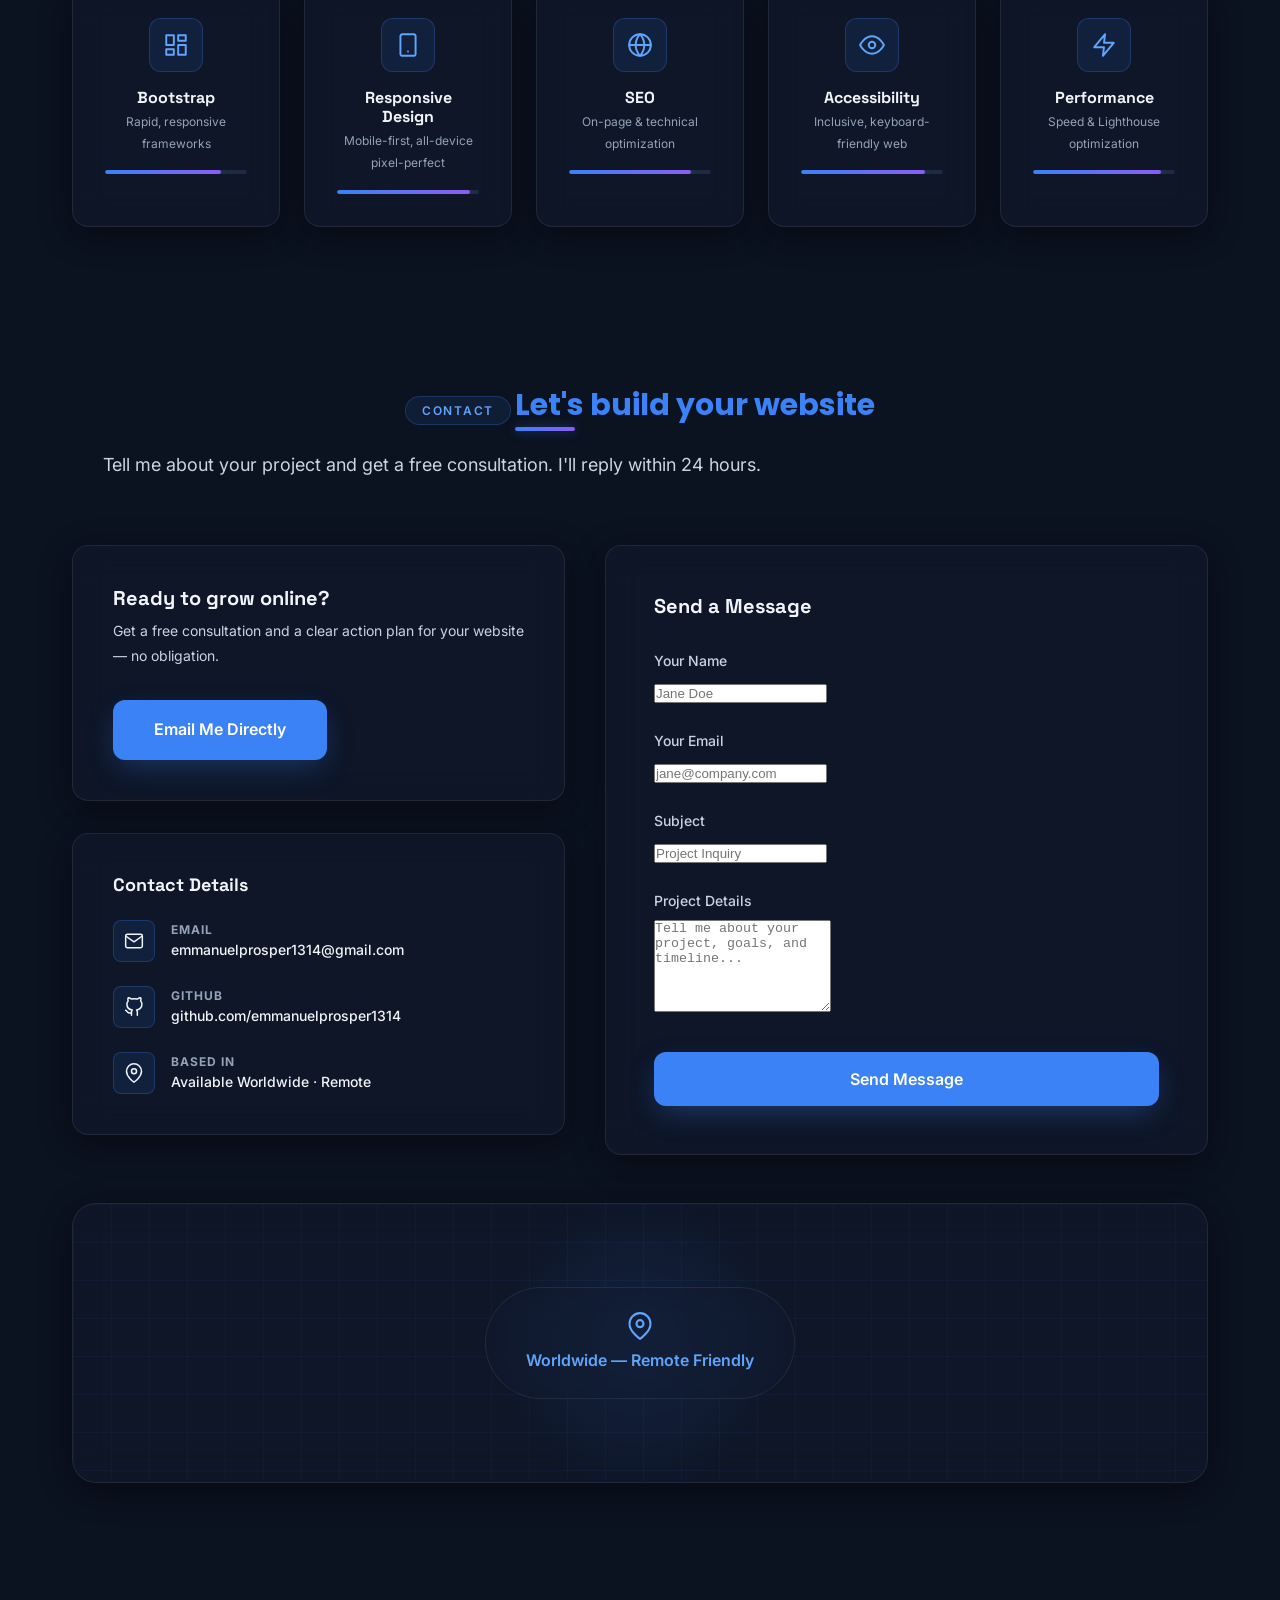
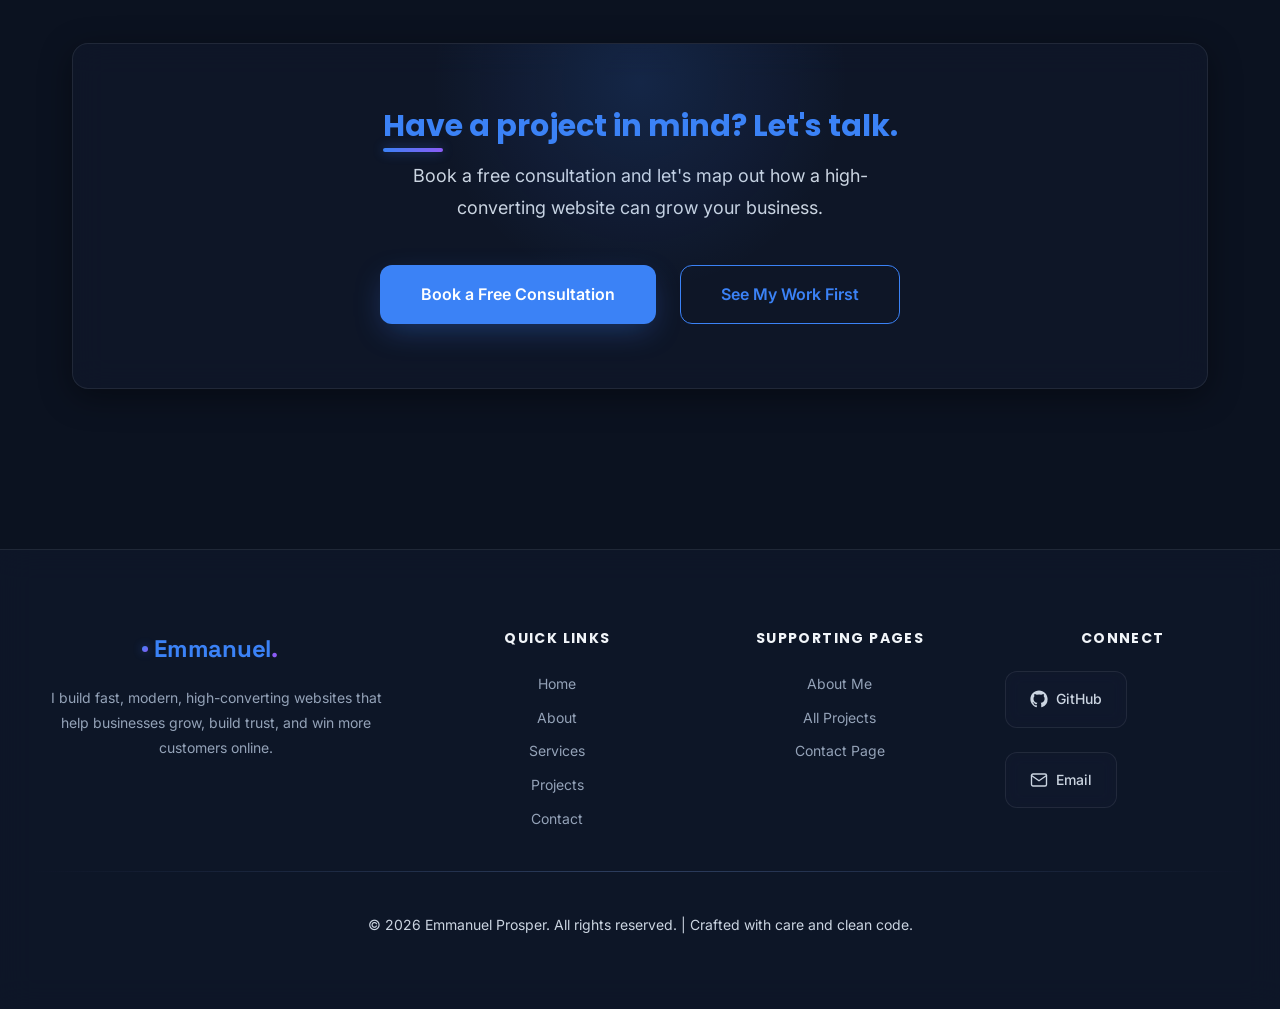
==== commit 0f0aa954: "hhhhha" ====
--- a/index.html
+++ b/index.html
@@ -1,21 +1,66 @@
 <!DOCTYPE html>
 <html lang="en">
 <head>
-  <meta charset="UTF-8">
-  <meta name="viewport" content="width=device-width, initial-scale=1.0">
-  <meta name="description" content="Emmanuel Prosper — passionate web developer creating modern, responsive websites with HTML, CSS, JavaScript, and PHP. Explore my portfolio, projects, and skills.">
-  <meta name="keywords" content="web developer, portfolio, Emmanuel Prosper, frontend developer, JavaScript, HTML, CSS, PHP, web development">
-
-  <!-- Open Graph Meta Tags -->
+  <meta charset="UTF-8" />
+  <meta name="viewport" content="width=device-width, initial-scale=1.0" />
+
+  <!-- Primary SEO -->
+  <title>Emmanuel Prosper | I Build High-Converting Websites That Help Businesses Grow</title>
+  <meta name="description" content="I build fast, modern, responsive websites that improve trust, generate leads, and deliver a great user experience. Get a free consultation for your business website, landing page, or e-commerce store." />
+  <meta name="keywords" content="web developer, business websites, landing pages, e-commerce, website redesign, SEO, performance optimization, Emmanuel Prosper, freelance web developer" />
+  <meta name="author" content="Emmanuel Prosper" />
+  <link rel="canonical" href="https://emmanuelsportfolio.com/" />
+
+  <!-- Open Graph -->
   <meta property="og:type" content="website" />
-  <meta property="og:title" content="Emmanuel Prosper | Web Developer Portfolio" />
-  <meta property="og:description" content="Passionate web developer crafting modern, responsive websites and digital experiences." />
+  <meta property="og:title" content="Emmanuel Prosper | Web Developer — Websites That Grow Businesses" />
+  <meta property="og:description" content="I build fast, modern, responsive websites that improve trust, generate leads, and deliver a great user experience." />
   <meta property="og:url" content="https://emmanuelsportfolio.com/" />
-
-  <title>Emmanuel Prosper | Web Developer Portfolio</title>
-  <link rel="icon" href="mylogo.jpg">
-  <link rel="stylesheet" href="style.css">
-  <link rel="canonical" href="https://emmanuelsportfolio.com/" />
+  <meta property="og:image" content="https://emmanuelsportfolio.com/my-pic.png" />
+  <meta property="og:site_name" content="Emmanuel Prosper" />
+  <meta property="og:locale" content="en_US" />
+
+  <!-- Twitter Card -->
+  <meta name="twitter:card" content="summary_large_image" />
+  <meta name="twitter:title" content="Emmanuel Prosper | Web Developer — Websites That Grow Businesses" />
+  <meta name="twitter:description" content="I build fast, modern, responsive websites that improve trust, generate leads, and deliver a great user experience." />
+  <meta name="twitter:image" content="https://emmanuelsportfolio.com/my-pic.png" />
+
+  <!-- Favicon / Theme -->
+  <link rel="icon" type="image/jpeg" href="mylogo.jpg" />
+  <meta name="theme-color" content="#0b1220" />
+
+  <!-- Fonts (preconnect for performance) -->
+  <link rel="preconnect" href="https://fonts.googleapis.com" />
+  <link rel="preconnect" href="https://fonts.gstatic.com" crossorigin />
+  <link rel="stylesheet" href="style.css" />
+
+  <!-- Structured Data: Person -->
+  <script type="application/ld+json">
+  {
+    "@context": "https://schema.org",
+    "@type": "Person",
+    "name": "Emmanuel Prosper",
+    "url": "https://emmanuelsportfolio.com/",
+    "image": "https://emmanuelsportfolio.com/my-pic.png",
+    "jobTitle": "Web Developer",
+    "email": "mailto:emmanuelprosper1314@gmail.com",
+    "sameAs": ["https://github.com/emmanuelprosper1314"],
+    "knowsAbout": ["HTML", "CSS", "JavaScript", "PHP", "Responsive Design", "SEO", "Web Performance"]
+  }
+  </script>
+
+  <!-- Structured Data: Service -->
+  <script type="application/ld+json">
+  {
+    "@context": "https://schema.org",
+    "@type": "Service",
+    "serviceType": "Web Design & Development",
+    "provider": { "@type": "Person", "name": "Emmanuel Prosper" },
+    "areaServed": "Worldwide",
+    "description": "Business websites, landing pages, portfolio websites, e-commerce websites, website redesign, maintenance, performance optimization and SEO."
+  }
+  </script>
 </head>
 
 <body>
@@ -29,11 +74,11 @@
 <!-- Scroll Progress Bar -->
 <div class="scroll-progress" aria-hidden="true"></div>
 
-<!-- Custom Cursor (desktop only, JS-enabled) -->
+<!-- Custom Cursor (desktop + JS enabled) -->
 <div class="cursor-dot" aria-hidden="true"></div>
 <div class="cursor-ring" aria-hidden="true"></div>
 
-<!-- Animated Background Layers -->
+<!-- Premium Animated Background System -->
 <div class="bg-fx" aria-hidden="true">
   <div class="bg-fx__aurora"></div>
   <div class="bg-fx__orb bg-fx__orb--1"></div>
@@ -53,18 +98,23 @@
   </div>
 </div>
 
-<header>
+<!-- ========== NAVIGATION ========== -->
+<header class="site-header" id="site-header">
   <div class="header-inner">
-    <a href="index.html" class="logo">Emmanuel</a>
-
-    <nav>
+    <a href="#home" class="logo">Emmanuel<span class="logo__dot">.</span></a>
+
+    <nav class="site-nav" aria-label="Primary navigation">
       <ul class="nav-links">
-        <li><a href="index.html" class="is-active">Home</a></li>
-        <li><a href="about.html">About</a></li>
-        <li><a href="projects.html">Projects</a></li>
-        <li><a href="contact.html">Contact</a></li>
+        <li><a href="#home" class="is-active">Home</a></li>
+        <li><a href="#about">About</a></li>
+        <li><a href="#services">Services</a></li>
+        <li><a href="#work">Work</a></li>
+        <li><a href="#process">Process</a></li>
+        <li><a href="#contact">Contact</a></li>
       </ul>
     </nav>
+
+    <a href="#contact" class="btn btn-small btn-nav-cta magnetic">Book a Call</a>
 
     <button class="menu-toggle" aria-label="Toggle navigation menu" aria-expanded="false" onclick="toggleMobileMenu()">
       <span></span>
@@ -76,28 +126,57 @@
 
 <main>
 
-  <!-- HERO -->
-  <section class="hero" data-reveal="zoom">
-    <div class="hero-content">
-      <h1>Hi, I'm Emmanuel Prosper</h1>
-      <p class="hero-subtitle">Passionate Web Developer crafting modern, responsive experiences that make an impact.</p>
-
-      <div class="hero-chips">
-        <span class="hero-chip">HTML5</span>
-        <span class="hero-chip">CSS3</span>
-        <span class="hero-chip">JavaScript</span>
-        <span class="hero-chip">PHP</span>
-        <span class="hero-chip">Responsive Design</span>
-        <span class="hero-chip">SEO</span>
-      </div>
-
-      <div class="hero-role">
-        <span id="typing" role="status" aria-live="polite"></span>
-      </div>
-
-      <div class="hero-buttons">
-        <a href="projects.html" class="btn">View My Work</a>
-        <a href="contact.html" class="btn outline">Get In Touch</a>
+  <!-- ========== HERO ========== -->
+  <section class="hero" id="home" data-reveal="zoom">
+    <div class="hero-inner">
+      <div class="hero-content">
+        <span class="hero-badge" data-entrance="stagger-1">
+          <span class="hero-badge__dot"></span>
+          Available for new projects
+        </span>
+
+        <h1 class="hero-title" data-entrance="stagger-2">
+          I Build <span class="gradient-text">High-Converting Websites</span> That Help Businesses Grow.
+        </h1>
+
+        <p class="hero-subtitle" data-entrance="stagger-3">
+          I create fast, modern, responsive websites that improve trust, generate leads, and deliver a great user experience — so your business can win more customers online.
+        </p>
+
+        <div class="hero-buttons" data-entrance="stagger-4">
+          <a href="#work" class="btn magnetic">View My Work</a>
+          <a href="#contact" class="btn outline magnetic">Book a Free Consultation</a>
+        </div>
+
+        <div class="hero-chips" data-entrance="stagger-5">
+          <span class="hero-chip">HTML5</span>
+          <span class="hero-chip">CSS3</span>
+          <span class="hero-chip">JavaScript</span>
+          <span class="hero-chip">PHP</span>
+          <span class="hero-chip">Responsive</span>
+          <span class="hero-chip">SEO Ready</span>
+        </div>
+
+        <div class="hero-role" aria-hidden="true">
+          <span id="typing" role="status" aria-live="polite"></span>
+        </div>
+      </div>
+
+      <div class="hero-profile" data-entrance="fade-up">
+        <div class="profile-card">
+          <div class="profile-card__glow" aria-hidden="true"></div>
+          <div class="profile-card__image">
+            <img src="my-pic.png" alt="Portrait of Emmanuel Prosper, web developer" width="360" height="360" loading="eager" />
+          </div>
+          <h2 class="profile-card__name">Emmanuel Prosper</h2>
+          <p class="profile-card__role">Web Developer &amp; Digital Problem-Solver</p>
+          <div class="profile-card__stats">
+            <div><strong>5+</strong><span>Projects</span></div>
+            <div><strong>10+</strong><span>Skills</span></div>
+            <div><strong>100%</strong><span>Commitment</span></div>
+          </div>
+          <span class="profile-card__status"><span class="status-dot"></span> Open to work &amp; collaborations</span>
+        </div>
       </div>
     </div>
 
@@ -107,115 +186,888 @@
     </div>
   </section>
 
-  <!-- STATS -->
-  <section class="section" aria-label="Quick stats">
+  <!-- ========== STATS ========== -->
+  <section class="section" id="stats" aria-label="Quick stats">
     <div class="stats">
       <div class="stat" data-reveal>
-        <div class="stat__number" data-counter="5" data-suffix="+">0</div>
-        <div class="stat__label">Projects Built</div>
+        <div class="stat__number" data-counter="15" data-suffix="+">0</div>
+        <div class="stat__label">Projects Completed</div>
       </div>
       <div class="stat" data-reveal>
-        <div class="stat__number" data-counter="4" data-suffix="+">0</div>
-        <div class="stat__label">Technologies</div>
+        <div class="stat__number" data-counter="10" data-suffix="+">0</div>
+        <div class="stat__label">Happy Clients</div>
       </div>
       <div class="stat" data-reveal>
-        <div class="stat__number" data-counter="100" data-suffix="%">0</div>
-        <div class="stat__label">Commitment</div>
+        <div class="stat__number" data-counter="2000" data-suffix="+">0</div>
+        <div class="stat__label">Hours of Coding</div>
       </div>
       <div class="stat" data-reveal>
-        <div class="stat__number" data-counter="24" data-suffix="/7">0</div>
-        <div class="stat__label">Available</div>
-      </div>
-    </div>
-  </section>
-
-  <!-- WHAT I DO -->
-  <section class="section">
-    <h2 data-reveal="left">What I Do</h2>
-    <p data-reveal>I build beautiful, functional, and accessible web experiences. From crafting pixel-perfect interfaces to building robust server-side solutions, I bring ideas to life with clean, maintainable code.</p>
-
-    <div class="skills">
-      <div class="skill" data-reveal>Frontend Development</div>
-      <div class="skill" data-reveal>Backend Development</div>
-      <div class="skill" data-reveal>Responsive Design</div>
-      <div class="skill" data-reveal>Web Performance</div>
-      <div class="skill" data-reveal>SEO & Accessibility</div>
-    </div>
-  </section>
-
-  <!-- FEATURED PROJECTS -->
-  <section class="section">
-    <h2 data-reveal="left">Featured Projects</h2>
-    <p data-reveal>A selection of real projects I've built while developing my skills. Each one demonstrates clean code and thoughtful design.</p>
+        <div class="stat__number" data-counter="10" data-suffix="+">0</div>
+        <div class="stat__label">Technologies Mastered</div>
+      </div>
+    </div>
+  </section>
+
+  <!-- ========== ABOUT ========== -->
+  <section class="section" id="about">
+    <div class="about-grid">
+      <div class="about-copy">
+        <div class="section-heading" data-reveal="left">
+          <span class="section-tag">About Me</span>
+          <h2>I help businesses turn visitors into customers.</h2>
+          <p>
+            Your website is your hardest-working salesperson. I build websites that make a strong first impression, explain your value in seconds, and guide visitors toward taking action.
+          </p>
+        </div>
+
+        <div class="about-points">
+          <div class="about-point" data-reveal>
+            <div class="about-point__icon" aria-hidden="true">
+              <svg viewBox="0 0 24 24" fill="none" stroke="currentColor" stroke-width="1.8" stroke-linecap="round" stroke-linejoin="round"><path d="M17 21v-2a4 4 0 0 0-4-4H5a4 4 0 0 0-4 4v2"></path><circle cx="9" cy="7" r="4"></circle><path d="M23 21v-2a4 4 0 0 0-3-3.87"></path><path d="M16 3.13a4 4 0 0 1 0 7.75"></path></svg>
+            </div>
+            <div>
+              <h3>Who I help</h3>
+              <p>Small businesses, startups, and professionals who need a website that works as hard as they do.</p>
+            </div>
+          </div>
+
+          <div class="about-point" data-reveal>
+            <div class="about-point__icon" aria-hidden="true">
+              <svg viewBox="0 0 24 24" fill="none" stroke="currentColor" stroke-width="1.8" stroke-linecap="round" stroke-linejoin="round"><path d="M22 12h-4l-3 9L9 3l-3 9H2"></path></svg>
+            </div>
+            <div>
+              <h3>How I help</h3>
+              <p>I combine clean code, modern design, and conversion-focused UX to build websites that look premium and perform.</p>
+            </div>
+          </div>
+
+          <div class="about-point" data-reveal>
+            <div class="about-point__icon" aria-hidden="true">
+              <svg viewBox="0 0 24 24" fill="none" stroke="currentColor" stroke-width="1.8" stroke-linecap="round" stroke-linejoin="round"><path d="M12 22s8-4 8-10V5l-8-3-8 3v7c0 6 8 10 8 10z"></path></svg>
+            </div>
+            <div>
+              <h3>Why trust me</h3>
+              <p>Every project is delivered with clean, maintainable code, fast load times, on-time communication, and ongoing support.</p>
+            </div>
+          </div>
+        </div>
+      </div>
+
+      <div class="about-visual" data-reveal="right">
+        <div class="profile-card profile-card--large">
+          <div class="profile-card__glow" aria-hidden="true"></div>
+          <div class="profile-card__image">
+            <img src="myimage.jpg" alt="Emmanuel Prosper working on a web project" width="420" height="420" loading="lazy" />
+          </div>
+          <h2 class="profile-card__name">Business-First Developer</h2>
+          <p class="profile-card__role">I don't just write code — I build tools that grow revenue, build trust, and save you time.</p>
+          <span class="profile-card__status"><span class="status-dot"></span> Let's build something great</span>
+        </div>
+      </div>
+    </div>
+  </section>
+
+  <!-- ========== SERVICES ========== -->
+  <section class="section" id="services">
+    <div class="section-heading text-center" data-reveal>
+      <span class="section-tag">Services</span>
+      <h2>Everything your business needs to win online</h2>
+      <p>One partner for strategy, design, development, and growth — so you can focus on running your business.</p>
+    </div>
+
+    <div class="services-grid">
+      <div class="service-card glass-card" data-reveal="zoom">
+        <div class="service-card__icon" aria-hidden="true">
+          <svg viewBox="0 0 24 24" fill="none" stroke="currentColor" stroke-width="1.8" stroke-linecap="round" stroke-linejoin="round"><circle cx="12" cy="12" r="10"></circle><line x1="2" y1="12" x2="22" y2="12"></line><path d="M12 2a15.3 15.3 0 0 1 4 10 15.3 15.3 0 0 1-4 10 15.3 15.3 0 0 1-4-10 15.3 15.3 0 0 1 4-10z"></path></svg>
+        </div>
+        <h3>Business Websites</h3>
+        <p>Professional websites that establish credibility, explain your offer, and turn visitors into customers.</p>
+        <a href="#contact" class="service-card__link link-underline">Start your project</a>
+      </div>
+
+      <div class="service-card glass-card" data-reveal="zoom">
+        <div class="service-card__icon" aria-hidden="true">
+          <svg viewBox="0 0 24 24" fill="none" stroke="currentColor" stroke-width="1.8" stroke-linecap="round" stroke-linejoin="round"><path d="M4.5 16.5c-1.5 1.26-2 5-2 5s3.74-.5 5-2c.71-.84.7-2.13-.09-2.91a2.18 2.18 0 0 0-2.91-.09z"></path><path d="M12 15l-3-3a22 22 0 0 1 2-3.95A12.88 12.88 0 0 1 22 2c0 2.72-.78 7.5-6 11a22.35 22.35 0 0 1-4 2z"></path><path d="M9 12H4s.55-3.03 2-4c1.62-1.08 5 0 5 0"></path><path d="M12 15v5s3.03-.55 4-2c1.08-1.62 0-5 0-5"></path></svg>
+        </div>
+        <h3>Landing Pages</h3>
+        <p>High-converting landing pages built to capture leads, promote launches, and drive specific actions.</p>
+        <a href="#contact" class="service-card__link link-underline">Start your project</a>
+      </div>
+
+      <div class="service-card glass-card" data-reveal="zoom">
+        <div class="service-card__icon" aria-hidden="true">
+          <svg viewBox="0 0 24 24" fill="none" stroke="currentColor" stroke-width="1.8" stroke-linecap="round" stroke-linejoin="round"><path d="M23 19a2 2 0 0 1-2 2H3a2 2 0 0 1-2-2V8a2 2 0 0 1 2-2h4l2-3h6l2 3h4a2 2 0 0 1 2 2z"></path><circle cx="12" cy="13" r="4"></circle></svg>
+        </div>
+        <h3>Portfolio Websites</h3>
+        <p>Stunning personal portfolios that showcase your work, build your brand, and attract better opportunities.</p>
+        <a href="#contact" class="service-card__link link-underline">Start your project</a>
+      </div>
+
+      <div class="service-card glass-card" data-reveal="zoom">
+        <div class="service-card__icon" aria-hidden="true">
+          <svg viewBox="0 0 24 24" fill="none" stroke="currentColor" stroke-width="1.8" stroke-linecap="round" stroke-linejoin="round"><circle cx="9" cy="21" r="1"></circle><circle cx="20" cy="21" r="1"></circle><path d="M1 1h4l2.68 13.39a2 2 0 0 0 2 1.61h9.72a2 2 0 0 0 2-1.61L23 6H6"></path></svg>
+        </div>
+        <h3>E-commerce Websites</h3>
+        <p>Clean, fast online stores with smooth product experiences that make buying easy and enjoyable.</p>
+        <a href="#contact" class="service-card__link link-underline">Start your project</a>
+      </div>
+
+      <div class="service-card glass-card" data-reveal="zoom">
+        <div class="service-card__icon" aria-hidden="true">
+          <svg viewBox="0 0 24 24" fill="none" stroke="currentColor" stroke-width="1.8" stroke-linecap="round" stroke-linejoin="round"><polyline points="23 4 23 10 17 10"></polyline><polyline points="1 20 1 14 7 14"></polyline><path d="M3.51 9a9 9 0 0 1 14.85-3.36L23 10M1 14l4.64 4.36A9 9 0 0 0 20.49 15"></path></svg>
+        </div>
+        <h3>Website Redesign</h3>
+        <p>Outdated website? I'll modernize your design, improve usability, and turn it into a high-performing asset.</p>
+        <a href="#contact" class="service-card__link link-underline">Start your project</a>
+      </div>
+
+      <div class="service-card glass-card" data-reveal="zoom">
+        <div class="service-card__icon" aria-hidden="true">
+          <svg viewBox="0 0 24 24" fill="none" stroke="currentColor" stroke-width="1.8" stroke-linecap="round" stroke-linejoin="round"><path d="M14.7 6.3a1 1 0 0 0 0 1.4l1.6 1.6a1 1 0 0 0 1.4 0l3.77-3.77a6 6 0 0 1-7.94 7.94l-6.91 6.91a2.12 2.12 0 0 1-3-3l6.91-6.91a6 6 0 0 1 7.94-7.94l-3.76 3.76z"></path></svg>
+        </div>
+        <h3>Website Maintenance</h3>
+        <p>Ongoing updates, backups, and improvements to keep your website secure, current, and healthy.</p>
+        <a href="#contact" class="service-card__link link-underline">Start your project</a>
+      </div>
+
+      <div class="service-card glass-card" data-reveal="zoom">
+        <div class="service-card__icon" aria-hidden="true">
+          <svg viewBox="0 0 24 24" fill="none" stroke="currentColor" stroke-width="1.8" stroke-linecap="round" stroke-linejoin="round"><polygon points="13 2 3 14 12 14 11 22 21 10 12 10 13 2"></polygon></svg>
+        </div>
+        <h3>Performance Optimization</h3>
+        <p>Fast-loading pages that keep visitors engaged, improve SEO, and reduce bounce rates.</p>
+        <a href="#contact" class="service-card__link link-underline">Start your project</a>
+      </div>
+
+      <div class="service-card glass-card" data-reveal="zoom">
+        <div class="service-card__icon" aria-hidden="true">
+          <svg viewBox="0 0 24 24" fill="none" stroke="currentColor" stroke-width="1.8" stroke-linecap="round" stroke-linejoin="round"><circle cx="11" cy="11" r="8"></circle><line x1="21" y1="21" x2="16.65" y2="16.65"></line></svg>
+        </div>
+        <h3>SEO Optimization</h3>
+        <p>On-page SEO, structured data, and technical best practices so customers can actually find you on Google.</p>
+        <a href="#contact" class="service-card__link link-underline">Start your project</a>
+      </div>
+    </div>
+  </section>
+
+  <!-- ========== WHY CHOOSE ME ========== -->
+  <section class="section" id="why-me">
+    <div class="section-heading text-center" data-reveal>
+      <span class="section-tag">Why Choose Me</span>
+      <h2>Premium quality. On time. On budget.</h2>
+      <p>You get more than a website — you get a partner invested in your success.</p>
+    </div>
+
+    <div class="why-grid">
+      <div class="why-card glass-card" data-reveal="zoom">
+        <div class="why-card__icon" aria-hidden="true">
+          <svg viewBox="0 0 24 24" fill="none" stroke="currentColor" stroke-width="1.8" stroke-linecap="round" stroke-linejoin="round"><path d="M12 2.69l5.66 5.66a8 8 0 1 1-11.31 0z"></path></svg>
+        </div>
+        <h3>✓ Modern Design</h3>
+        <p>Award-worthy aesthetics that position your brand as a leader.</p>
+      </div>
+
+      <div class="why-card glass-card" data-reveal="zoom">
+        <div class="why-card__icon" aria-hidden="true">
+          <svg viewBox="0 0 24 24" fill="none" stroke="currentColor" stroke-width="1.8" stroke-linecap="round" stroke-linejoin="round"><rect x="5" y="2" width="14" height="20" rx="2" ry="2"></rect><line x1="12" y1="18" x2="12.01" y2="18"></line></svg>
+        </div>
+        <h3>✓ Mobile Responsive</h3>
+        <p>Pixel-perfect on every device — phone, tablet, and desktop.</p>
+      </div>
+
+      <div class="why-card glass-card" data-reveal="zoom">
+        <div class="why-card__icon" aria-hidden="true">
+          <svg viewBox="0 0 24 24" fill="none" stroke="currentColor" stroke-width="1.8" stroke-linecap="round" stroke-linejoin="round"><polygon points="13 2 3 14 12 14 11 22 21 10 12 10 13 2"></polygon></svg>
+        </div>
+        <h3>✓ Fast Performance</h3>
+        <p>Lightning-fast load times that visitors and Google both love.</p>
+      </div>
+
+      <div class="why-card glass-card" data-reveal="zoom">
+        <div class="why-card__icon" aria-hidden="true">
+          <svg viewBox="0 0 24 24" fill="none" stroke="currentColor" stroke-width="1.8" stroke-linecap="round" stroke-linejoin="round"><circle cx="11" cy="11" r="8"></circle><line x1="21" y1="21" x2="16.65" y2="16.65"></line></svg>
+        </div>
+        <h3>✓ SEO Friendly</h3>
+        <p>Built on best practices so your business gets found online.</p>
+      </div>
+
+      <div class="why-card glass-card" data-reveal="zoom">
+        <div class="why-card__icon" aria-hidden="true">
+          <svg viewBox="0 0 24 24" fill="none" stroke="currentColor" stroke-width="1.8" stroke-linecap="round" stroke-linejoin="round"><path d="M12 22s8-4 8-10V5l-8-3-8 3v7c0 6 8 10 8 10z"></path></svg>
+        </div>
+        <h3>✓ Secure</h3>
+        <p>Clean code and security best practices to protect your data.</p>
+      </div>
+
+      <div class="why-card glass-card" data-reveal="zoom">
+        <div class="why-card__icon" aria-hidden="true">
+          <svg viewBox="0 0 24 24" fill="none" stroke="currentColor" stroke-width="1.8" stroke-linecap="round" stroke-linejoin="round"><path d="M3 18v-6a9 9 0 0 1 18 0v6"></path><path d="M21 19a2 2 0 0 1-2 2h-1a2 2 0 0 1-2-2v-3a2 2 0 0 1 2-2h3zM3 19a2 2 0 0 0 2 2h1a2 2 0 0 0 2-2v-3a2 2 0 0 0-2-2H3z"></path></svg>
+        </div>
+        <h3>✓ Ongoing Support</h3>
+        <p>I'm here after launch with reliable support and updates.</p>
+      </div>
+    </div>
+  </section>
+
+  <!-- ========== PROCESS ========== -->
+  <section class="section" id="process">
+    <div class="section-heading text-center" data-reveal>
+      <span class="section-tag">Process</span>
+      <h2>A proven workflow from idea to launch</h2>
+      <p>Clear steps, transparent communication, and zero surprises.</p>
+    </div>
+
+    <div class="process-timeline">
+      <div class="process-step" data-reveal="left">
+        <div class="process-step__marker"><span>01</span></div>
+        <div class="process-step__content glass-card">
+          <h3>Discovery</h3>
+          <p>We discuss your goals, audience, and what success looks like for your business.</p>
+        </div>
+      </div>
+
+      <div class="process-step" data-reveal="left">
+        <div class="process-step__marker"><span>02</span></div>
+        <div class="process-step__content glass-card">
+          <h3>Planning</h3>
+          <p>I map out the structure, content strategy, and a clear roadmap with milestones.</p>
+        </div>
+      </div>
+
+      <div class="process-step" data-reveal="left">
+        <div class="process-step__marker"><span>03</span></div>
+        <div class="process-step__content glass-card">
+          <h3>Design</h3>
+          <p>You get a modern, on-brand design that turns visitors into customers.</p>
+        </div>
+      </div>
+
+      <div class="process-step" data-reveal="left">
+        <div class="process-step__marker"><span>04</span></div>
+        <div class="process-step__content glass-card">
+          <h3>Development</h3>
+          <p>Clean, fast, responsive code brings the design to life for every device.</p>
+        </div>
+      </div>
+
+      <div class="process-step" data-reveal="left">
+        <div class="process-step__marker"><span>05</span></div>
+        <div class="process-step__content glass-card">
+          <h3>Testing</h3>
+          <p>Every page is tested for speed, compatibility, accessibility, and bugs.</p>
+        </div>
+      </div>
+
+      <div class="process-step" data-reveal="left">
+        <div class="process-step__marker"><span>06</span></div>
+        <div class="process-step__content glass-card">
+          <h3>Launch</h3>
+          <p>Your website goes live — fully configured, secure, and ready to grow.</p>
+        </div>
+      </div>
+
+      <div class="process-step" data-reveal="left">
+        <div class="process-step__marker"><span>07</span></div>
+        <div class="process-step__content glass-card">
+          <h3>Support</h3>
+          <p>I stay available for updates, improvements, and anything you need next.</p>
+        </div>
+      </div>
+    </div>
+  </section>
+
+  <!-- ========== PROJECTS ========== -->
+  <section class="section" id="work">
+    <div class="section-heading text-center" data-reveal>
+      <span class="section-tag">Featured Work</span>
+      <h2>Projects that solve real problems</h2>
+      <p>Selected work demonstrating clean code, thoughtful UX, and reliable performance.</p>
+    </div>
+
+    <div class="filter-bar" data-reveal role="group" aria-label="Filter projects">
+      <button class="filter-btn is-active" data-filter="all">All</button>
+      <button class="filter-btn" data-filter="webapp">Web Apps</button>
+      <button class="filter-btn" data-filter="javascript">JavaScript</button>
+      <button class="filter-btn" data-filter="ui">UI Components</button>
+    </div>
 
     <div class="projects">
-      <div class="project-card" data-reveal="zoom">
-        <h3>To Do App</h3>
-        <div class="project-tags">
-          <span class="project-tag">HTML</span>
-          <span class="project-tag">CSS</span>
-          <span class="project-tag">JavaScript</span>
-        </div>
-        <p>A fully functional task management application with persistent local storage, dynamic UI updates, and a clean, intuitive interface.</p>
-        <div class="project-links">
-          <a href="todoapp.html">View Project →</a>
-        </div>
-      </div>
-
-      <div class="project-card" data-reveal="zoom">
-        <h3>Calculator</h3>
-        <div class="project-tags">
-          <span class="project-tag">HTML</span>
-          <span class="project-tag">CSS</span>
-          <span class="project-tag">JavaScript</span>
-        </div>
-        <p>A clean, responsive calculator that performs basic arithmetic operations with real-time display and a user-friendly interface.</p>
-        <div class="project-links">
-          <a href="calculator.html">View Project →</a>
-        </div>
-      </div>
-
-      <div class="project-card" data-reveal="zoom">
-        <h3>Student Result Management</h3>
-        <div class="project-tags">
-          <span class="project-tag">HTML</span>
-          <span class="project-tag">CSS</span>
-          <span class="project-tag">JavaScript</span>
-          <span class="project-tag">JSON</span>
-        </div>
-        <p>An application that lets teachers manage student records, auto-calculate totals, percentages, and grades in an interactive interface.</p>
-        <div class="project-links">
-          <a href="https://student-result-management314.netlify.app/" target="_blank" rel="noopener noreferrer">Live Demo</a>
-        </div>
-      </div>
-    </div>
-  </section>
-
-  <!-- CTA -->
-  <section class="section">
-    <h2 data-reveal="left">Let's Build Something Great Together</h2>
-    <p data-reveal>Have a project in mind or just want to say hello? I'd love to hear from you. Let's create something amazing.</p>
-    <div class="btn-group" data-reveal>
-      <a href="contact.html" class="btn">Start a Conversation</a>
-      <a href="about.html" class="btn outline">More About Me</a>
+      <!-- To Do App -->
+      <article class="project-card glass-card" data-category="webapp javascript" data-reveal="zoom">
+        <div class="project-card__media">
+          <img src="myimage.jpg" alt="To Do App interface preview" width="640" height="400" loading="lazy" />
+          <div class="project-card__overlay">
+            <div class="project-card__actions">
+              <a href="todoapp.html" class="btn btn-small btn-outline-ghost">Live Preview</a>
+              <a href="https://github.com/emmanuelprosper1314" target="_blank" rel="noopener noreferrer" class="btn btn-small btn-outline-ghost">GitHub</a>
+            </div>
+          </div>
+        </div>
+        <div class="project-card__body">
+          <h3>To Do App</h3>
+          <div class="project-tags">
+            <span class="project-tag">HTML</span>
+            <span class="project-tag">CSS</span>
+            <span class="project-tag">JavaScript</span>
+          </div>
+          <p class="project-card__desc">A task management application with persistent local storage, dynamic UI updates, and a clean, intuitive interface.</p>
+          <ul class="project-card__features">
+            <li>Add, complete, and delete tasks</li>
+            <li>Persistent local storage</li>
+            <li>Responsive, modern UI</li>
+          </ul>
+        </div>
+      </article>
+
+      <!-- Calculator App -->
+      <article class="project-card glass-card" data-category="webapp javascript" data-reveal="zoom">
+        <div class="project-card__media">
+          <img src="my-pic.png" alt="Calculator app interface preview" width="640" height="400" loading="lazy" />
+          <div class="project-card__overlay">
+            <div class="project-card__actions">
+              <a href="calculator.html" class="btn btn-small btn-outline-ghost">Live Preview</a>
+              <a href="https://github.com/emmanuelprosper1314" target="_blank" rel="noopener noreferrer" class="btn btn-small btn-outline-ghost">GitHub</a>
+            </div>
+          </div>
+        </div>
+        <div class="project-card__body">
+          <h3>Calculator App</h3>
+          <div class="project-tags">
+            <span class="project-tag">HTML</span>
+            <span class="project-tag">CSS</span>
+            <span class="project-tag">JavaScript</span>
+          </div>
+          <p class="project-card__desc">A clean, responsive calculator that performs basic arithmetic with real-time display and a user-friendly interface.</p>
+          <ul class="project-card__features">
+            <li>Full arithmetic operations</li>
+            <li>Real-time display</li>
+            <li>Keyboard-friendly layout</li>
+          </ul>
+        </div>
+      </article>
+
+      <!-- Student Result Management -->
+      <article class="project-card glass-card" data-category="webapp javascript" data-reveal="zoom">
+        <div class="project-card__media">
+          <img src="myimage.jpg" alt="Student result management system preview" width="640" height="400" loading="lazy" />
+          <div class="project-card__overlay">
+            <div class="project-card__actions">
+              <a href="https://student-result-management314.netlify.app/" target="_blank" rel="noopener noreferrer" class="btn btn-small btn-outline-ghost">Live Preview</a>
+              <a href="https://github.com/emmanuelprosper1314" target="_blank" rel="noopener noreferrer" class="btn btn-small btn-outline-ghost">GitHub</a>
+            </div>
+          </div>
+        </div>
+        <div class="project-card__body">
+          <h3>Student Result Management</h3>
+          <div class="project-tags">
+            <span class="project-tag">HTML</span>
+            <span class="project-tag">CSS</span>
+            <span class="project-tag">JavaScript</span>
+            <span class="project-tag">JSON</span>
+          </div>
+          <p class="project-card__desc">Lets teachers manage student records, auto-calculate totals, percentages, and grades in an interactive interface.</p>
+          <ul class="project-card__features">
+            <li>Automatic grade calculation</li>
+            <li>Interactive data entry</li>
+            <li>Clean result display</li>
+          </ul>
+        </div>
+      </article>
+
+      <!-- Console Calculator -->
+      <article class="project-card glass-card" data-category="javascript" data-reveal="zoom">
+        <div class="project-card__media">
+          <img src="mylogo.jpg" alt="Basic JavaScript calculator project preview" width="640" height="400" loading="lazy" />
+          <div class="project-card__overlay">
+            <div class="project-card__actions">
+              <a href="javascriptClw.html" class="btn btn-small btn-outline-ghost">Live Preview</a>
+              <a href="https://github.com/emmanuelprosper1314" target="_blank" rel="noopener noreferrer" class="btn btn-small btn-outline-ghost">GitHub</a>
+            </div>
+          </div>
+        </div>
+        <div class="project-card__body">
+          <h3>JavaScript Compute Lab</h3>
+          <div class="project-tags">
+            <span class="project-tag">HTML</span>
+            <span class="project-tag">JavaScript</span>
+          </div>
+          <p class="project-card__desc">A focused utility demonstrating core JavaScript arithmetic with validation and error handling.</p>
+          <ul class="project-card__features">
+            <li>Input validation</li>
+            <li>Division-by-zero handling</li>
+            <li>Clean result output</li>
+          </ul>
+        </div>
+      </article>
+
+      <!-- Data Table Demo -->
+      <article class="project-card glass-card" data-category="ui" data-reveal="zoom">
+        <div class="project-card__media">
+          <img src="myimage.jpg" alt="Responsive data table UI demonstration" width="640" height="400" loading="lazy" />
+          <div class="project-card__overlay">
+            <div class="project-card__actions">
+              <a href="newtable.html" class="btn btn-small btn-outline-ghost">Live Preview</a>
+              <a href="https://github.com/emmanuelprosper1314" target="_blank" rel="noopener noreferrer" class="btn btn-small btn-outline-ghost">GitHub</a>
+            </div>
+          </div>
+        </div>
+        <div class="project-card__body">
+          <h3>Responsive Data Table</h3>
+          <div class="project-tags">
+            <span class="project-tag">HTML</span>
+            <span class="project-tag">CSS</span>
+          </div>
+          <p class="project-card__desc">A polished, responsive data table demonstrating structured layout, styling, and accessibility patterns.</p>
+          <ul class="project-card__features">
+            <li>Structured semantic markup</li>
+            <li>Responsive behavior</li>
+            <li>Clean visual design</li>
+          </ul>
+        </div>
+      </article>
+    </div>
+
+    <div class="projects-cta" data-reveal>
+      <a href="projects.html" class="btn outline magnetic">View All Projects</a>
+    </div>
+  </section>
+
+  <!-- ========== CASE STUDIES ========== -->
+  <section class="section" id="case-studies">
+    <div class="section-heading text-center" data-reveal>
+      <span class="section-tag">Case Studies</span>
+      <h2>Real problems. Real solutions. Real impact.</h2>
+      <p>How each project moved from challenge to outcome.</p>
+    </div>
+
+    <div class="case-grid">
+      <article class="case-card glass-card" data-reveal="zoom">
+        <div class="case-card__header">
+          <h3>To Do App</h3>
+          <div class="project-tags">
+            <span class="project-tag">Local Storage</span>
+            <span class="project-tag">CRUD</span>
+          </div>
+        </div>
+        <div class="case-card__block">
+          <h4>Problem</h4>
+          <p>People needed a simple way to organize daily tasks without losing data between sessions.</p>
+        </div>
+        <div class="case-card__block">
+          <h4>Solution</h4>
+          <p>Built a task manager with persistent local storage and instant, dynamic UI updates.</p>
+        </div>
+        <div class="case-card__block">
+          <h4>Technologies</h4>
+          <p>HTML, CSS, JavaScript</p>
+        </div>
+        <div class="case-card__block">
+          <h4>Outcome</h4>
+          <p>A reliable productivity tool with zero data loss and a smooth user experience.</p>
+        </div>
+        <div class="case-card__block">
+          <h4>Business Impact</h4>
+          <p>Demonstrates how effective task management improves team and personal productivity.</p>
+        </div>
+      </article>
+
+      <article class="case-card glass-card" data-reveal="zoom">
+        <div class="case-card__header">
+          <h3>Calculator App</h3>
+          <div class="project-tags">
+            <span class="project-tag">UX</span>
+            <span class="project-tag">Real-time</span>
+          </div>
+        </div>
+        <div class="case-card__block">
+          <h4>Problem</h4>
+          <p>Existing calculators were cluttered, slow, and confusing on mobile devices.</p>
+        </div>
+        <div class="case-card__block">
+          <h4>Solution</h4>
+          <p>Designed a minimal, responsive calculator with real-time display and instant feedback.</p>
+        </div>
+        <div class="case-card__block">
+          <h4>Technologies</h4>
+          <p>HTML, CSS, JavaScript</p>
+        </div>
+        <div class="case-card__block">
+          <h4>Outcome</h4>
+          <p>A fast, intuitive tool that works flawlessly across all screen sizes.</p>
+        </div>
+        <div class="case-card__block">
+          <h4>Business Impact</h4>
+          <p>Shows how thoughtful UX design removes friction and boosts user satisfaction.</p>
+        </div>
+      </article>
+
+      <article class="case-card glass-card" data-reveal="zoom">
+        <div class="case-card__header">
+          <h3>Student Result Management</h3>
+          <div class="project-tags">
+            <span class="project-tag">Automation</span>
+            <span class="project-tag">JSON</span>
+          </div>
+        </div>
+        <div class="case-card__block">
+          <h4>Problem</h4>
+          <p>Teachers spent hours manually calculating totals, percentages, and grades.</p>
+        </div>
+        <div class="case-card__block">
+          <h4>Solution</h4>
+          <p>Automated scoring and grading with an interactive record-management interface.</p>
+        </div>
+        <div class="case-card__block">
+          <h4>Technologies</h4>
+          <p>HTML, CSS, JavaScript, JSON</p>
+        </div>
+        <div class="case-card__block">
+          <h4>Outcome</h4>
+          <p>Saves hours of manual work and eliminates calculation errors.</p>
+        </div>
+        <div class="case-card__block">
+          <h4>Business Impact</h4>
+          <p>Automation that frees staff time and improves accuracy — the same principle I apply to business workflows.</p>
+        </div>
+      </article>
+    </div>
+  </section>
+
+  <!-- ========== TESTIMONIALS ========== -->
+  <section class="section" id="testimonials">
+    <div class="section-heading text-center" data-reveal>
+      <span class="section-tag">Testimonials</span>
+      <h2>What clients say about working with me</h2>
+      <p>Placeholder testimonials — swap in your real client reviews anytime.</p>
+    </div>
+
+    <div class="testimonial-slider" data-reveal="zoom">
+      <div class="testimonial-track glass-card" id="testimonial-track">
+        <figure class="testimonial-slide" aria-hidden="true">
+          <div class="testimonial-slide__quote" aria-hidden="true">"</div>
+          <blockquote>Emmanuel delivered a website that exceeded our expectations. It's fast, modern, and our customers keep complimenting it. The whole process was smooth and professional.</blockquote>
+          <figcaption>
+            <span class="testimonial-slide__avatar" aria-hidden="true">ST</span>
+            <div>
+              <strong>Sarah Thompson</strong>
+              <span>Marketing Director, SaaS Startup</span>
+              <span class="testimonial-slide__stars" aria-label="5 out of 5 stars">★★★★★</span>
+            </div>
+          </figcaption>
+        </figure>
+
+        <figure class="testimonial-slide" aria-hidden="true">
+          <div class="testimonial-slide__quote" aria-hidden="true">"</div>
+          <blockquote>Our new landing page converts noticeably better than the old one. Emmanuel understands both design and business goals — a rare combination. Highly recommended.</blockquote>
+          <figcaption>
+            <span class="testimonial-slide__avatar" aria-hidden="true">JM</span>
+            <div>
+              <strong>James Mitchell</strong>
+              <span>Founder, E-commerce Brand</span>
+              <span class="testimonial-slide__stars" aria-label="5 out of 5 stars">★★★★★</span>
+            </div>
+          </figcaption>
+        </figure>
+
+        <figure class="testimonial-slide" aria-hidden="true">
+          <div class="testimonial-slide__quote" aria-hidden="true">"</div>
+          <blockquote>Professional, responsive, and genuinely invested in our success. Communication was excellent and the final site loads instantly. I'd hire Emmanuel again without hesitation.</blockquote>
+          <figcaption>
+            <span class="testimonial-slide__avatar" aria-hidden="true">AW</span>
+            <div>
+              <strong>Amanda Williams</strong>
+              <span>Owner, Boutique Agency</span>
+              <span class="testimonial-slide__stars" aria-label="5 out of 5 stars">★★★★★</span>
+            </div>
+          </figcaption>
+        </figure>
+      </div>
+
+      <div class="testimonial-controls">
+        <button class="testimonial-btn" id="testimonial-prev" aria-label="Previous testimonial">
+          <svg viewBox="0 0 24 24" fill="none" stroke="currentColor" stroke-width="2.4" stroke-linecap="round" stroke-linejoin="round"><polyline points="15 18 9 12 15 6"></polyline></svg>
+        </button>
+        <div class="testimonial-dots" id="testimonial-dots" role="tablist" aria-label="Testimonial navigation"></div>
+        <button class="testimonial-btn" id="testimonial-next" aria-label="Next testimonial">
+          <svg viewBox="0 0 24 24" fill="none" stroke="currentColor" stroke-width="2.4" stroke-linecap="round" stroke-linejoin="round"><polyline points="9 18 15 12 9 6"></polyline></svg>
+        </button>
+      </div>
+    </div>
+  </section>
+
+  <!-- ========== SKILLS ========== -->
+  <section class="section" id="skills">
+    <div class="section-heading text-center" data-reveal>
+      <span class="section-tag">Skills</span>
+      <h2>Technologies I work with</h2>
+      <p>Continuously learning and refining the tools that deliver real results.</p>
+    </div>
+
+    <div class="skills-grid">
+      <div class="skill-card glass-card" data-skill data-reveal="zoom">
+        <div class="skill-card__icon" aria-hidden="true">
+          <svg viewBox="0 0 24 24" fill="none" stroke="currentColor" stroke-width="1.8" stroke-linecap="round" stroke-linejoin="round"><path d="M14 2H6a2 2 0 0 0-2 2v16a2 2 0 0 0 2 2h12a2 2 0 0 0 2-2V8z"></path><polyline points="14 2 14 8 20 8"></polyline></svg>
+        </div>
+        <h3>HTML5</h3>
+        <p>Semantic, accessible markup</p>
+        <div class="skill-card__bar"><span style="--level: 95%;"></span></div>
+      </div>
+
+      <div class="skill-card glass-card" data-skill data-reveal="zoom">
+        <div class="skill-card__icon" aria-hidden="true">
+          <svg viewBox="0 0 24 24" fill="none" stroke="currentColor" stroke-width="1.8" stroke-linecap="round" stroke-linejoin="round"><path d="M14 2H6a2 2 0 0 0-2 2v16a2 2 0 0 0 2 2h12a2 2 0 0 0 2-2V8z"></path><polyline points="14 2 14 8 20 8"></polyline><path d="M8 13h8M8 17h5"></path></svg>
+        </div>
+        <h3>CSS3</h3>
+        <p>Modern layouts &amp; animation</p>
+        <div class="skill-card__bar"><span style="--level: 92%;"></span></div>
+      </div>
+
+      <div class="skill-card glass-card" data-skill data-reveal="zoom">
+        <div class="skill-card__icon" aria-hidden="true">
+          <svg viewBox="0 0 24 24" fill="none" stroke="currentColor" stroke-width="1.8" stroke-linecap="round" stroke-linejoin="round"><polygon points="12 2 2 7 12 12 22 7 12 2"></polygon><polyline points="2 17 12 22 22 17"></polyline><polyline points="2 12 12 17 22 12"></polyline></svg>
+        </div>
+        <h3>JavaScript</h3>
+        <p>Interactivity &amp; app logic</p>
+        <div class="skill-card__bar"><span style="--level: 88%;"></span></div>
+      </div>
+
+      <div class="skill-card glass-card" data-skill data-reveal="zoom">
+        <div class="skill-card__icon" aria-hidden="true">
+          <svg viewBox="0 0 24 24" fill="none" stroke="currentColor" stroke-width="1.8" stroke-linecap="round" stroke-linejoin="round"><ellipse cx="12" cy="5" rx="9" ry="3"></ellipse><path d="M21 12c0 1.66-4 3-9 3s-9-1.34-9-3"></path><path d="M3 5v14c0 1.66 4 3 9 3s9-1.34 9-3V5"></path></svg>
+        </div>
+        <h3>PHP</h3>
+        <p>Server-side development</p>
+        <div class="skill-card__bar"><span style="--level: 80%;"></span></div>
+      </div>
+
+      <div class="skill-card glass-card" data-skill data-reveal="zoom">
+        <div class="skill-card__icon" aria-hidden="true">
+          <svg viewBox="0 0 24 24" fill="none" stroke="currentColor" stroke-width="1.8" stroke-linecap="round" stroke-linejoin="round"><path d="M9 18h6M10 22h4M12 2a7 7 0 0 0-4 12.7c.6.5 1 1.4 1 2.3h6c0-.9.4-1.8 1-2.3A7 7 0 0 0 12 2z"></path></svg>
+        </div>
+        <h3>Git &amp; GitHub</h3>
+        <p>Version control &amp; collaboration</p>
+        <div class="skill-card__bar"><span style="--level: 85%;"></span></div>
+      </div>
+
+      <div class="skill-card glass-card" data-skill data-reveal="zoom">
+        <div class="skill-card__icon" aria-hidden="true">
+          <svg viewBox="0 0 24 24" fill="none" stroke="currentColor" stroke-width="1.8" stroke-linecap="round" stroke-linejoin="round"><rect x="3" y="3" width="7" height="9"></rect><rect x="14" y="3" width="7" height="5"></rect><rect x="14" y="12" width="7" height="9"></rect><rect x="3" y="16" width="7" height="5"></rect></svg>
+        </div>
+        <h3>Bootstrap</h3>
+        <p>Rapid, responsive frameworks</p>
+        <div class="skill-card__bar"><span style="--level: 82%;"></span></div>
+      </div>
+
+      <div class="skill-card glass-card" data-skill data-reveal="zoom">
+        <div class="skill-card__icon" aria-hidden="true">
+          <svg viewBox="0 0 24 24" fill="none" stroke="currentColor" stroke-width="1.8" stroke-linecap="round" stroke-linejoin="round"><rect x="5" y="2" width="14" height="20" rx="2" ry="2"></rect><line x1="12" y1="18" x2="12.01" y2="18"></line></svg>
+        </div>
+        <h3>Responsive Design</h3>
+        <p>Mobile-first, all-device pixel-perfect</p>
+        <div class="skill-card__bar"><span style="--level: 94%;"></span></div>
+      </div>
+
+      <div class="skill-card glass-card" data-skill data-reveal="zoom">
+        <div class="skill-card__icon" aria-hidden="true">
+          <svg viewBox="0 0 24 24" fill="none" stroke="currentColor" stroke-width="1.8" stroke-linecap="round" stroke-linejoin="round"><circle cx="12" cy="12" r="10"></circle><path d="M2 12h20"></path><path d="M12 2a15.3 15.3 0 0 1 4 10 15.3 15.3 0 0 1-4 10 15.3 15.3 0 0 1-4-10 15.3 15.3 0 0 1 4-10z"></path></svg>
+        </div>
+        <h3>SEO</h3>
+        <p>On-page &amp; technical optimization</p>
+        <div class="skill-card__bar"><span style="--level: 86%;"></span></div>
+      </div>
+
+      <div class="skill-card glass-card" data-skill data-reveal="zoom">
+        <div class="skill-card__icon" aria-hidden="true">
+          <svg viewBox="0 0 24 24" fill="none" stroke="currentColor" stroke-width="1.8" stroke-linecap="round" stroke-linejoin="round"><path d="M1 12s4-8 11-8 11 8 11 8-4 8-11 8-11-8-11-8z"></path><circle cx="12" cy="12" r="3"></circle></svg>
+        </div>
+        <h3>Accessibility</h3>
+        <p>Inclusive, keyboard-friendly web</p>
+        <div class="skill-card__bar"><span style="--level: 87%;"></span></div>
+      </div>
+
+      <div class="skill-card glass-card" data-skill data-reveal="zoom">
+        <div class="skill-card__icon" aria-hidden="true">
+          <svg viewBox="0 0 24 24" fill="none" stroke="currentColor" stroke-width="1.8" stroke-linecap="round" stroke-linejoin="round"><polygon points="13 2 3 14 12 14 11 22 21 10 12 10 13 2"></polygon></svg>
+        </div>
+        <h3>Performance</h3>
+        <p>Speed &amp; Lighthouse optimization</p>
+        <div class="skill-card__bar"><span style="--level: 90%;"></span></div>
+      </div>
+    </div>
+  </section>
+
+  <!-- ========== CONTACT ========== -->
+  <section class="section" id="contact">
+    <div class="section-heading text-center" data-reveal>
+      <span class="section-tag">Contact</span>
+      <h2>Let's build your website</h2>
+      <p>Tell me about your project and get a free consultation. I'll reply within 24 hours.</p>
+    </div>
+
+    <div class="contact-grid">
+      <div class="contact-info">
+        <div class="contact-cta glass-card" data-reveal="left">
+          <h3>Ready to grow online?</h3>
+          <p>Get a free consultation and a clear action plan for your website — no obligation.</p>
+          <a href="mailto:emmanuelprosper1314@gmail.com" class="btn magnetic">Email Me Directly</a>
+        </div>
+
+        <div class="contact-card--info glass-card" data-reveal="left">
+          <h3>Contact Details</h3>
+          <ul>
+            <li>
+              <span class="contact-icon" aria-hidden="true">
+                <svg viewBox="0 0 24 24" fill="none" stroke="currentColor" stroke-width="1.8" stroke-linecap="round" stroke-linejoin="round"><path d="M4 4h16c1.1 0 2 .9 2 2v12c0 1.1-.9 2-2 2H4c-1.1 0-2-.9-2-2V6c0-1.1.9-2 2-2z"></path><polyline points="22,6 12,13 2,6"></polyline></svg>
+              </span>
+              <div>
+                <strong>Email</strong>
+                <a href="mailto:emmanuelprosper1314@gmail.com">emmanuelprosper1314@gmail.com</a>
+              </div>
+            </li>
+            <li>
+              <span class="contact-icon" aria-hidden="true">
+                <svg viewBox="0 0 24 24" fill="none" stroke="currentColor" stroke-width="1.8" stroke-linecap="round" stroke-linejoin="round"><path d="M9 19c-5 1.5-5-2.5-7-3m14 6v-3.87a3.37 3.37 0 0 0-.94-2.61c3.14-.35 6.44-1.54 6.44-7A5.44 5.44 0 0 0 20 4.77 5.07 5.07 0 0 0 19.91 1S18.73.65 16 2.48a13.38 13.38 0 0 0-7 0C6.27.65 5.09 1 5.09 1A5.07 5.07 0 0 0 5 4.77a5.44 5.44 0 0 0-1.5 3.78c0 5.42 3.3 6.61 6.44 7A3.37 3.37 0 0 0 9 18.13V22"></path></svg>
+              </span>
+              <div>
+                <strong>GitHub</strong>
+                <a href="https://github.com/emmanuelprosper1314" target="_blank" rel="noopener noreferrer">github.com/emmanuelprosper1314</a>
+              </div>
+            </li>
+            <li>
+              <span class="contact-icon" aria-hidden="true">
+                <svg viewBox="0 0 24 24" fill="none" stroke="currentColor" stroke-width="1.8" stroke-linecap="round" stroke-linejoin="round"><path d="M21 10c0 7-9 13-9 13s-9-6-9-13a9 9 0 0 1 18 0z"></path><circle cx="12" cy="10" r="3"></circle></svg>
+              </span>
+              <div>
+                <strong>Based In</strong>
+                <span>Available Worldwide · Remote</span>
+              </div>
+            </li>
+          </ul>
+        </div>
+      </div>
+
+      <div class="contact-form-wrap glass-card" data-reveal="right">
+        <h3>Send a Message</h3>
+
+        <form id="contact-form" class="contact-form" action="https://formsubmit.co/emmanuelprosper1314@gmail.com" method="POST" novalidate>
+          <input type="hidden" name="_subject" value="New Project Inquiry — Portfolio" />
+          <input type="hidden" name="_captcha" value="false" />
+
+          <div class="form-group">
+            <label for="cf-name">Your Name</label>
+            <input type="text" id="cf-name" name="name" placeholder="Jane Doe" required />
+          </div>
+
+          <div class="form-group">
+            <label for="cf-email">Your Email</label>
+            <input type="email" id="cf-email" name="email" placeholder="jane@company.com" required />
+          </div>
+
+          <div class="form-group">
+            <label for="cf-subject">Subject</label>
+            <input type="text" id="cf-subject" name="subject" placeholder="Project Inquiry" required />
+          </div>
+
+          <div class="form-group">
+            <label for="cf-message">Project Details</label>
+            <textarea id="cf-message" name="message" rows="6" placeholder="Tell me about your project, goals, and timeline..." required></textarea>
+          </div>
+
+          <button type="submit" class="btn btn-block magnetic">Send Message</button>
+        </form>
+
+        <div id="form-success" class="form-success" hidden>
+          <div class="form-success__check" aria-hidden="true">
+            <svg viewBox="0 0 24 24" fill="none" stroke="currentColor" stroke-width="2.5" stroke-linecap="round" stroke-linejoin="round"><polyline points="20 6 9 17 4 12"></polyline></svg>
+          </div>
+          <strong>Message sent!</strong>
+          <p>Thanks for reaching out — I'll get back to you within 24 hours.</p>
+        </div>
+      </div>
+    </div>
+
+    <!-- Map placeholder -->
+    <div class="map-placeholder glass-card" data-reveal="zoom">
+      <div class="map-placeholder__grid" aria-hidden="true"></div>
+      <div class="map-placeholder__pin">
+        <svg viewBox="0 0 24 24" fill="none" stroke="currentColor" stroke-width="1.8" stroke-linecap="round" stroke-linejoin="round"><path d="M21 10c0 7-9 13-9 13s-9-6-9-13a9 9 0 0 1 18 0z"></path><circle cx="12" cy="10" r="3"></circle></svg>
+        <span>Worldwide — Remote Friendly</span>
+      </div>
+    </div>
+  </section>
+
+  <!-- ========== CTA BANNER ========== -->
+  <section class="section" id="cta">
+    <div class="cta-banner glass-card" data-reveal="zoom">
+      <h2>Have a project in mind? Let's talk.</h2>
+      <p>Book a free consultation and let's map out how a high-converting website can grow your business.</p>
+      <div class="btn-group">
+        <a href="#contact" class="btn magnetic">Book a Free Consultation</a>
+        <a href="#work" class="btn outline magnetic">See My Work First</a>
+      </div>
     </div>
   </section>
 
 </main>
 
-<footer>
-  <div class="footer-content">
-    <div class="footer-links">
-      <a href="index.html">Home</a>
-      <a href="about.html">About</a>
-      <a href="projects.html">Projects</a>
-      <a href="contact.html">Contact</a>
-      <a href="https://github.com/emmanuelprosper1314" target="_blank" rel="noopener noreferrer">GitHub</a>
-    </div>
-    <div class="footer-divider"></div>
-    <div class="footer-bottom">
-      <p>&copy; <span id="year"></span> Emmanuel Prosper. All rights reserved. | Crafted with care and clean code.</p>
-    </div>
+<!-- ========== FLOATING CTA ========== -->
+<a href="#contact" id="floating-cta" class="floating-cta magnetic" aria-label="Let's build your website">
+  <svg width="18" height="18" viewBox="0 0 24 24" fill="none" stroke="currentColor" stroke-width="2" stroke-linecap="round" stroke-linejoin="round" aria-hidden="true"><path d="M21 11.5a8.38 8.38 0 0 1-.9 3.8 8.5 8.5 0 0 1-7.6 4.7 8.38 8.38 0 0 1-3.8-.9L3 21l1.9-5.7a8.38 8.38 0 0 1-.9-3.8 8.5 8.5 0 0 1 4.7-7.6 8.38 8.38 0 0 1 3.8-.9h.5a8.48 8.48 0 0 1 8 8v.5z"></path></svg>
+  <span>Let's Build Your Website</span>
+</a>
+
+<!-- ========== BACK TO TOP ========== -->
+<button id="back-to-top" class="back-to-top" aria-label="Back to top">
+  <svg width="18" height="18" viewBox="0 0 24 24" fill="none" stroke="currentColor" stroke-width="2.4" stroke-linecap="round" stroke-linejoin="round" aria-hidden="true"><polyline points="18 15 12 9 6 15"></polyline></svg>
+</button>
+
+<!-- ========== FOOTER v2 ========== -->
+<footer class="site-footer">
+  <div class="footer-top">
+    <div class="footer-brand">
+      <a href="#home" class="logo">Emmanuel<span class="logo__dot">.</span></a>
+      <p>I build fast, modern, high-converting websites that help businesses grow, build trust, and win more customers online.</p>
+    </div>
+
+    <div class="footer-nav">
+      <h4>Quick Links</h4>
+      <ul>
+        <li><a href="#home">Home</a></li>
+        <li><a href="#about">About</a></li>
+        <li><a href="#services">Services</a></li>
+        <li><a href="#work">Projects</a></li>
+        <li><a href="#contact">Contact</a></li>
+      </ul>
+    </div>
+
+    <div class="footer-nav">
+      <h4>Supporting Pages</h4>
+      <ul>
+        <li><a href="about.html">About Me</a></li>
+        <li><a href="projects.html">All Projects</a></li>
+        <li><a href="contact.html" >Contact Page</a></li>
+      </ul>
+    </div>
+
+    <div class="footer-social">
+      <h4>Connect</h4>
+      <div class="socials">
+        <a href="https://github.com/emmanuelprosper1314" target="_blank" rel="noopener noreferrer" aria-label="GitHub">
+          <svg width="18" height="18" viewBox="0 0 24 24" fill="currentColor" aria-hidden="true"><path d="M12 .5C5.65.5.5 5.65.5 12c0 5.08 3.29 9.39 7.86 10.91.58.11.79-.25.79-.55v-2.15c-3.2.7-3.87-1.36-3.87-1.36-.53-1.33-1.28-1.69-1.28-1.69-1.05-.72.08-.7.08-.7 1.16.08 1.77 1.19 1.77 1.19 1.03 1.77 2.7 1.26 3.36.96.1-.75.4-1.26.73-1.55-2.55-.29-5.24-1.28-5.24-5.7 0-1.26.45-2.29 1.19-3.1-.12-.29-.52-1.46.11-3.05 0 0 .97-.31 3.18 1.18a11.1 11.1 0 0 1 5.79 0c2.2-1.49 3.17-1.18 3.17-1.18.63 1.59.23 2.76.11 3.05.74.81 1.19 1.84 1.19 3.1 0 4.43-2.7 5.41-5.27 5.69.42.36.79 1.08.79 2.18v3.23c0 .31.21.67.8.55A11.51 11.51 0 0 0 23.5 12C23.5 5.65 18.35.5 12 .5z"/></svg>
+          GitHub
+        </a>
+        <a href="mailto:emmanuelprosper1314@gmail.com" aria-label="Email">
+          <svg width="18" height="18" viewBox="0 0 24 24" fill="none" stroke="currentColor" stroke-width="1.8" stroke-linecap="round" stroke-linejoin="round" aria-hidden="true"><path d="M4 4h16c1.1 0 2 .9 2 2v12c0 1.1-.9 2-2 2H4c-1.1 0-2-.9-2-2V6c0-1.1.9-2 2-2z"></path><polyline points="22,6 12,13 2,6"></polyline></svg>
+          Email
+        </a>
+      </div>
+    </div>
+  </div>
+
+  <div class="footer-divider"></div>
+
+  <div class="footer-bottom text-center">
+    <p>&copy; <span id="year"></span> Emmanuel Prosper. All rights reserved. | Crafted with care and clean code.</p>
   </div>
 </footer>
 
--- a/style.css
+++ b/style.css
@@ -1815,3 +1815,1696 @@
   }
 }
 
+/* ============================================================
+   PREMIUM AGENCY PORTFOLIO — EXTENDED DESIGN SYSTEM
+   Added: hero entrance, profile card, services, why-me,
+   process timeline, projects v2, case studies, testimonials,
+   skill cards, contact v2, floating CTA, footer v2.
+   All new styles reuse existing design tokens.
+   ============================================================ */
+
+/* ---------- Reusable glass card utility ---------- */
+.glass-card {
+  background: var(--glass-bg);
+  border: 1px solid var(--glass-border);
+  backdrop-filter: blur(var(--glass-blur));
+  -webkit-backdrop-filter: blur(var(--glass-blur));
+  border-radius: var(--radius-xl);
+  box-shadow: var(--shadow-glass);
+}
+
+/* ---------- Gradient text ---------- */
+.gradient-text {
+  background: linear-gradient(135deg, var(--color-primary-light) 0%, var(--color-accent-light) 50%, var(--color-accent-2) 100%);
+  background-size: 200% auto;
+  -webkit-background-clip: text;
+  background-clip: text;
+  -webkit-text-fill-color: transparent;
+  animation: heroGradient 6s ease-in-out infinite alternate;
+}
+
+/* ---------- Section headings ---------- */
+.section-heading {
+  margin-bottom: var(--space-4xl);
+}
+
+.section-heading h2 {
+  margin-bottom: var(--space-lg);
+  max-width: 640px;
+}
+
+.section-heading p {
+  max-width: 720px;
+  font-size: var(--text-lg);
+  margin-bottom: 0;
+}
+
+.section-tag {
+  display: inline-block;
+  font-size: var(--text-xs);
+  font-weight: var(--font-weight-semibold);
+  letter-spacing: 0.14em;
+  text-transform: uppercase;
+  color: var(--color-primary-light);
+  background: rgba(59, 130, 246, 0.1);
+  border: 1px solid rgba(59, 130, 246, 0.25);
+  padding: var(--space-xs) var(--space-md);
+  border-radius: var(--radius-full);
+  margin-bottom: var(--space-lg);
+}
+
+/* ---------- Hero v2 ---------- */
+.hero-inner {
+  position: relative;
+  z-index: 2;
+  display: grid;
+  grid-template-columns: 1.15fr 0.85fr;
+  align-items: center;
+  gap: var(--space-4xl);
+  max-width: 1200px;
+  margin: 0 auto;
+  width: 100%;
+  text-align: left;
+}
+
+.hero-badge {
+  display: inline-flex;
+  align-items: center;
+  gap: var(--space-sm);
+  background: var(--glass-bg);
+  border: 1px solid var(--glass-border);
+  backdrop-filter: blur(8px);
+  -webkit-backdrop-filter: blur(8px);
+  border-radius: var(--radius-full);
+  padding: var(--space-xs) var(--space-lg);
+  font-size: var(--text-xs);
+  font-weight: var(--font-weight-semibold);
+  color: var(--color-text-secondary);
+  letter-spacing: 0.04em;
+  text-transform: uppercase;
+  margin-bottom: var(--space-xl);
+}
+
+.hero-badge__dot {
+  width: 8px;
+  height: 8px;
+  border-radius: 50%;
+  background: var(--color-success);
+  box-shadow: 0 0 10px rgba(16, 185, 129, 0.8);
+  animation: statusPulse 2s ease-in-out infinite;
+}
+
+@keyframes statusPulse {
+  0%, 100% { box-shadow: 0 0 0 0 rgba(16, 185, 129, 0.6); }
+  50% { box-shadow: 0 0 0 6px rgba(16, 185, 129, 0); }
+}
+
+.hero-title {
+  font-size: clamp(var(--text-3xl), 5.5vw, var(--text-6xl));
+  font-family: var(--font-grotesk);
+  letter-spacing: -0.02em;
+  line-height: 1.08;
+  margin-bottom: var(--space-xl);
+}
+
+.hero-subtitle {
+  font-size: var(--text-lg);
+  max-width: 520px;
+  margin-bottom: var(--space-2xl);
+}
+
+/* Entrance animation system for hero */
+[data-entrance] {
+  opacity: 0;
+}
+
+html.js [data-entrance] {
+  transform: translateY(28px);
+  transition: opacity 0.9s cubic-bezier(0.22, 1, 0.36, 1), transform 0.9s cubic-bezier(0.22, 1, 0.36, 1);
+}
+
+html.js [data-entrance="stagger-1"] { transition-delay: 0.1s; }
+html.js [data-entrance="stagger-2"] { transition-delay: 0.2s; }
+html.js [data-entrance="stagger-3"] { transition-delay: 0.3s; }
+html.js [data-entrance="stagger-4"] { transition-delay: 0.4s; }
+html.js [data-entrance="stagger-5"] { transition-delay: 0.5s; }
+html.js [data-entrance="fade-up"] { transition-delay: 0.35s; }
+
+html.js body.is-ready [data-entrance] {
+  opacity: 1;
+  transform: none;
+}
+
+/* ---------- Profile card ---------- */
+.hero-profile {
+  display: flex;
+  justify-content: center;
+}
+
+.profile-card {
+  position: relative;
+  width: 100%;
+  max-width: 360px;
+  background: var(--glass-bg);
+  border: 1px solid var(--glass-border);
+  border-radius: var(--radius-2xl);
+  overflow: hidden;
+  padding: var(--space-xl);
+  backdrop-filter: blur(var(--glass-blur));
+  -webkit-backdrop-filter: blur(var(--glass-blur));
+  box-shadow: var(--shadow-2xl);
+  transition: transform var(--transition-spring), border-color var(--transition-base), box-shadow var(--transition-base);
+}
+
+.profile-card:hover {
+  transform: translateY(-6px) scale(1.01);
+  border-color: rgba(59, 130, 246, 0.45);
+  box-shadow: var(--shadow-2xl), var(--shadow-primary);
+}
+
+.profile-card__glow {
+  position: absolute;
+  top: -30%;
+  right: -30%;
+  width: 240px;
+  height: 240px;
+  border-radius: 50%;
+  background: radial-gradient(circle, rgba(139, 92, 246, 0.3) 0%, transparent 70%);
+  pointer-events: none;
+  animation: orbDrift 12s ease-in-out infinite;
+}
+
+.profile-card__image {
+  border-radius: var(--radius-xl);
+  overflow: hidden;
+  position: relative;
+  aspect-ratio: 1 / 1;
+  margin-bottom: var(--space-lg);
+}
+
+.profile-card__image img {
+  width: 100%;
+  height: 100%;
+  object-fit: cover;
+  display: block;
+  transition: transform 0.8s cubic-bezier(0.22, 1, 0.36, 1);
+}
+
+.profile-card:hover .profile-card__image img {
+  transform: scale(1.06);
+}
+
+.profile-card__image::after {
+  content: '';
+  position: absolute;
+  inset: 0;
+  background: linear-gradient(180deg, transparent 50%, rgba(11, 18, 32, 0.45) 100%);
+  pointer-events: none;
+}
+
+.profile-card__name {
+  font-size: var(--text-2xl);
+  font-family: var(--font-grotesk);
+  margin-bottom: var(--space-xs);
+}
+
+.profile-card__role {
+  color: var(--color-text-tertiary);
+  font-size: var(--text-sm);
+  margin-bottom: var(--space-lg);
+}
+
+.profile-card__stats {
+  display: grid;
+  grid-template-columns: repeat(3, 1fr);
+  gap: var(--space-md);
+  padding: var(--space-lg) 0;
+  border-top: 1px solid var(--glass-border);
+  border-bottom: 1px solid var(--glass-border);
+  margin-bottom: var(--space-lg);
+}
+
+.profile-card__stats div {
+  text-align: center;
+}
+
+.profile-card__stats strong {
+  display: block;
+  font-family: var(--font-grotesk);
+  font-size: var(--text-xl);
+  background: linear-gradient(135deg, var(--color-primary), var(--color-accent));
+  -webkit-background-clip: text;
+  background-clip: text;
+  -webkit-text-fill-color: transparent;
+}
+
+.profile-card__stats span {
+  color: var(--color-text-tertiary);
+  font-size: var(--text-xs);
+  font-weight: var(--font-weight-medium);
+  text-transform: uppercase;
+  letter-spacing: 0.06em;
+}
+
+.profile-card__status {
+  display: inline-flex;
+  align-items: center;
+  gap: var(--space-sm);
+  font-size: var(--text-xs);
+  font-weight: var(--font-weight-semibold);
+  color: var(--color-success);
+}
+
+.status-dot {
+  width: 7px;
+  height: 7px;
+  border-radius: 50%;
+  background: var(--color-success);
+  box-shadow: 0 0 8px rgba(16, 185, 129, 0.8);
+}
+
+.profile-card--large {
+  max-width: 420px;
+}
+
+/* ---------- About section ---------- */
+.about-grid {
+  display: grid;
+  grid-template-columns: 1.2fr 0.8fr;
+  gap: var(--space-4xl);
+  align-items: start;
+}
+
+.about-copy p {
+  font-size: var(--text-lg);
+  margin-bottom: var(--space-lg);
+}
+
+.about-points {
+  margin-top: var(--space-2xl);
+  display: flex;
+  flex-direction: column;
+  gap: var(--space-xl);
+}
+
+.about-point {
+  display: flex;
+  gap: var(--space-lg);
+  align-items: flex-start;
+}
+
+.about-point__icon {
+  flex-shrink: 0;
+  width: 52px;
+  height: 52px;
+  border-radius: var(--radius-lg);
+  display: flex;
+  align-items: center;
+  justify-content: center;
+  background: rgba(59, 130, 246, 0.1);
+  border: 1px solid rgba(59, 130, 246, 0.25);
+  color: var(--color-primary-light);
+  transition: all var(--transition-base);
+}
+
+.about-point__icon svg {
+  width: 24px;
+  height: 24px;
+}
+
+.about-point:hover .about-point__icon {
+  background: rgba(139, 92, 246, 0.15);
+  border-color: rgba(139, 92, 246, 0.4);
+  color: var(--color-accent-light);
+  transform: rotate(-6deg) scale(1.05);
+}
+
+.about-point h3 {
+  font-size: var(--text-lg);
+  font-family: var(--font-grotesk);
+  margin-bottom: var(--space-xs);
+}
+
+.about-point p {
+  font-size: var(--text-sm);
+  color: var(--color-text-tertiary);
+  margin-bottom: 0;
+}
+
+.about-visual {
+  position: sticky;
+  top: 120px;
+}
+
+/* ---------- Services section ---------- */
+.services-grid {
+  display: grid;
+  grid-template-columns: repeat(auto-fit, minmax(250px, 1fr));
+  gap: var(--space-xl);
+}
+
+.service-card {
+  padding: var(--space-2xl);
+  position: relative;
+  overflow: hidden;
+  transition: transform var(--transition-spring), border-color var(--transition-base), box-shadow var(--transition-base);
+}
+
+.service-card::before {
+  content: '';
+  position: absolute;
+  top: 0;
+  left: 0;
+  width: 100%;
+  height: 3px;
+  background: linear-gradient(90deg, var(--color-primary), var(--color-accent));
+  transform: scaleX(0);
+  transform-origin: left;
+  transition: transform var(--transition-base);
+}
+
+.service-card:hover {
+  transform: translateY(-8px);
+  border-color: rgba(139, 92, 246, 0.4);
+  box-shadow: var(--shadow-xl), var(--shadow-accent);
+}
+
+.service-card:hover::before {
+  transform: scaleX(1);
+}
+
+.service-card__icon {
+  width: 56px;
+  height: 56px;
+  border-radius: var(--radius-lg);
+  display: flex;
+  align-items: center;
+  justify-content: center;
+  background: linear-gradient(135deg, rgba(59, 130, 246, 0.15), rgba(139, 92, 246, 0.15));
+  border: 1px solid rgba(139, 92, 246, 0.3);
+  color: var(--color-primary-light);
+  margin-bottom: var(--space-lg);
+  transition: all var(--transition-spring);
+}
+
+.service-card__icon svg {
+  width: 26px;
+  height: 26px;
+}
+
+.service-card:hover .service-card__icon {
+  transform: scale(1.1) rotate(-6deg);
+  color: var(--color-accent-light);
+  box-shadow: 0 0 24px rgba(139, 92, 246, 0.3);
+}
+
+.service-card h3 {
+  font-size: var(--text-lg);
+  font-family: var(--font-grotesk);
+  margin-bottom: var(--space-sm);
+}
+
+.service-card p {
+  font-size: var(--text-sm);
+  color: var(--color-text-tertiary);
+  margin-bottom: var(--space-lg);
+}
+
+.service-card__link {
+  color: var(--color-primary);
+  font-weight: var(--font-weight-semibold);
+  font-size: var(--text-sm);
+}
+
+/* ---------- Why choose me ---------- */
+.why-grid {
+  display: grid;
+  grid-template-columns: repeat(auto-fit, minmax(240px, 1fr));
+  gap: var(--space-xl);
+}
+
+.why-card {
+  padding: var(--space-2xl);
+  text-align: center;
+  position: relative;
+  overflow: hidden;
+  transition: transform var(--transition-spring), border-color var(--transition-base), box-shadow var(--transition-base);
+}
+
+.why-card::after {
+  content: '';
+  position: absolute;
+  bottom: 0;
+  left: 50%;
+  transform: translateX(-50%);
+  width: 0;
+  height: 3px;
+  background: linear-gradient(90deg, var(--color-primary), var(--color-accent));
+  border-radius: var(--radius-full);
+  transition: width var(--transition-base);
+}
+
+.why-card:hover {
+  transform: translateY(-8px);
+  border-color: rgba(59, 130, 246, 0.4);
+  box-shadow: var(--shadow-xl), var(--shadow-primary);
+}
+
+.why-card:hover::after {
+  width: 70%;
+}
+
+.why-card__icon {
+  display: inline-flex;
+  align-items: center;
+  justify-content: center;
+  width: 64px;
+  height: 64px;
+  border-radius: 50%;
+  margin-bottom: var(--space-lg);
+  background: linear-gradient(135deg, rgba(59, 130, 246, 0.15), rgba(6, 182, 212, 0.15));
+  border: 1px solid rgba(59, 130, 246, 0.3);
+  color: var(--color-primary-light);
+  transition: all var(--transition-spring);
+}
+
+.why-card__icon svg {
+  width: 28px;
+  height: 28px;
+}
+
+.why-card:hover .why-card__icon {
+  transform: scale(1.12) rotate(8deg);
+  color: var(--color-accent-light);
+  box-shadow: 0 0 28px rgba(139, 92, 246, 0.35);
+}
+
+.why-card h3 {
+  font-size: var(--text-lg);
+  font-family: var(--font-grotesk);
+  margin-bottom: var(--space-sm);
+}
+
+.why-card p {
+  font-size: var(--text-sm);
+  color: var(--color-text-tertiary);
+  margin-bottom: 0;
+}
+
+/* ---------- Process timeline ---------- */
+.process-timeline {
+  position: relative;
+  max-width: 860px;
+  margin: 0 auto;
+  display: flex;
+  flex-direction: column;
+  gap: var(--space-xl);
+}
+
+.process-timeline::before {
+  content: '';
+  position: absolute;
+  left: 32px;
+  top: 0;
+  bottom: 0;
+  width: 2px;
+  background: linear-gradient(180deg, var(--color-primary), var(--color-accent), var(--color-accent-2));
+  opacity: 0.25;
+  border-radius: var(--radius-full);
+}
+
+.process-step {
+  position: relative;
+  padding-left: 96px;
+}
+
+.process-step__marker {
+  position: absolute;
+  left: 0;
+  top: 0;
+  width: 64px;
+  height: 64px;
+  border-radius: 50%;
+  display: flex;
+  align-items: center;
+  justify-content: center;
+  background: var(--glass-bg-strong);
+  border: 1px solid rgba(59, 130, 246, 0.4);
+  font-family: var(--font-grotesk);
+  font-weight: 700;
+  color: var(--color-primary-light);
+  box-shadow: 0 0 20px rgba(59, 130, 246, 0.15);
+  transition: all var(--transition-base);
+}
+
+.process-step__marker span {
+  font-size: var(--text-sm);
+}
+
+.process-step:hover .process-step__marker {
+  background: linear-gradient(135deg, var(--color-primary), var(--color-accent));
+  color: white;
+  box-shadow: var(--shadow-primary);
+  transform: scale(1.08);
+}
+
+.process-step__content {
+  padding: var(--space-xl) var(--space-2xl);
+  transition: transform var(--transition-base), border-color var(--transition-base), box-shadow var(--transition-base);
+}
+
+.process-step:hover .process-step__content {
+  transform: translateX(8px);
+  border-color: rgba(59, 130, 246, 0.35);
+  box-shadow: var(--shadow-lg), var(--shadow-primary);
+}
+
+.process-step__content h3 {
+  font-size: var(--text-lg);
+  font-family: var(--font-grotesk);
+  margin-bottom: var(--space-xs);
+}
+
+.process-step__content p {
+  font-size: var(--text-sm);
+  color: var(--color-text-tertiary);
+  margin-bottom: 0;
+}
+
+/* ---------- Project filters ---------- */
+.filter-bar {
+  display: flex;
+  flex-wrap: wrap;
+  gap: var(--space-sm);
+  margin-bottom: var(--space-2xl);
+}
+
+.filter-btn {
+  padding: var(--space-sm) var(--space-lg);
+  border-radius: var(--radius-full);
+  border: 1px solid var(--glass-border);
+  background: var(--glass-bg);
+  color: var(--color-text-secondary);
+  font-family: var(--font-base);
+  font-size: var(--text-sm);
+  font-weight: var(--font-weight-semibold);
+  cursor: pointer;
+  transition: all var(--transition-base);
+  backdrop-filter: blur(8px);
+  -webkit-backdrop-filter: blur(8px);
+}
+
+.filter-btn:hover {
+  border-color: var(--color-primary);
+  color: var(--color-primary-light);
+  transform: translateY(-2px);
+}
+
+.filter-btn.is-active {
+  background: linear-gradient(135deg, var(--color-primary), var(--color-accent));
+  color: white;
+  border-color: transparent;
+  box-shadow: var(--shadow-primary);
+}
+
+/* ---------- Project cards v2 ---------- */
+.project-card {
+  padding: 0;
+  overflow: hidden;
+  animation: cardFadeIn 0.6s cubic-bezier(0.22, 1, 0.36, 1) both;
+}
+
+.project-card.is-filtered-out {
+  display: none;
+}
+
+@keyframes cardFadeIn {
+  from { opacity: 0; transform: translateY(24px) scale(0.97); }
+  to { opacity: 1; transform: translateY(0) scale(1); }
+}
+
+.project-card__media {
+  position: relative;
+  aspect-ratio: 16 / 10;
+  overflow: hidden;
+}
+
+.project-card__media img {
+  width: 100%;
+  height: 100%;
+  object-fit: cover;
+  display: block;
+  transition: transform 0.8s cubic-bezier(0.22, 1, 0.36, 1);
+}
+
+.project-card:hover .project-card__media img {
+  transform: scale(1.1);
+}
+
+.project-card__overlay {
+  position: absolute;
+  inset: 0;
+  background: linear-gradient(180deg, rgba(11, 18, 32, 0.15) 0%, rgba(11, 18, 32, 0.85) 100%);
+  display: flex;
+  align-items: flex-end;
+  justify-content: center;
+  padding: var(--space-xl);
+  opacity: 0;
+  transition: opacity var(--transition-base);
+}
+
+.project-card:hover .project-card__overlay {
+  opacity: 1;
+}
+
+.project-card__actions {
+  display: flex;
+  gap: var(--space-md);
+  flex-wrap: wrap;
+  justify-content: center;
+  transform: translateY(16px);
+  transition: transform var(--transition-spring);
+}
+
+.project-card:hover .project-card__actions {
+  transform: translateY(0);
+}
+
+.btn-outline-ghost {
+  background: rgba(11, 18, 32, 0.5) !important;
+  border: 1px solid rgba(255, 255, 255, 0.3) !important;
+  color: white !important;
+  box-shadow: none !important;
+  backdrop-filter: blur(8px);
+  -webkit-backdrop-filter: blur(8px);
+}
+
+.btn-outline-ghost:hover {
+  background: rgba(255, 255, 255, 0.15) !important;
+  border-color: rgba(255, 255, 255, 0.6) !important;
+}
+
+.project-card__body {
+  padding: var(--space-2xl);
+}
+
+.project-card__desc {
+  font-size: var(--text-sm);
+  color: var(--color-text-tertiary);
+  margin-bottom: var(--space-md);
+}
+
+.project-card__features {
+  list-style: none;
+  margin-top: var(--space-md);
+}
+
+.project-card__features li {
+  position: relative;
+  padding-left: 22px;
+  font-size: var(--text-sm);
+  color: var(--color-text-secondary);
+  margin-bottom: var(--space-xs);
+}
+
+.project-card__features li::before {
+  content: '✓';
+  position: absolute;
+  left: 0;
+  color: var(--color-success);
+  font-weight: 700;
+}
+
+.projects-cta {
+  text-align: center;
+  margin-top: var(--space-4xl);
+}
+
+/* ---------- Case studies ---------- */
+.case-grid {
+  display: grid;
+  grid-template-columns: repeat(auto-fit, minmax(280px, 1fr));
+  gap: var(--space-xl);
+}
+
+.case-card {
+  padding: var(--space-2xl);
+  position: relative;
+  overflow: hidden;
+  transition: transform var(--transition-spring), border-color var(--transition-base), box-shadow var(--transition-base);
+}
+
+.case-card::before {
+  content: '';
+  position: absolute;
+  top: 0;
+  left: 0;
+  width: 4px;
+  height: 100%;
+  background: linear-gradient(180deg, var(--color-primary), var(--color-accent));
+  opacity: 0;
+  transition: opacity var(--transition-base);
+}
+
+.case-card:hover {
+  transform: translateY(-6px);
+  border-color: rgba(139, 92, 246, 0.4);
+  box-shadow: var(--shadow-xl), var(--shadow-accent);
+}
+
+.case-card:hover::before {
+  opacity: 1;
+}
+
+.case-card__header h3 {
+  font-size: var(--text-xl);
+  font-family: var(--font-grotesk);
+  margin-bottom: var(--space-md);
+}
+
+.case-card__block {
+  margin-top: var(--space-lg);
+}
+
+.case-card__block h4 {
+  font-size: var(--text-xs);
+  font-weight: var(--font-weight-bold);
+  letter-spacing: 0.12em;
+  text-transform: uppercase;
+  color: var(--color-accent-light);
+  margin-bottom: var(--space-xs);
+}
+
+.case-card__block p {
+  font-size: var(--text-sm);
+  color: var(--color-text-tertiary);
+  margin-bottom: 0;
+  line-height: 1.7;
+}
+
+.case-card .project-tags {
+  margin: var(--space-sm) 0 0;
+}
+
+/* ---------- Testimonials ---------- */
+.testimonial-slider {
+  position: relative;
+  max-width: 760px;
+  margin: 0 auto;
+}
+
+.testimonial-track {
+  display: flex;
+  overflow: hidden;
+  border-radius: var(--radius-xl);
+}
+
+.testimonial-slide {
+  flex: 0 0 100%;
+  padding: var(--space-3xl);
+  text-align: center;
+  position: relative;
+  transition: opacity 0.6s ease, transform 0.6s ease;
+}
+
+.testimonial-slide[aria-hidden="true"] {
+  opacity: 0;
+  pointer-events: none;
+  position: absolute;
+  inset: 0;
+  transform: translateX(40px);
+}
+
+.testimonial-slide[aria-hidden="false"] {
+  opacity: 1;
+  transform: translateX(0);
+}
+
+.testimonial-slide__quote {
+  font-size: 5rem;
+  line-height: 1;
+  font-family: var(--font-grotesk);
+  background: linear-gradient(135deg, var(--color-primary), var(--color-accent));
+  -webkit-background-clip: text;
+  background-clip: text;
+  -webkit-text-fill-color: transparent;
+  margin-bottom: var(--space-sm);
+  height: 48px;
+}
+
+.testimonial-slide blockquote {
+  font-size: var(--text-xl);
+  line-height: 1.6;
+  color: var(--color-text-secondary);
+  margin-bottom: var(--space-2xl);
+}
+
+.testimonial-slide figcaption {
+  display: flex;
+  align-items: center;
+  justify-content: center;
+  gap: var(--space-lg);
+  flex-wrap: wrap;
+}
+
+.testimonial-slide__avatar {
+  width: 52px;
+  height: 52px;
+  border-radius: 50%;
+  display: flex;
+  align-items: center;
+  justify-content: center;
+  font-weight: 700;
+  font-size: var(--text-lg);
+  font-family: var(--font-grotesk);
+  background: linear-gradient(135deg, var(--color-primary), var(--color-accent));
+  color: white;
+}
+
+.testimonial-slide figcaption div {
+  text-align: left;
+  display: flex;
+  flex-direction: column;
+}
+
+.testimonial-slide figcaption strong {
+  color: var(--color-text-primary);
+  font-size: var(--text-base);
+}
+
+.testimonial-slide figcaption div span {
+  color: var(--color-text-tertiary);
+  font-size: var(--text-xs);
+}
+
+.testimonial-slide__stars {
+  color: var(--color-warning);
+  letter-spacing: 2px;
+  font-size: var(--text-sm);
+}
+
+.testimonial-controls {
+  display: flex;
+  align-items: center;
+  justify-content: center;
+  gap: var(--space-xl);
+  margin-top: var(--space-2xl);
+}
+
+.testimonial-btn {
+  width: 44px;
+  height: 44px;
+  border-radius: 50%;
+  border: 1px solid var(--glass-border);
+  background: var(--glass-bg);
+  color: var(--color-text-secondary);
+  cursor: pointer;
+  display: flex;
+  align-items: center;
+  justify-content: center;
+  transition: all var(--transition-base);
+}
+
+.testimonial-btn svg {
+  width: 18px;
+  height: 18px;
+}
+
+.testimonial-btn:hover {
+  border-color: var(--color-primary);
+  color: var(--color-primary-light);
+  background: rgba(59, 130, 246, 0.1);
+  transform: scale(1.08);
+}
+
+.testimonial-dots {
+  display: flex;
+  gap: var(--space-sm);
+}
+
+.testimonial-dot {
+  width: 8px;
+  height: 8px;
+  border-radius: 50%;
+  border: none;
+  background: var(--color-border-light);
+  cursor: pointer;
+  transition: all var(--transition-base);
+  padding: 0;
+}
+
+.testimonial-dot.is-active {
+  width: 26px;
+  border-radius: var(--radius-full);
+  background: linear-gradient(90deg, var(--color-primary), var(--color-accent));
+  box-shadow: 0 0 10px var(--color-glow);
+}
+
+/* ---------- Skills ---------- */
+.skills-grid {
+  display: grid;
+  grid-template-columns: repeat(auto-fit, minmax(180px, 1fr));
+  gap: var(--space-lg);
+}
+
+.skill-card {
+  padding: var(--space-xl);
+  text-align: center;
+  position: relative;
+  overflow: hidden;
+  transition: transform var(--transition-spring), border-color var(--transition-base), box-shadow var(--transition-base);
+}
+
+.skill-card::before {
+  content: '';
+  position: absolute;
+  top: -40%;
+  left: -40%;
+  width: 100px;
+  height: 100px;
+  border-radius: 50%;
+  background: radial-gradient(circle, rgba(59, 130, 246, 0.2) 0%, transparent 70%);
+  opacity: 0;
+  transition: opacity var(--transition-base);
+}
+
+.skill-card:hover {
+  transform: translateY(-8px);
+  border-color: rgba(59, 130, 246, 0.4);
+  box-shadow: var(--shadow-lg), var(--shadow-primary);
+}
+
+.skill-card:hover::before {
+  opacity: 1;
+}
+
+.skill-card__icon {
+  display: inline-flex;
+  align-items: center;
+  justify-content: center;
+  width: 54px;
+  height: 54px;
+  border-radius: var(--radius-lg);
+  background: rgba(59, 130, 246, 0.1);
+  border: 1px solid rgba(59, 130, 246, 0.25);
+  color: var(--color-primary-light);
+  margin-bottom: var(--space-md);
+  transition: all var(--transition-spring);
+}
+
+.skill-card__icon svg {
+  width: 26px;
+  height: 26px;
+}
+
+.skill-card:hover .skill-card__icon {
+  transform: rotate(8deg) scale(1.1);
+  color: var(--color-accent-light);
+  box-shadow: 0 0 20px rgba(139, 92, 246, 0.3);
+}
+
+.skill-card h3 {
+  font-size: var(--text-base);
+  font-family: var(--font-grotesk);
+  margin-bottom: var(--space-xs);
+}
+
+.skill-card p {
+  font-size: var(--text-xs);
+  color: var(--color-text-tertiary);
+  margin-bottom: var(--space-md);
+}
+
+.skill-card__bar {
+  height: 4px;
+  border-radius: var(--radius-full);
+  background: var(--color-border);
+  overflow: hidden;
+}
+
+.skill-card__bar span {
+  display: block;
+  height: 100%;
+  width: 0;
+  border-radius: var(--radius-full);
+  background: linear-gradient(90deg, var(--color-primary), var(--color-accent));
+  transition: width 1.2s cubic-bezier(0.22, 1, 0.36, 1);
+  box-shadow: 0 0 8px var(--color-glow);
+}
+
+html.js .skill-card.is-visible .skill-card__bar span {
+  width: var(--level);
+}
+
+/* ---------- Contact v2 ---------- */
+.contact-grid {
+  display: grid;
+  grid-template-columns: 0.9fr 1.1fr;
+  gap: var(--space-2xl);
+  align-items: start;
+}
+
+.contact-info {
+  display: flex;
+  flex-direction: column;
+  gap: var(--space-xl);
+}
+
+.contact-cta,
+.contact-card--info {
+  padding: var(--space-2xl);
+}
+
+.contact-cta h3 {
+  font-size: var(--text-xl);
+  font-family: var(--font-grotesk);
+  margin-bottom: var(--space-sm);
+}
+
+.contact-cta p {
+  font-size: var(--text-sm);
+  margin-bottom: var(--space-xl);
+}
+
+.contact-card--info h3 {
+  font-size: var(--text-lg);
+  font-family: var(--font-grotesk);
+  margin-bottom: var(--space-lg);
+}
+
+.contact-card--info ul {
+  list-style: none;
+  display: flex;
+  flex-direction: column;
+  gap: var(--space-lg);
+}
+
+.contact-card--info li {
+  display: flex;
+  align-items: center;
+  gap: var(--space-md);
+}
+
+.contact-icon {
+  flex-shrink: 0;
+  width: 42px;
+  height: 42px;
+  border-radius: var(--radius-md);
+  display: flex;
+  align-items: center;
+  justify-content: center;
+  background: rgba(59, 130, 246, 0.1);
+  border: 1px solid rgba(59, 130, 246, 0.25);
+  color: var(--color-primary-light);
+}
+
+.contact-icon svg {
+  width: 20px;
+  height: 20px;
+}
+
+.contact-card--info li div {
+  display: flex;
+  flex-direction: column;
+}
+
+.contact-card--info li strong {
+  font-size: var(--text-xs);
+  text-transform: uppercase;
+  letter-spacing: 0.08em;
+  color: var(--color-text-tertiary);
+}
+
+.contact-card--info li a,
+.contact-card--info li span {
+  color: var(--color-text-primary);
+  font-size: var(--text-sm);
+  font-weight: var(--font-weight-medium);
+}
+
+.contact-form-wrap {
+  padding: var(--space-3xl);
+}
+
+.contact-form-wrap h3 {
+  font-size: var(--text-xl);
+  font-family: var(--font-grotesk);
+  margin-bottom: var(--space-xl);
+}
+
+.contact-form {
+  display: flex;
+  flex-direction: column;
+  gap: var(--space-lg);
+}
+
+.contact-form .btn {
+  margin-top: var(--space-sm);
+}
+
+.form-success {
+  display: flex;
+  flex-direction: column;
+  align-items: center;
+  gap: var(--space-sm);
+  text-align: center;
+  padding: var(--space-3xl) var(--space-xl);
+  border-radius: var(--radius-lg);
+  background: rgba(16, 185, 129, 0.08);
+  border: 1px solid rgba(16, 185, 129, 0.3);
+  animation: successPop 0.6s cubic-bezier(0.34, 1.56, 0.64, 1);
+}
+
+.form-success[hidden] {
+  display: none;
+}
+
+.form-success__check {
+  width: 64px;
+  height: 64px;
+  border-radius: 50%;
+  display: flex;
+  align-items: center;
+  justify-content: center;
+  background: linear-gradient(135deg, var(--color-success), #34d399);
+  color: white;
+  box-shadow: 0 0 24px rgba(16, 185, 129, 0.5);
+}
+
+.form-success__check svg {
+  width: 32px;
+  height: 32px;
+}
+
+.form-success strong {
+  color: var(--color-text-primary);
+  font-size: var(--text-lg);
+}
+
+.form-success p {
+  font-size: var(--text-sm);
+  color: var(--color-text-tertiary);
+  margin-bottom: 0;
+}
+
+@keyframes successPop {
+  from { transform: scale(0.7); opacity: 0; }
+  to { transform: scale(1); opacity: 1; }
+}
+
+/* ---------- Map placeholder ---------- */
+.map-placeholder {
+  position: relative;
+  margin-top: var(--space-3xl);
+  min-height: 280px;
+  border-radius: var(--radius-2xl);
+  overflow: hidden;
+  display: flex;
+  align-items: center;
+  justify-content: center;
+}
+
+.map-placeholder__grid {
+  position: absolute;
+  inset: 0;
+  background-image:
+    linear-gradient(rgba(59, 130, 246, 0.06) 1px, transparent 1px),
+    linear-gradient(90deg, rgba(59, 130, 246, 0.06) 1px, transparent 1px);
+  background-size: 38px 38px;
+}
+
+.map-placeholder::before {
+  content: '';
+  position: absolute;
+  width: 300px;
+  height: 300px;
+  border-radius: 50%;
+  background: radial-gradient(circle, rgba(59, 130, 246, 0.12) 0%, transparent 70%);
+  animation: orbDrift 14s ease-in-out infinite;
+}
+
+.map-placeholder__pin {
+  position: relative;
+  z-index: 2;
+  display: flex;
+  flex-direction: column;
+  align-items: center;
+  gap: var(--space-sm);
+  color: var(--color-primary-light);
+  font-weight: var(--font-weight-semibold);
+  background: var(--glass-bg);
+  border: 1px solid var(--glass-border);
+  backdrop-filter: blur(8px);
+  -webkit-backdrop-filter: blur(8px);
+  padding: var(--space-lg) var(--space-2xl);
+  border-radius: var(--radius-full);
+}
+
+.map-placeholder__pin svg {
+  width: 28px;
+  height: 28px;
+  animation: pinBounce 2.4s ease-in-out infinite;
+}
+
+@keyframes pinBounce {
+  0%, 100% { transform: translateY(0); }
+  50% { transform: translateY(-8px); }
+}
+
+/* ---------- CTA banner ---------- */
+.cta-banner {
+  padding: var(--space-4xl) var(--space-3xl);
+  text-align: center;
+  position: relative;
+  overflow: hidden;
+}
+
+.cta-banner::before {
+  content: '';
+  position: absolute;
+  top: -50%;
+  left: 50%;
+  transform: translateX(-50%);
+  width: 420px;
+  height: 420px;
+  border-radius: 50%;
+  background: radial-gradient(circle, rgba(59, 130, 246, 0.15) 0%, transparent 70%);
+  pointer-events: none;
+}
+
+.cta-banner h2 {
+  max-width: 640px;
+  margin-left: auto;
+  margin-right: auto;
+  margin-bottom: var(--space-md);
+}
+
+.cta-banner p {
+  max-width: 520px;
+  margin-left: auto;
+  margin-right: auto;
+  margin-bottom: var(--space-2xl);
+}
+
+.cta-banner .btn-group {
+  margin-top: 0;
+  justify-content: center;
+}
+
+/* ---------- Floating CTA ---------- */
+.floating-cta {
+  position: fixed;
+  right: 24px;
+  bottom: 24px;
+  z-index: 150;
+  display: inline-flex;
+  align-items: center;
+  gap: var(--space-sm);
+  padding: var(--space-md) var(--space-xl);
+  background: linear-gradient(135deg, var(--color-primary), var(--color-accent));
+  color: white;
+  font-weight: var(--font-weight-semibold);
+  font-size: var(--text-sm);
+  border-radius: var(--radius-full);
+  box-shadow: var(--shadow-primary), 0 8px 24px rgba(59, 130, 246, 0.35);
+  text-decoration: none;
+  transform: translateY(20px);
+  opacity: 0;
+  pointer-events: none;
+  transition: transform var(--transition-spring), opacity var(--transition-base), box-shadow var(--transition-base);
+}
+
+.floating-cta.is-visible {
+  transform: translateY(0);
+  opacity: 1;
+  pointer-events: auto;
+  animation: floatPulse 3.2s ease-in-out infinite;
+}
+
+.floating-cta:hover {
+  box-shadow: var(--shadow-accent), 0 12px 32px rgba(139, 92, 246, 0.4);
+  transform: translateY(-3px);
+}
+
+@keyframes floatPulse {
+  0%, 100% { transform: translateY(0); }
+  50% { transform: translateY(-6px); }
+}
+
+/* ---------- Footer v2 ---------- */
+.site-footer {
+  position: relative;
+  background: rgba(17, 26, 46, 0.55);
+  backdrop-filter: blur(var(--glass-blur));
+  -webkit-backdrop-filter: blur(var(--glass-blur));
+  border-top: 1px solid var(--glass-border);
+  padding: var(--space-5xl) var(--space-xl) var(--space-3xl);
+  margin-top: var(--space-5xl);
+}
+
+.footer-top {
+  display: grid;
+  grid-template-columns: 1.5fr 1fr 1fr 1fr;
+  gap: var(--space-3xl);
+  max-width: 1200px;
+  margin: 0 auto;
+  width: 100%;
+}
+
+.footer-brand p {
+  font-size: var(--text-sm);
+  color: var(--color-text-tertiary);
+  margin-top: var(--space-md);
+}
+
+.footer-nav h4,
+.footer-social h4 {
+  font-size: var(--text-sm);
+  text-transform: uppercase;
+  letter-spacing: 0.1em;
+  color: var(--color-text-primary);
+  margin-bottom: var(--space-lg);
+}
+
+.footer-nav ul {
+  list-style: none;
+  display: flex;
+  flex-direction: column;
+  gap: var(--space-sm);
+}
+
+.footer-nav a {
+  color: var(--color-text-tertiary);
+  font-size: var(--text-sm);
+  transition: color var(--transition-fast), padding-left var(--transition-fast);
+}
+
+.footer-nav a:hover {
+  color: var(--color-primary-light);
+  padding-left: 4px;
+}
+
+.footer-social .socials {
+  margin-top: 0;
+  justify-content: flex-start;
+}
+
+/* ---------- Back to top ---------- */
+.back-to-top {
+  position: fixed;
+  left: 24px;
+  bottom: 24px;
+  z-index: 150;
+  width: 46px;
+  height: 46px;
+  border-radius: 50%;
+  border: 1px solid var(--glass-border);
+  background: var(--glass-bg-strong);
+  color: var(--color-text-secondary);
+  cursor: pointer;
+  display: flex;
+  align-items: center;
+  justify-content: center;
+  opacity: 0;
+  transform: translateY(16px);
+  pointer-events: none;
+  transition: all var(--transition-base);
+  backdrop-filter: blur(8px);
+  -webkit-backdrop-filter: blur(8px);
+}
+
+.back-to-top.is-visible {
+  opacity: 1;
+  transform: translateY(0);
+  pointer-events: auto;
+}
+
+.back-to-top:hover {
+  border-color: var(--color-primary);
+  color: var(--color-primary-light);
+  background: rgba(59, 130, 246, 0.15);
+  box-shadow: var(--shadow-primary);
+}
+
+/* ---------- Navbar CTA pill ---------- */
+.btn-nav-cta {
+  padding: var(--space-sm) var(--space-lg);
+  font-size: var(--text-sm);
+}
+
+.logo__dot {
+  color: var(--color-accent);
+}
+
+/* ---------- Image zoom lightbox ---------- */
+.lightbox {
+  position: fixed;
+  inset: 0;
+  z-index: 300;
+  background: rgba(11, 18, 32, 0.92);
+  backdrop-filter: blur(14px);
+  -webkit-backdrop-filter: blur(14px);
+  display: flex;
+  align-items: center;
+  justify-content: center;
+  opacity: 0;
+  visibility: hidden;
+  transition: opacity var(--transition-base), visibility var(--transition-base);
+  padding: var(--space-2xl);
+}
+
+.lightbox.is-open {
+  opacity: 1;
+  visibility: visible;
+}
+
+.lightbox__img {
+  max-width: min(90vw, 1000px);
+  max-height: 85vh;
+  border-radius: var(--radius-xl);
+  box-shadow: var(--shadow-2xl);
+  border: 1px solid var(--glass-border);
+  transform: scale(0.92);
+  transition: transform var(--transition-spring);
+}
+
+.lightbox.is-open .lightbox__img {
+  transform: scale(1);
+}
+
+.lightbox__close {
+  position: absolute;
+  top: 24px;
+  right: 24px;
+  width: 48px;
+  height: 48px;
+  border-radius: 50%;
+  border: 1px solid var(--glass-border);
+  background: var(--glass-bg-strong);
+  color: var(--color-text-primary);
+  font-size: var(--text-2xl);
+  line-height: 1;
+  cursor: pointer;
+  display: flex;
+  align-items: center;
+  justify-content: center;
+  transition: all var(--transition-base);
+  backdrop-filter: blur(8px);
+  -webkit-backdrop-filter: blur(8px);
+}
+
+.lightbox__close:hover {
+  border-color: var(--color-primary);
+  color: var(--color-primary-light);
+  background: rgba(59, 130, 246, 0.15);
+  transform: rotate(90deg);
+  box-shadow: var(--shadow-primary);
+}
+
+@media (max-width: 768px) {
+  .lightbox__close {
+    top: 16px;
+    right: 16px;
+    width: 42px;
+    height: 42px;
+  }
+}
+
+/* ============================================================
+   RESPONSIVE — Extended system
+   ============================================================ */
+
+@media (max-width: 1024px) {
+  .hero-inner {
+    grid-template-columns: 1fr;
+    text-align: center;
+    gap: var(--space-3xl);
+  }
+
+  .hero-subtitle {
+    margin-left: auto;
+    margin-right: auto;
+  }
+
+  .hero-chips {
+    justify-content: center;
+  }
+
+  .hero-badge {
+    margin-left: auto;
+    margin-right: auto;
+  }
+
+  .hero-profile {
+    order: 2;
+  }
+
+  .about-grid,
+  .contact-grid {
+    grid-template-columns: 1fr;
+  }
+
+  .about-visual {
+    position: static;
+  }
+
+  .footer-top {
+    grid-template-columns: 1fr 1fr;
+    gap: var(--space-2xl);
+  }
+}
+
+@media (max-width: 768px) {
+  .btn-nav-cta {
+    display: none;
+  }
+
+  .section-heading h2 {
+    font-size: var(--text-2xl);
+  }
+
+  .process-step {
+    padding-left: 76px;
+  }
+
+  .process-step__marker {
+    width: 54px;
+    height: 54px;
+  }
+
+  .process-timeline::before {
+    left: 26px;
+  }
+
+  .testimonial-slide {
+    padding: var(--space-2xl) var(--space-lg);
+  }
+
+  .testimonial-slide blockquote {
+    font-size: var(--text-lg);
+  }
+
+  .services-grid,
+  .why-grid,
+  .skills-grid,
+  .case-grid {
+    grid-template-columns: repeat(auto-fit, minmax(220px, 1fr));
+    gap: var(--space-lg);
+  }
+
+  .contact-form-wrap {
+    padding: var(--space-2xl) var(--space-lg);
+  }
+
+  .floating-cta {
+    right: 16px;
+    bottom: 16px;
+    padding: var(--space-sm) var(--space-lg);
+  }
+
+  .floating-cta span {
+    display: none;
+  }
+
+  .floating-cta {
+    width: 54px;
+    height: 54px;
+    border-radius: 50%;
+    justify-content: center;
+  }
+
+  .back-to-top {
+    left: 16px;
+    bottom: 16px;
+  }
+
+  .footer-top {
+    grid-template-columns: 1fr;
+    gap: var(--space-2xl);
+    text-align: center;
+  }
+
+  .footer-social .socials {
+    justify-content: center;
+  }
+}
+
+@media (max-width: 480px) {
+  .profile-card {
+    max-width: 300px;
+  }
+
+  .process-step {
+    padding-left: 64px;
+  }
+
+  .process-step__marker {
+    width: 46px;
+    height: 46px;
+  }
+
+  .process-timeline::before {
+    left: 22px;
+  }
+
+  .cta-banner {
+    padding: var(--space-3xl) var(--space-xl);
+  }
+
+  .project-card__body {
+    padding: var(--space-xl);
+  }
+}
+
+/* ============================================================
+   REDUCED MOTION — Extended system
+   ============================================================ */
+
+@media (prefers-reduced-motion: reduce) {
+  [data-entrance] {
+    opacity: 1;
+    transform: none !important;
+    transition: none !important;
+  }
+
+  .floating-cta,
+  .back-to-top {
+    animation: none !important;
+  }
+
+  .skill-card__bar span {
+    width: var(--level) !important;
+    transition: none !important;
+  }
+
+  .process-step__content,
+  .project-card__overlay,
+  .project-card__actions {
+    transform: none !important;
+  }
+
+  .project-card {
+    animation: none !important;
+  }
+}
+
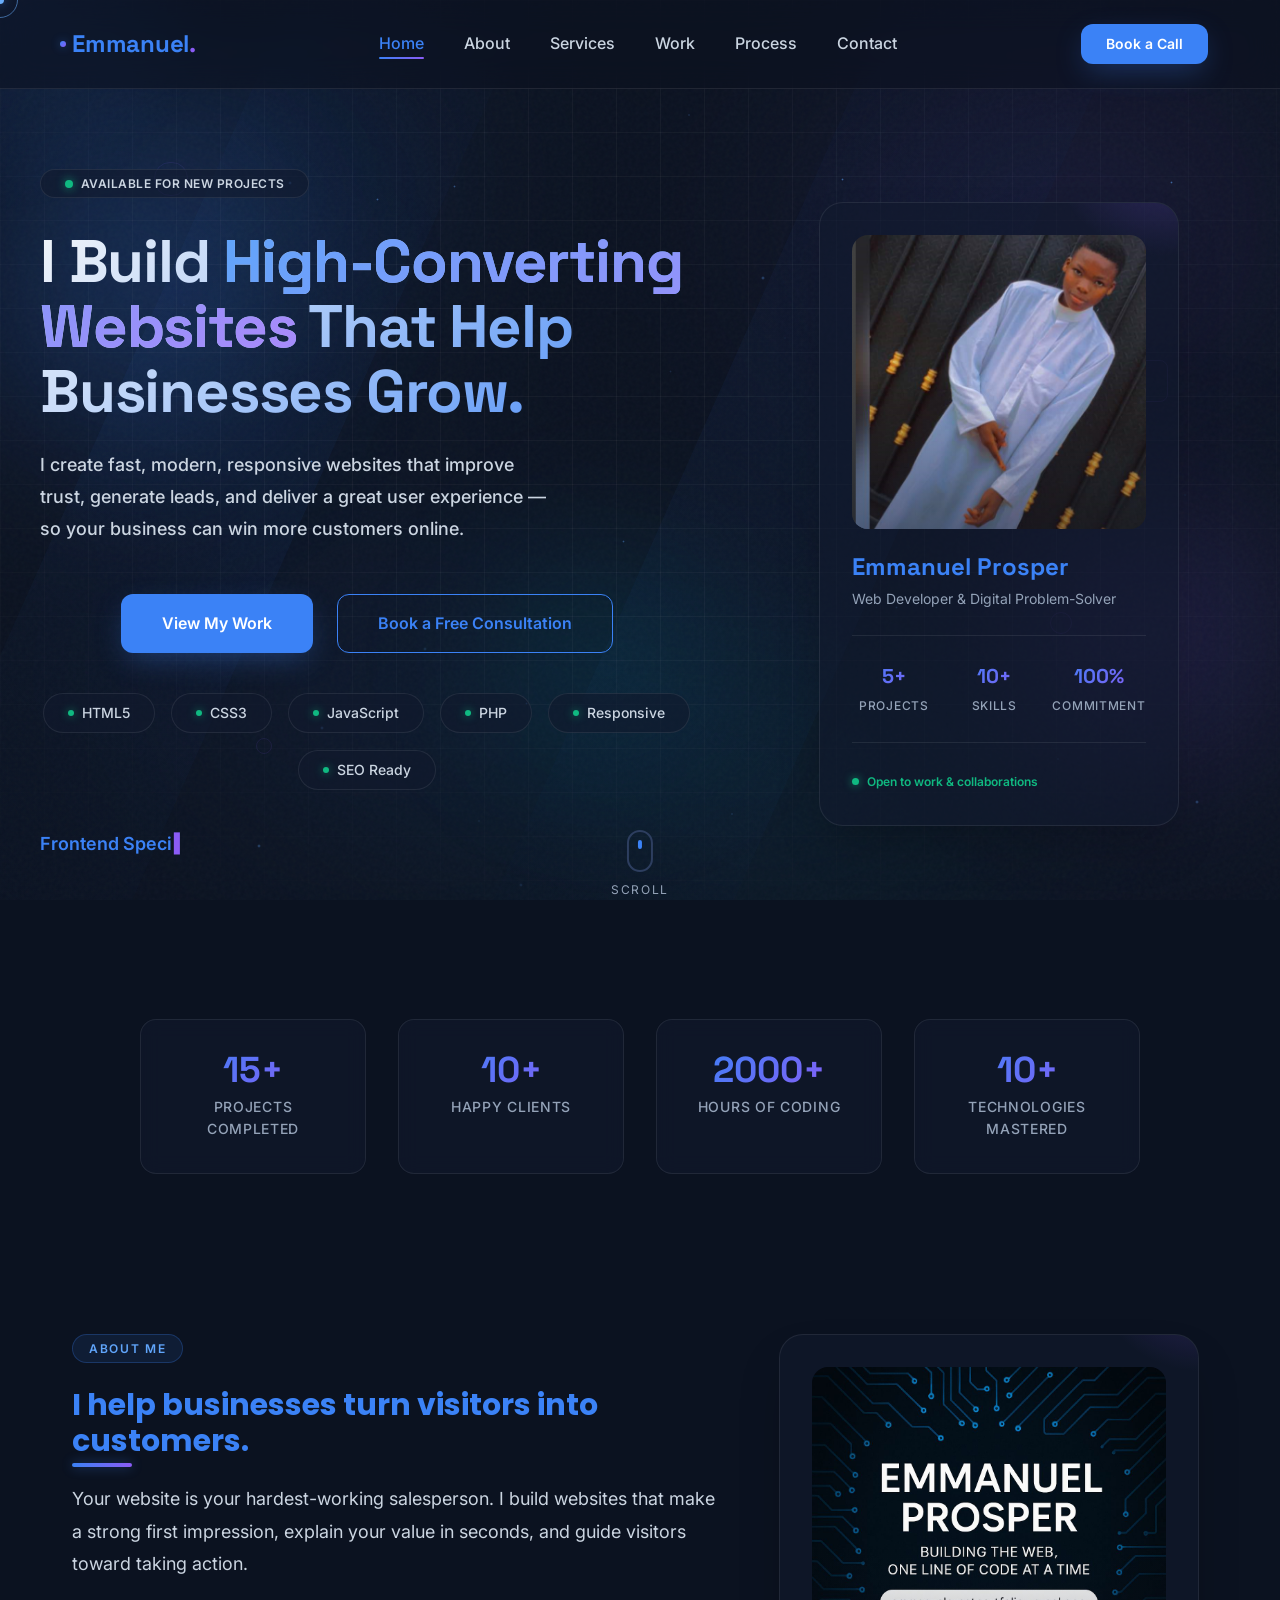
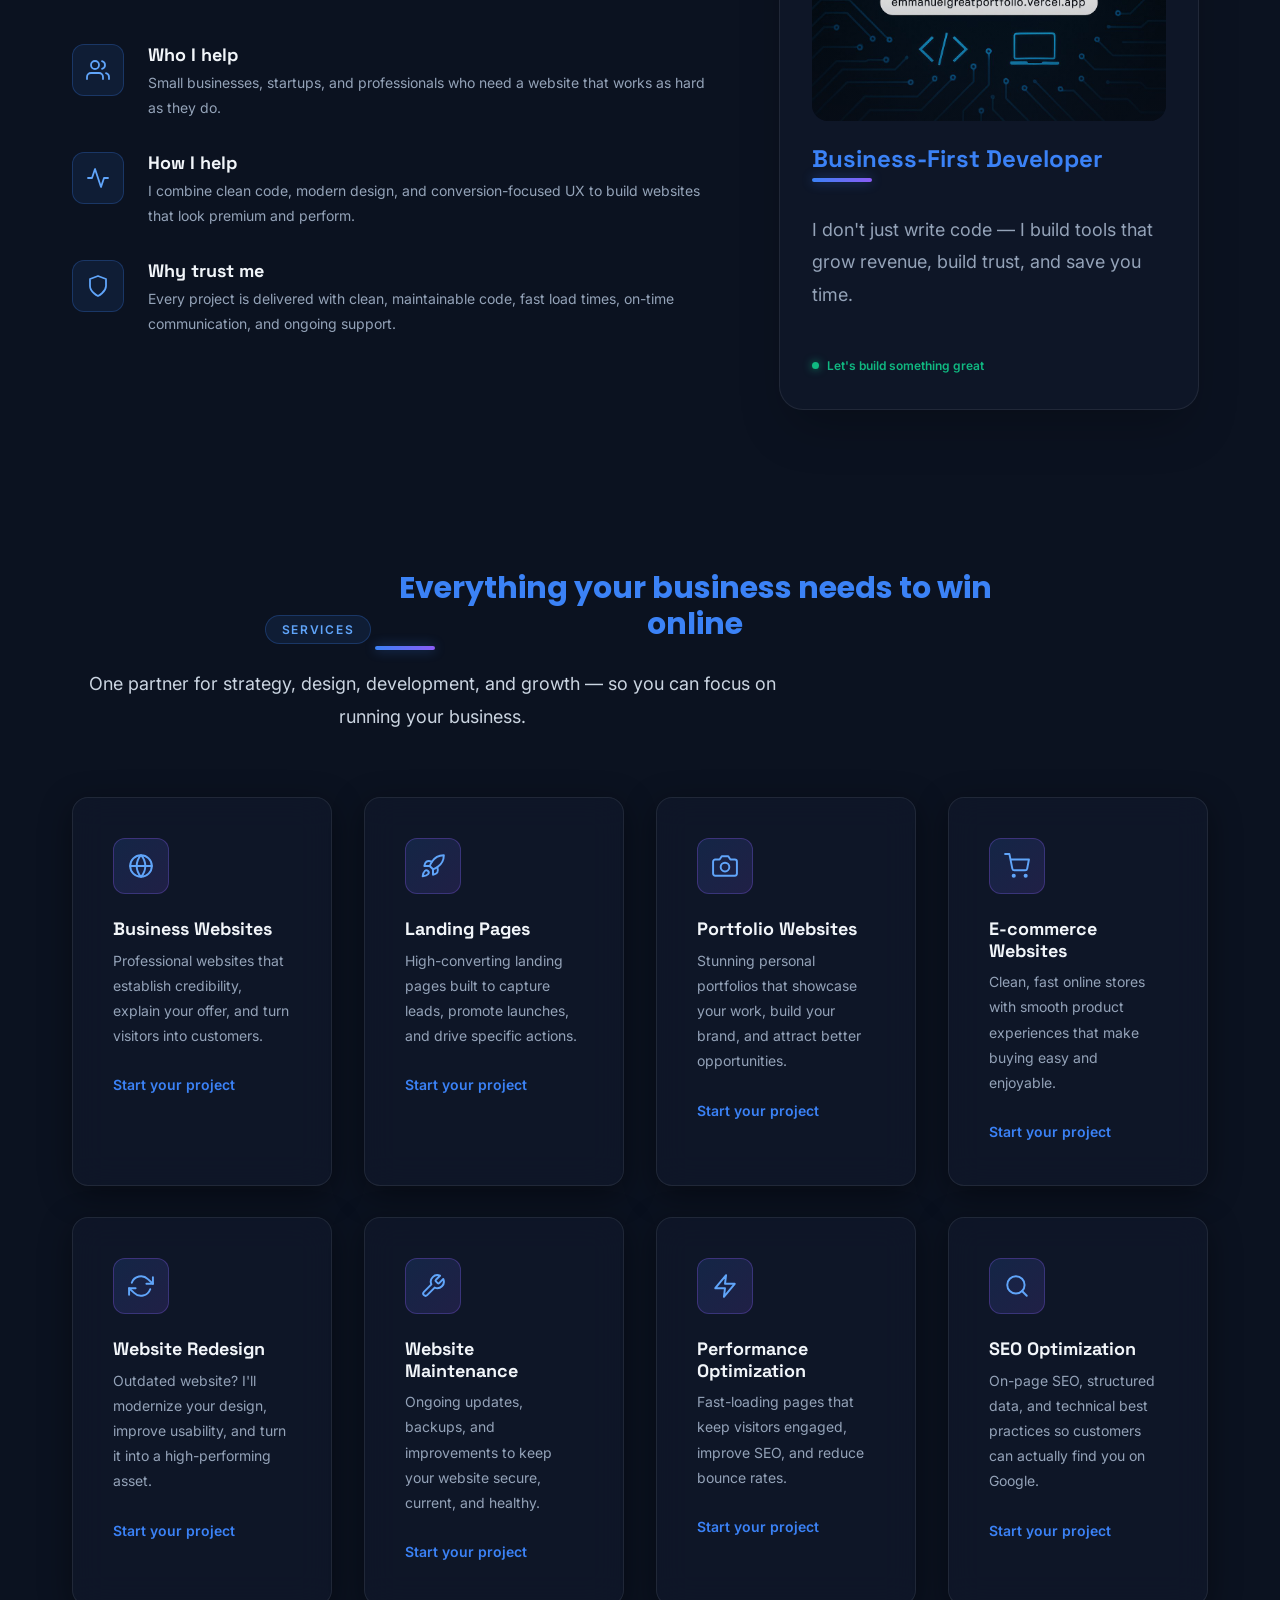
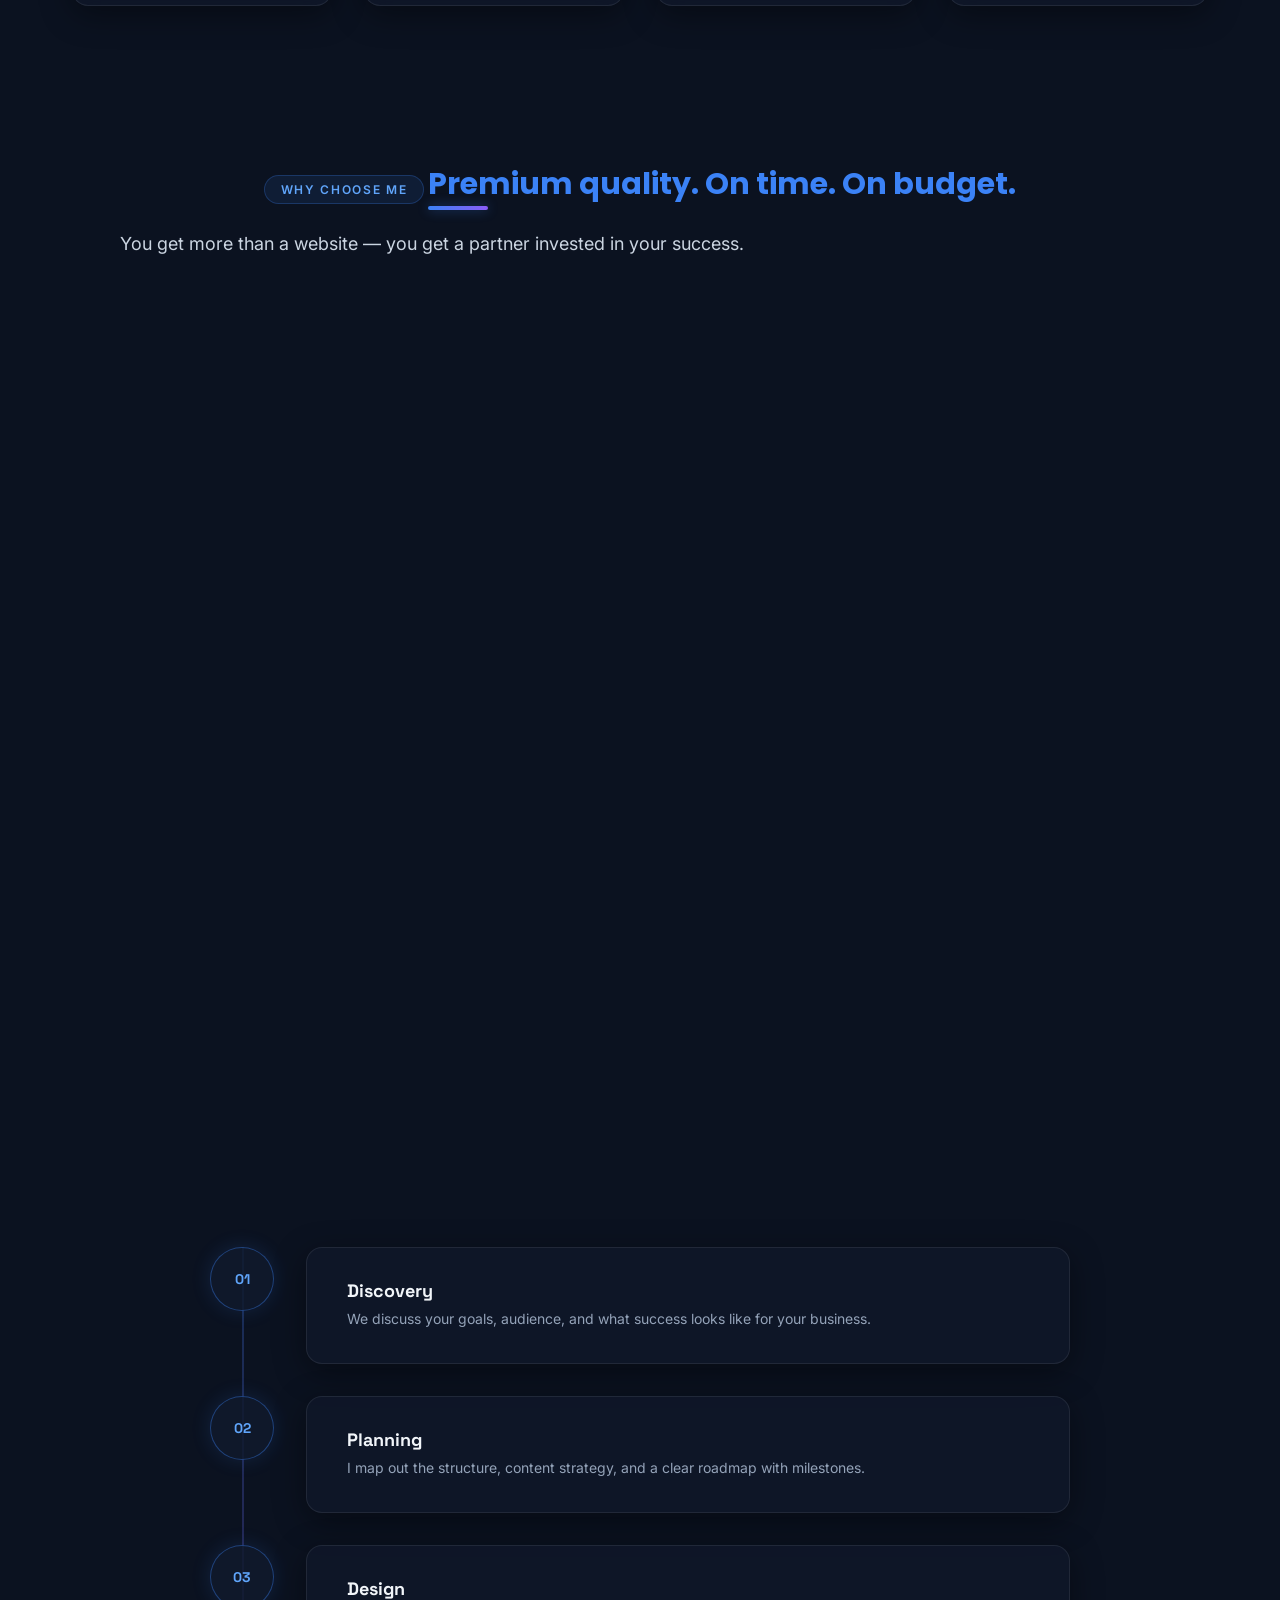
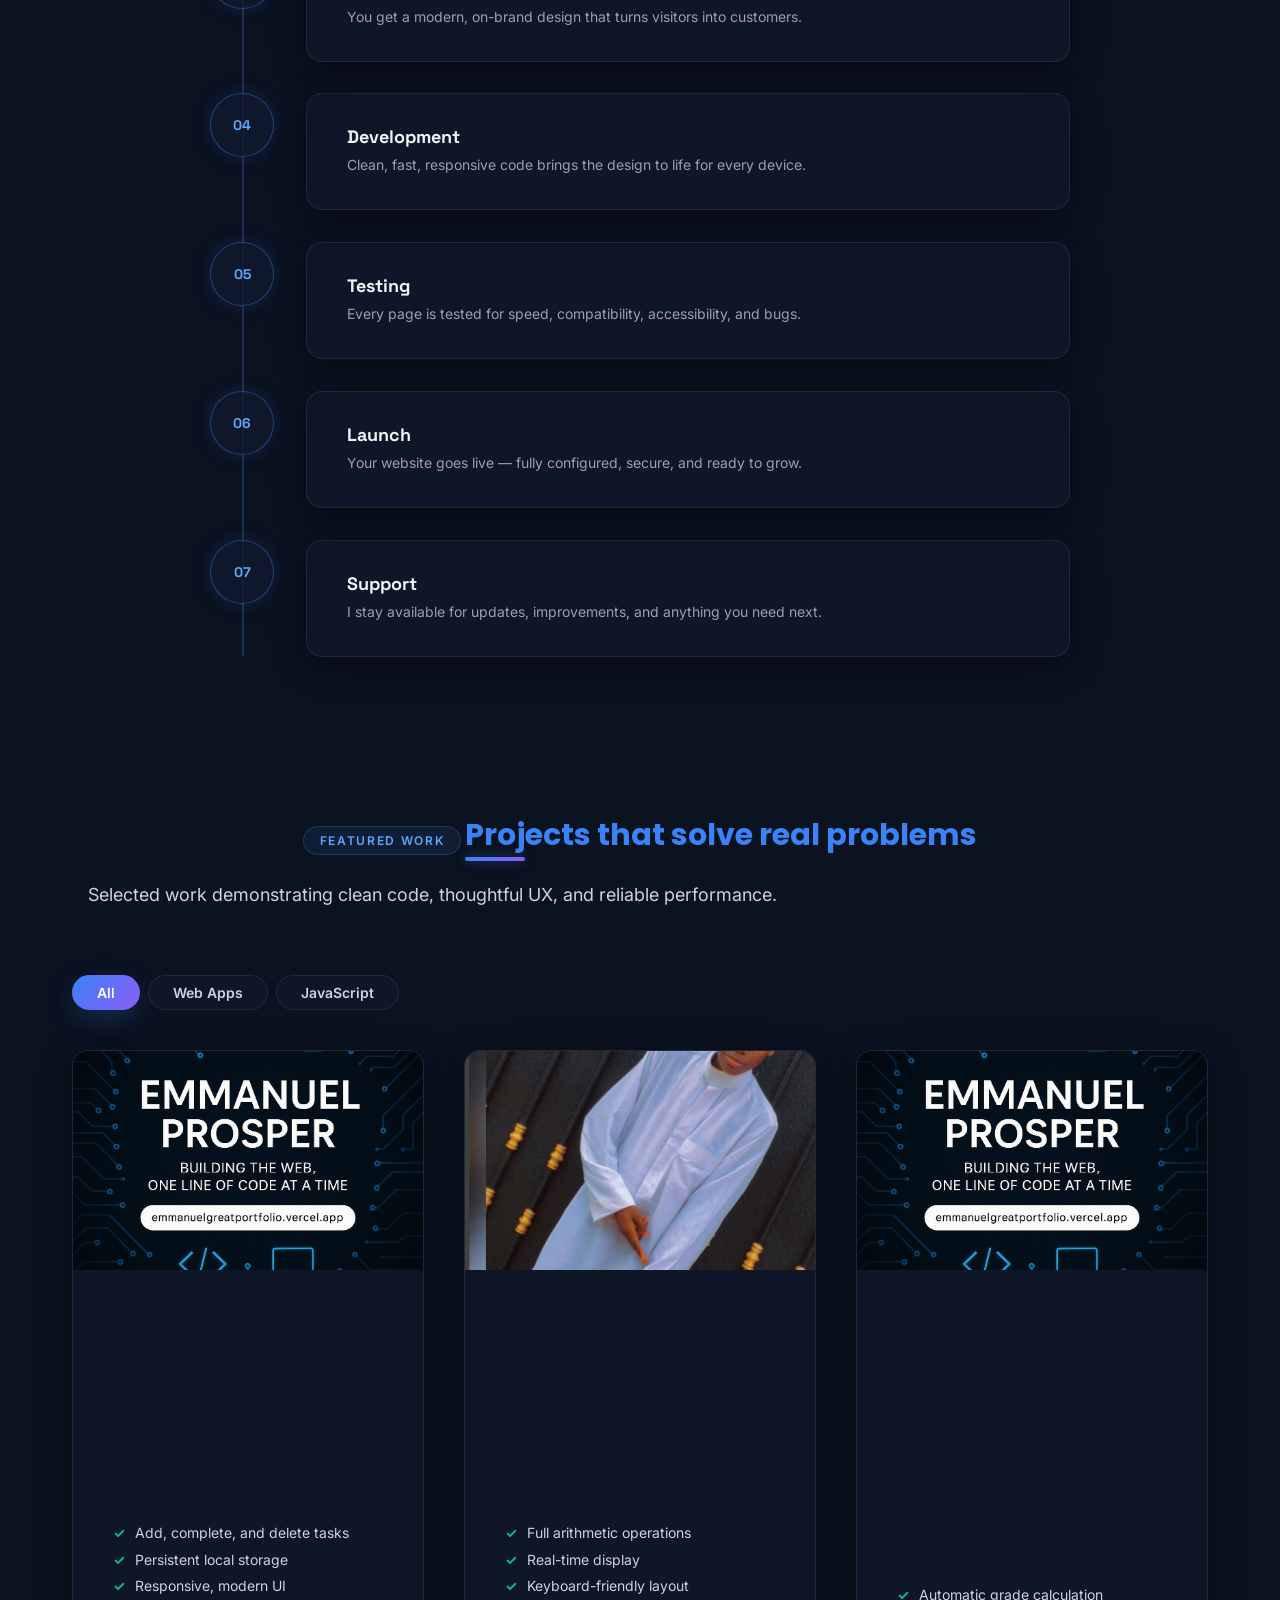
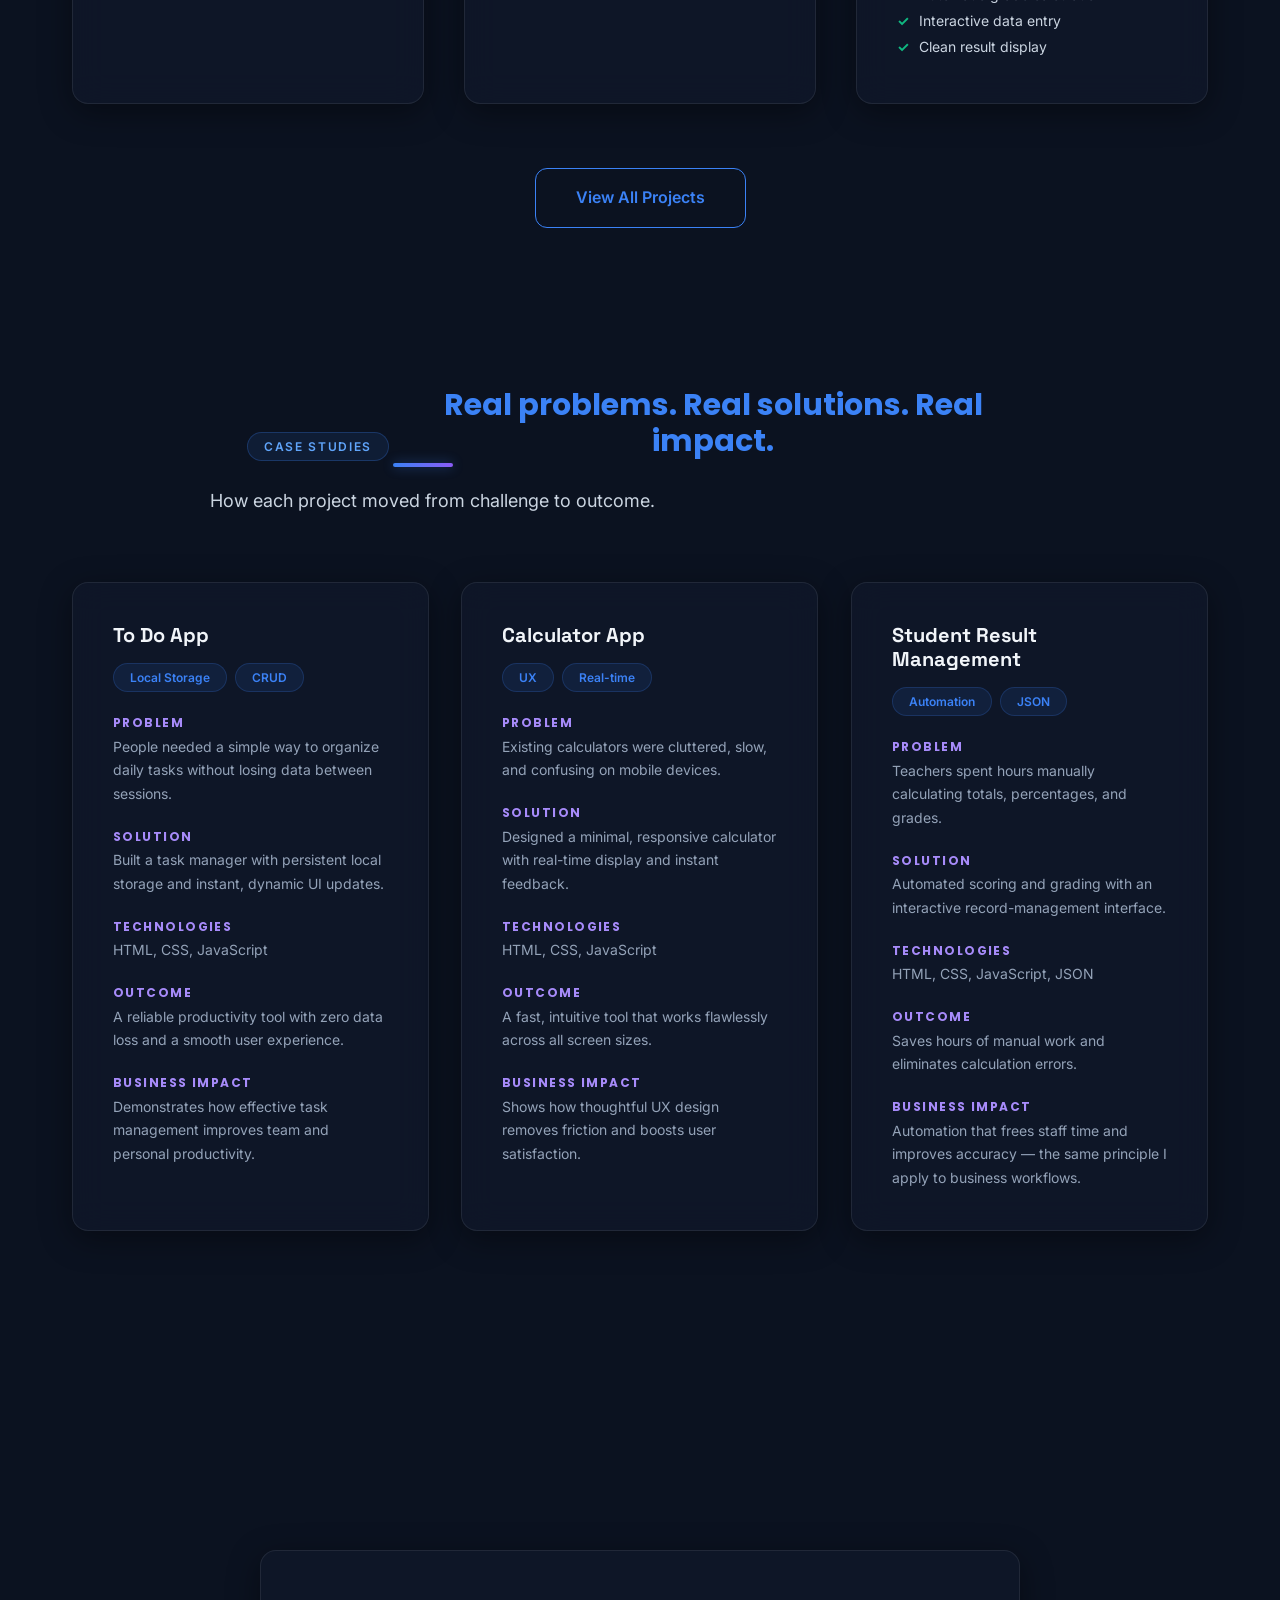
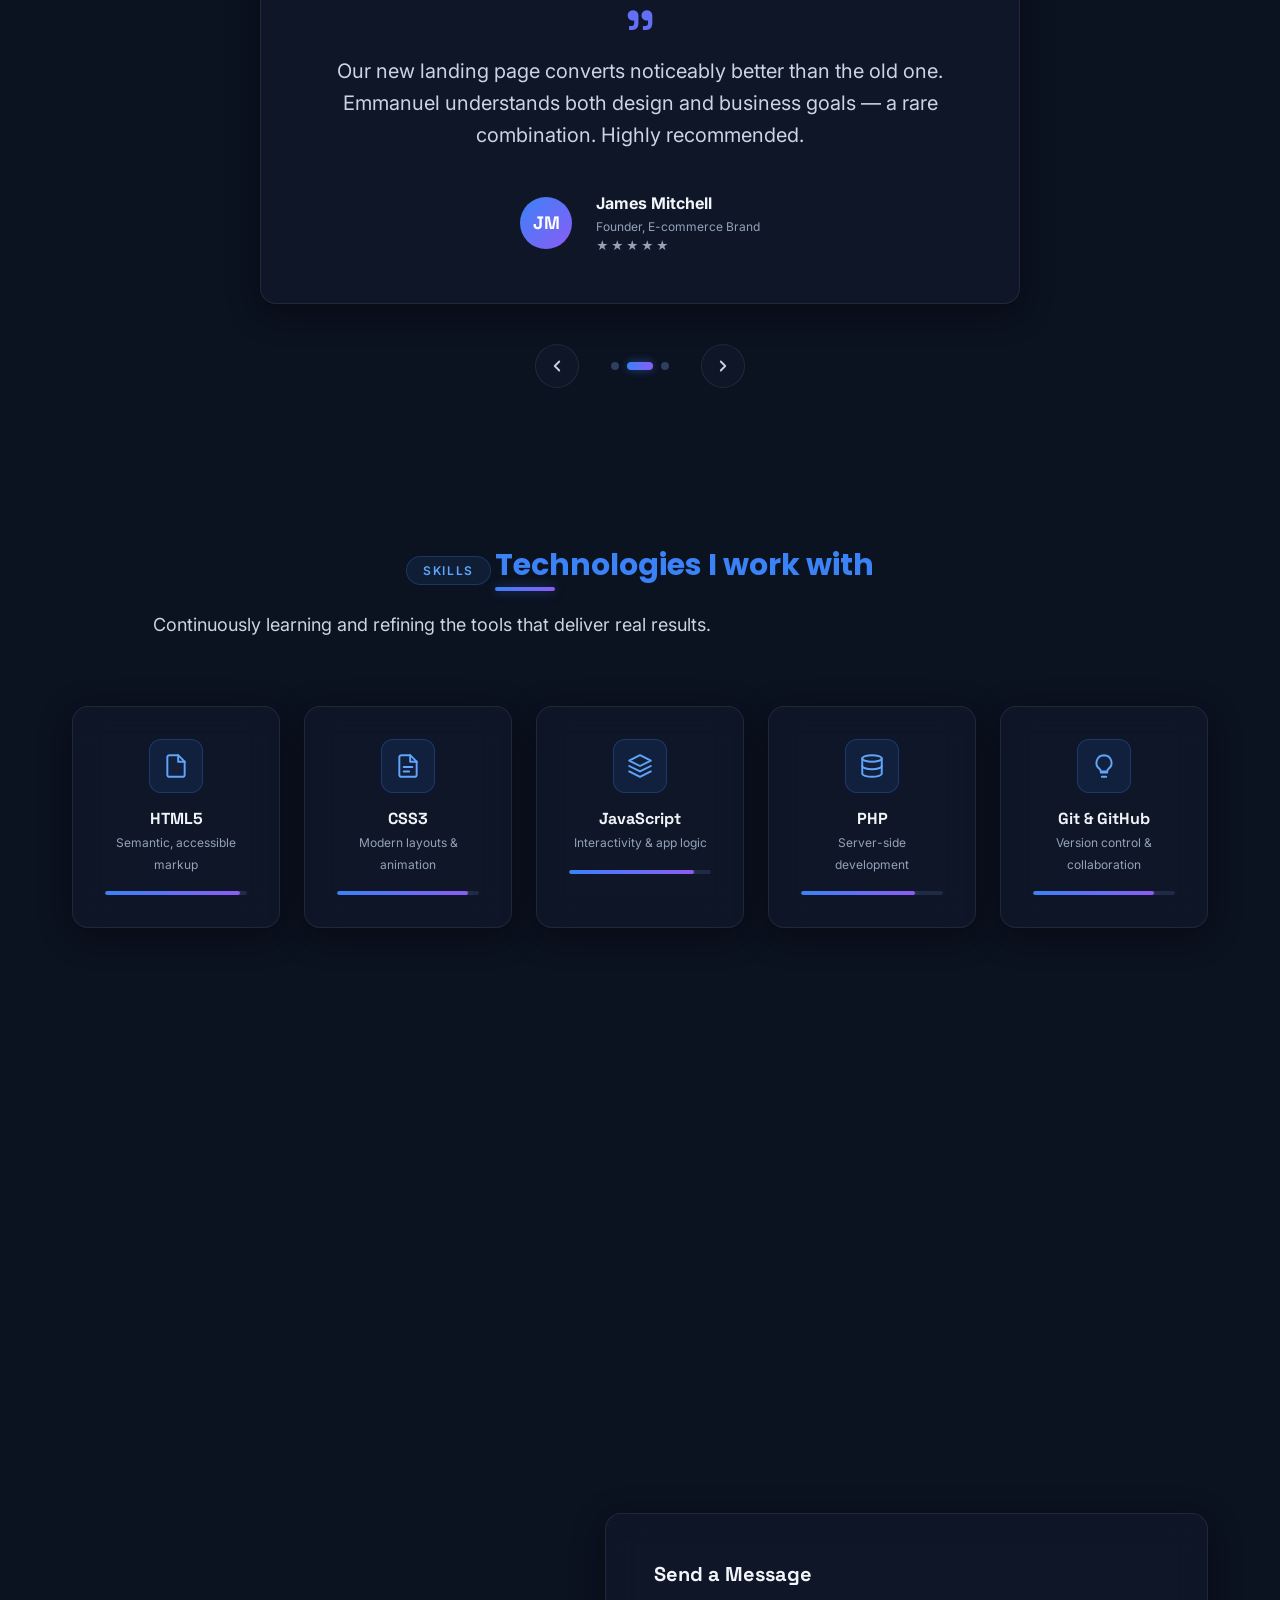
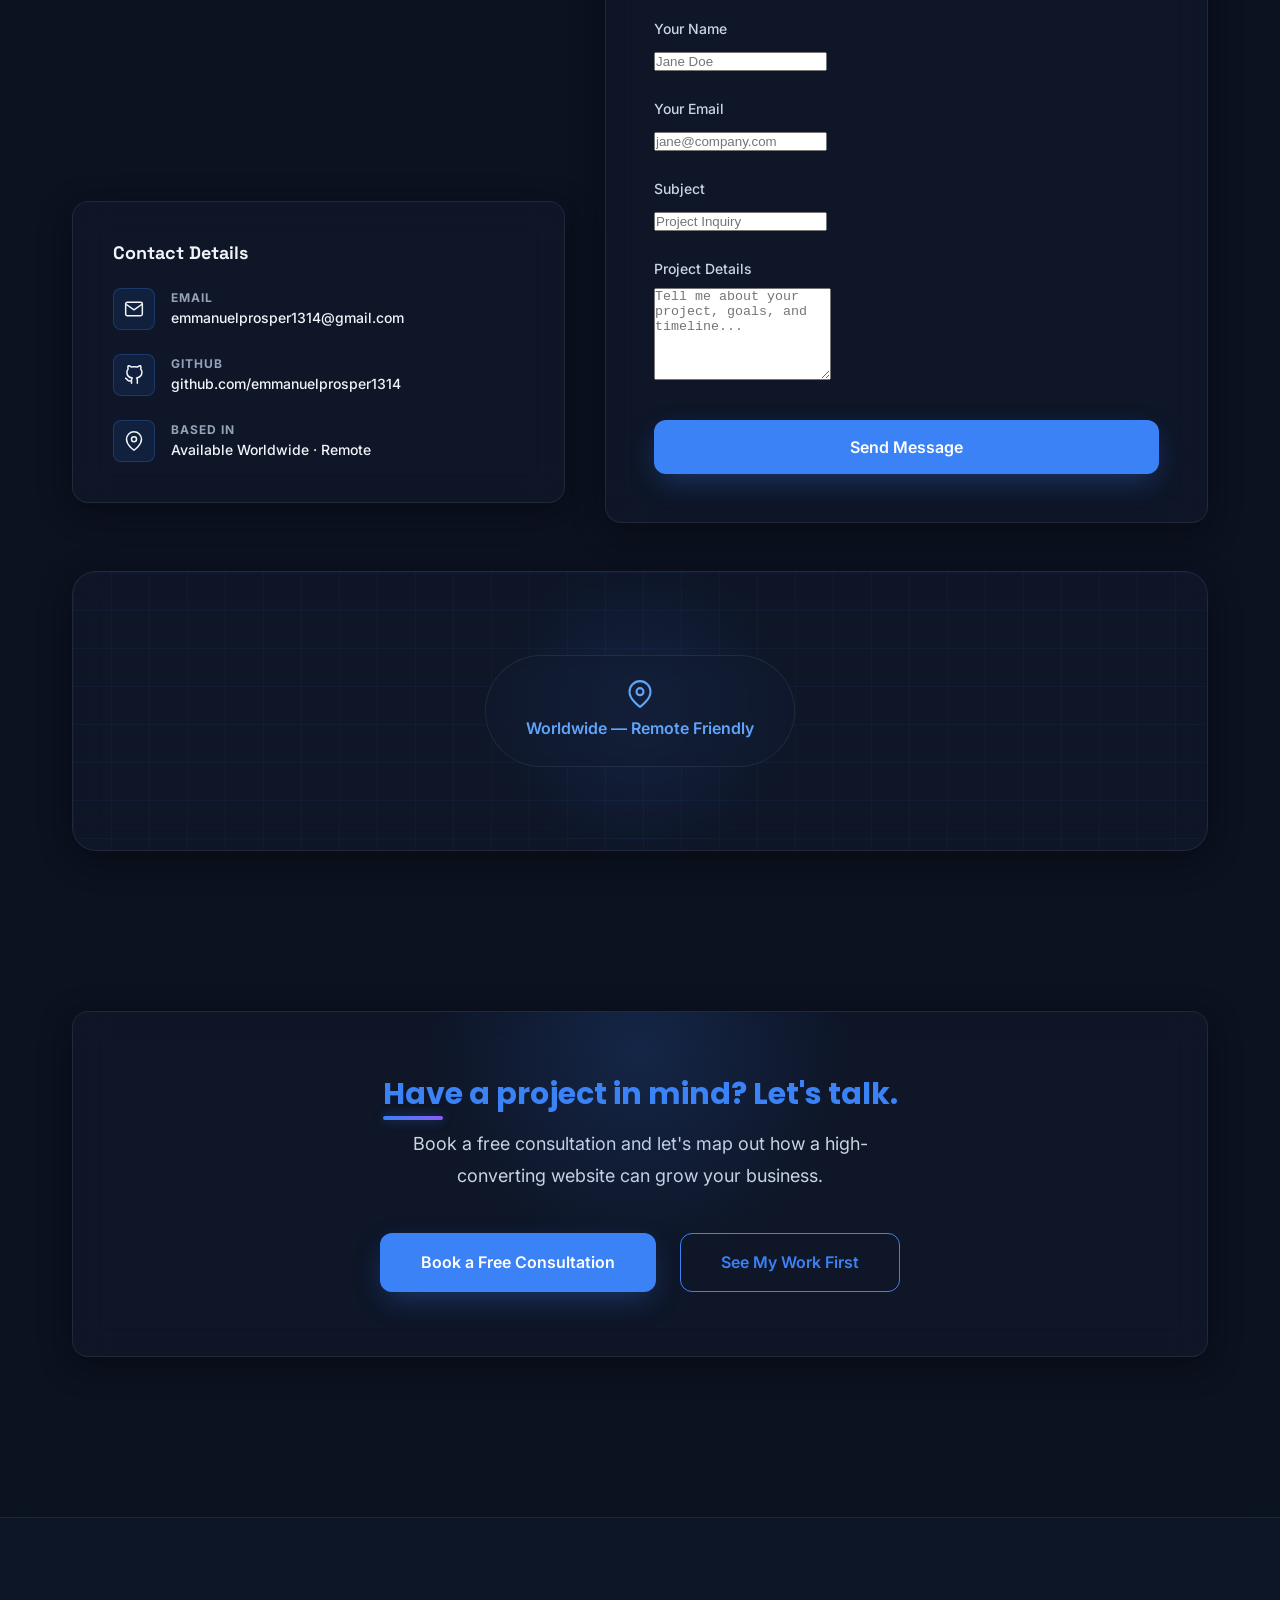
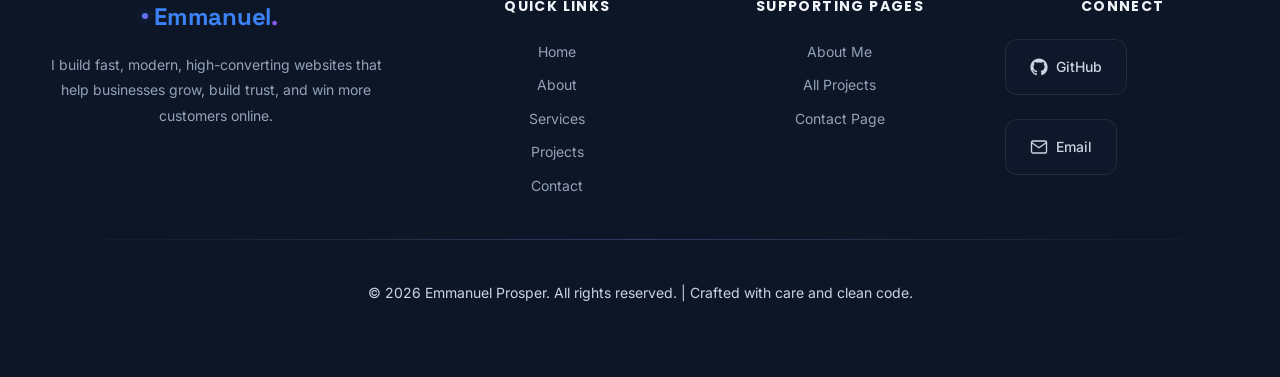
==== commit d16b7114: "vb" ====
--- a/index.html
+++ b/index.html
@@ -484,11 +484,10 @@
       <p>Selected work demonstrating clean code, thoughtful UX, and reliable performance.</p>
     </div>
 
-    <div class="filter-bar" data-reveal role="group" aria-label="Filter projects">
+<div class="filter-bar" data-reveal role="group" aria-label="Filter projects">
       <button class="filter-btn is-active" data-filter="all">All</button>
       <button class="filter-btn" data-filter="webapp">Web Apps</button>
       <button class="filter-btn" data-filter="javascript">JavaScript</button>
-      <button class="filter-btn" data-filter="ui">UI Components</button>
     </div>
 
     <div class="projects">
@@ -574,58 +573,7 @@
         </div>
       </article>
 
-      <!-- Console Calculator -->
-      <article class="project-card glass-card" data-category="javascript" data-reveal="zoom">
-        <div class="project-card__media">
-          <img src="mylogo.jpg" alt="Basic JavaScript calculator project preview" width="640" height="400" loading="lazy" />
-          <div class="project-card__overlay">
-            <div class="project-card__actions">
-              <a href="javascriptClw.html" class="btn btn-small btn-outline-ghost">Live Preview</a>
-              <a href="https://github.com/emmanuelprosper1314" target="_blank" rel="noopener noreferrer" class="btn btn-small btn-outline-ghost">GitHub</a>
-            </div>
-          </div>
-        </div>
-        <div class="project-card__body">
-          <h3>JavaScript Compute Lab</h3>
-          <div class="project-tags">
-            <span class="project-tag">HTML</span>
-            <span class="project-tag">JavaScript</span>
-          </div>
-          <p class="project-card__desc">A focused utility demonstrating core JavaScript arithmetic with validation and error handling.</p>
-          <ul class="project-card__features">
-            <li>Input validation</li>
-            <li>Division-by-zero handling</li>
-            <li>Clean result output</li>
-          </ul>
-        </div>
-      </article>
-
-      <!-- Data Table Demo -->
-      <article class="project-card glass-card" data-category="ui" data-reveal="zoom">
-        <div class="project-card__media">
-          <img src="myimage.jpg" alt="Responsive data table UI demonstration" width="640" height="400" loading="lazy" />
-          <div class="project-card__overlay">
-            <div class="project-card__actions">
-              <a href="newtable.html" class="btn btn-small btn-outline-ghost">Live Preview</a>
-              <a href="https://github.com/emmanuelprosper1314" target="_blank" rel="noopener noreferrer" class="btn btn-small btn-outline-ghost">GitHub</a>
-            </div>
-          </div>
-        </div>
-        <div class="project-card__body">
-          <h3>Responsive Data Table</h3>
-          <div class="project-tags">
-            <span class="project-tag">HTML</span>
-            <span class="project-tag">CSS</span>
-          </div>
-          <p class="project-card__desc">A polished, responsive data table demonstrating structured layout, styling, and accessibility patterns.</p>
-          <ul class="project-card__features">
-            <li>Structured semantic markup</li>
-            <li>Responsive behavior</li>
-            <li>Clean visual design</li>
-          </ul>
-        </div>
-      </article>
-    </div>
+</div>
 
     <div class="projects-cta" data-reveal>
       <a href="projects.html" class="btn outline magnetic">View All Projects</a>
